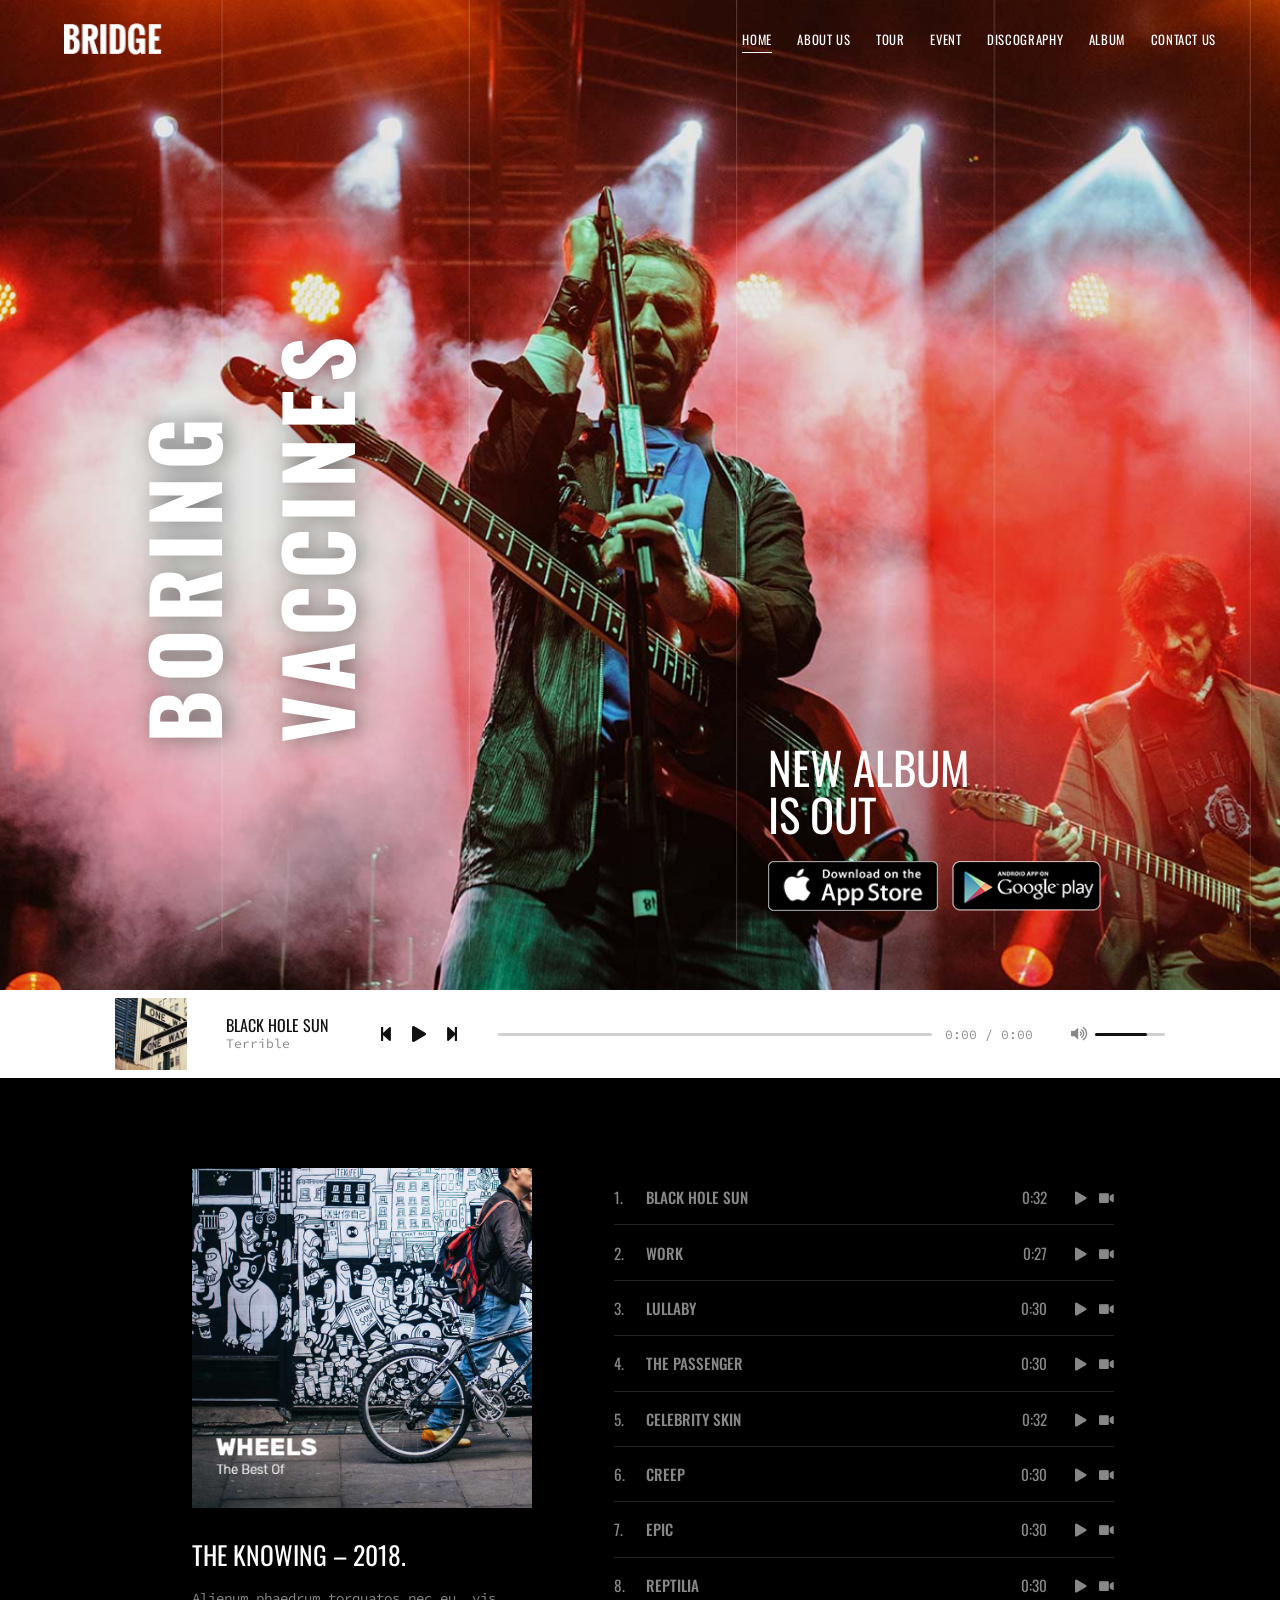
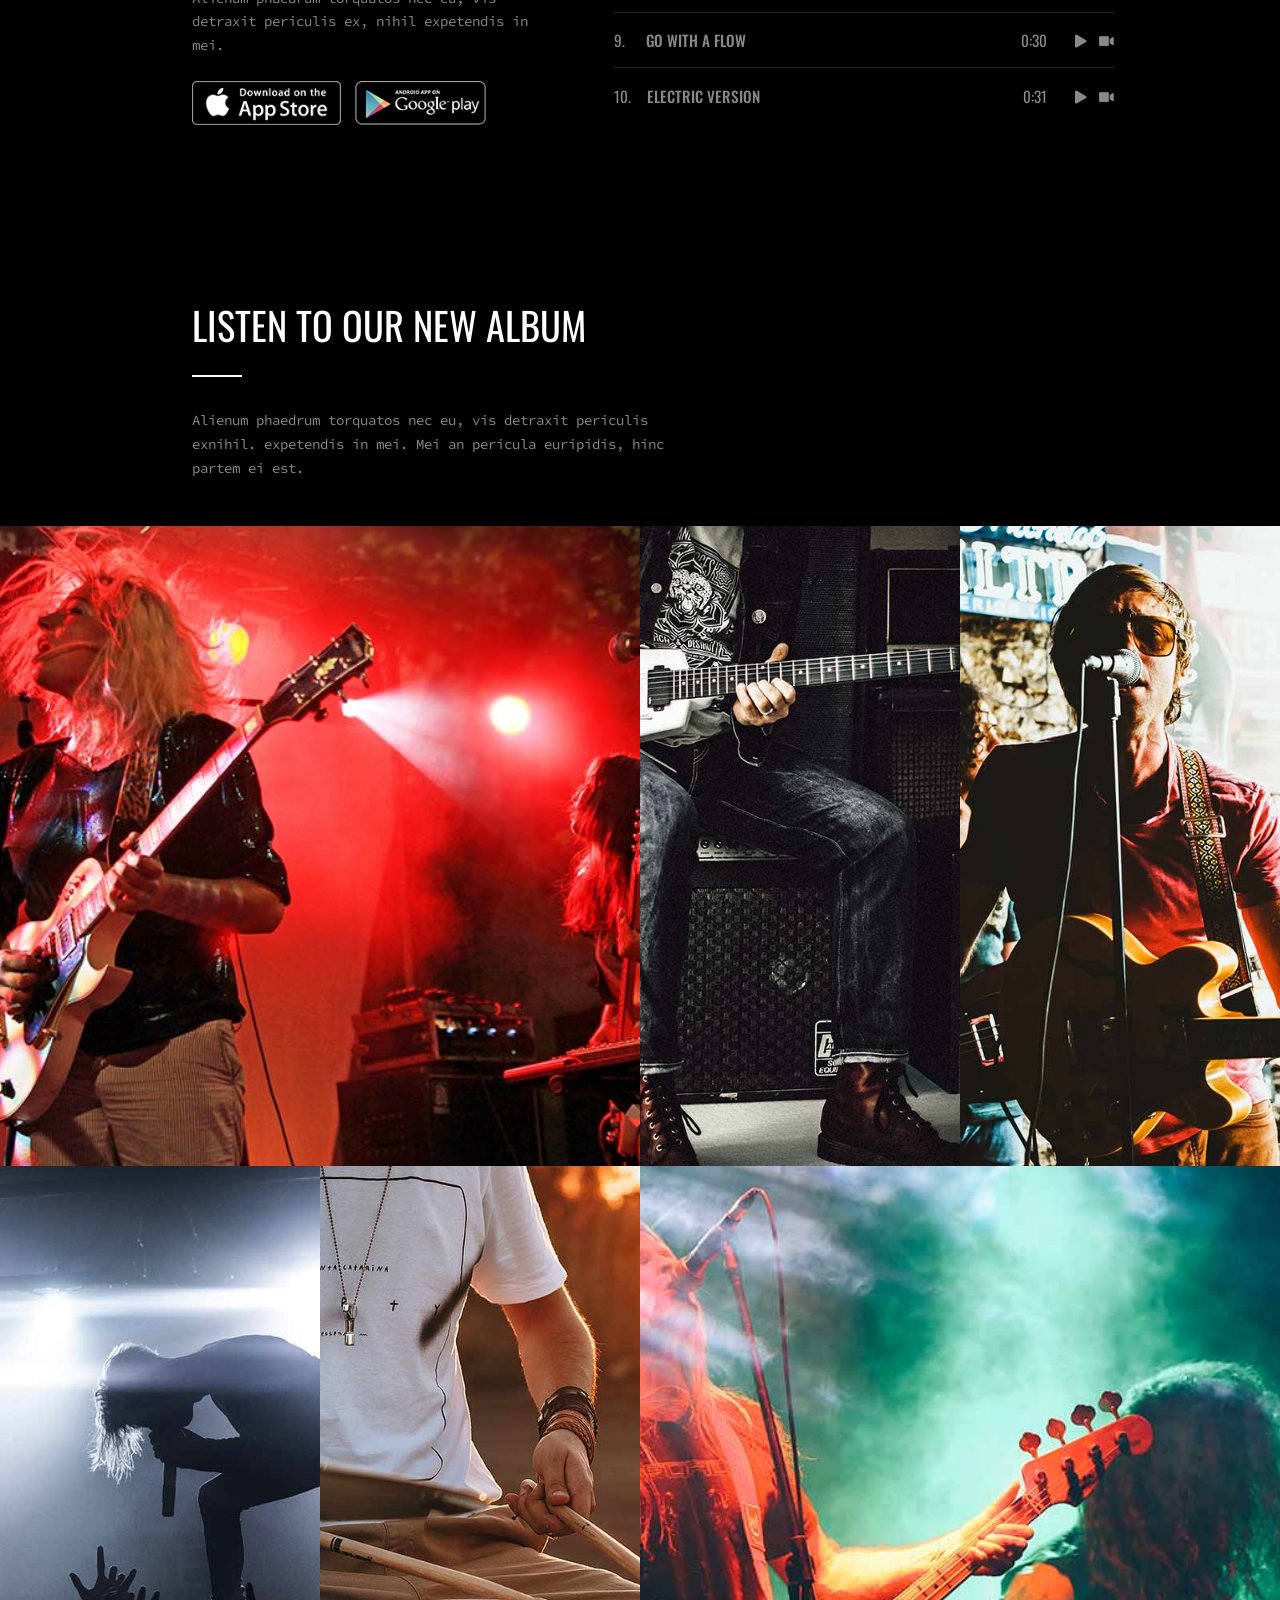
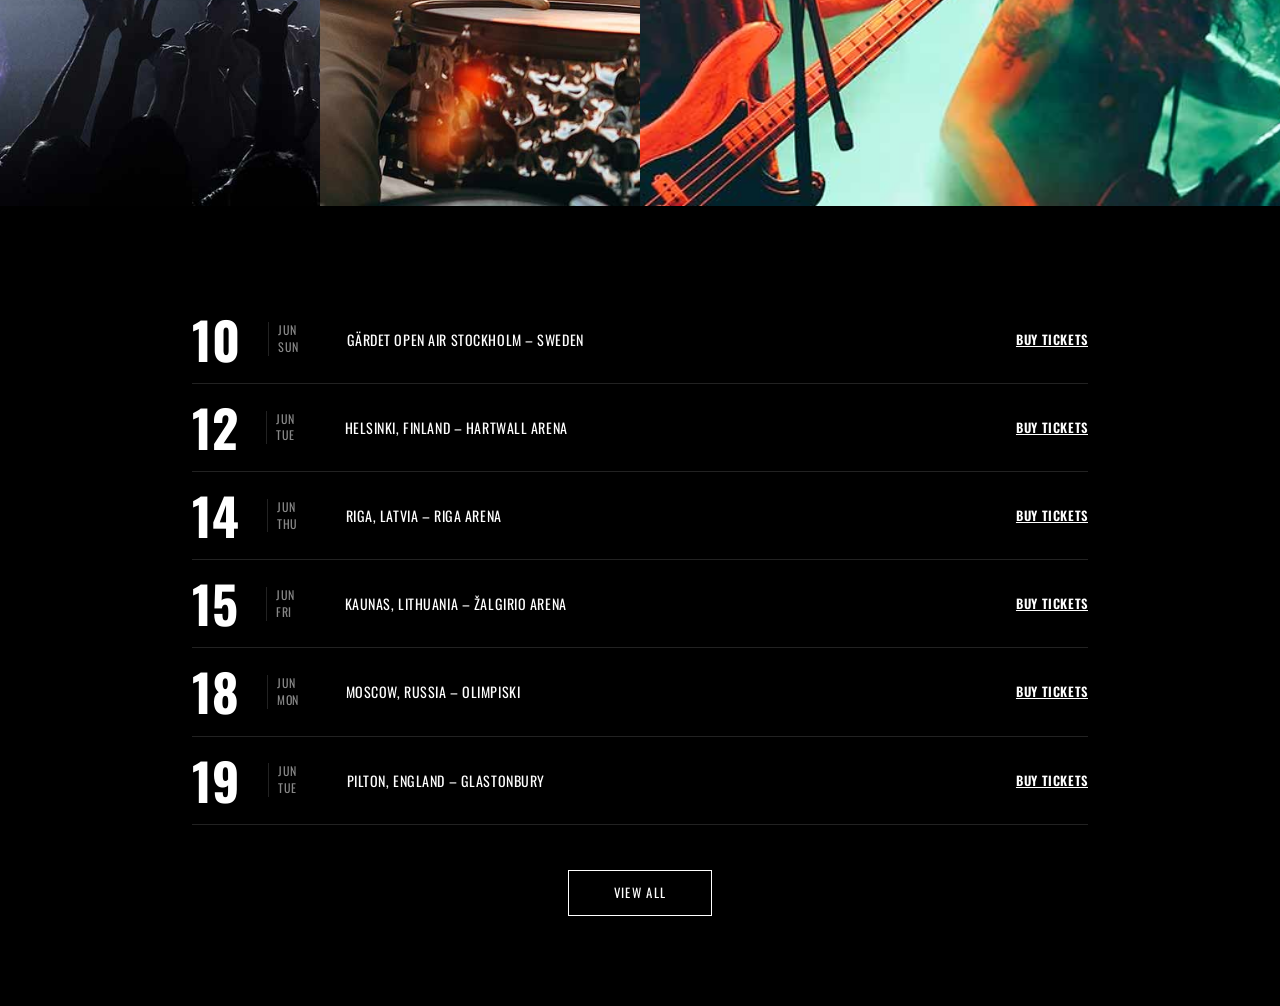
==== index.html @ 487b97c1 "De a poco" ====
<!doctype html>
<html lang="en">
  <head>
    <meta charset="UTF-8" />
    <meta name="viewport" content="width=device-width, initial-scale=1.0" />
    <title>Boring Vaccines | Home</title>

    <link rel="preconnect" href="https://fonts.googleapis.com" />
    <link rel="preconnect" href="https://fonts.gstatic.com" crossorigin />
    <link
      href="https://fonts.googleapis.com/css2?family=Oswald:wght@200;300;400;500;600;700&family=Source+Code+Pro:wght@400;500&family=Open+Sans:wght@400;600;700&display=swap"
      rel="stylesheet"
    />

    <link
      href="https://cdnjs.cloudflare.com/ajax/libs/font-awesome/5.15.3/css/all.min.css"
      rel="stylesheet"
    />

    <link rel="stylesheet" href="assets/css/style.css" />
  </head>
  <body>

   <header>
    <div class="logo">
        <a href="index.html">
            <img src="assets/images/logo-1.png" alt="Boring Vaccines">
        </a>
    </div>
    <nav>
        <ul>
            <li><a href="index.html" class="active">Home</a></li>
            <li><a href="paginas/about_us.html">About Us</a></li>
            <li><a href="paginas/tour.html">Tour</a></li>
            <li><a href="paginas/event.html">Event</a></li>
            <li><a href="paginas/discography.html">Discography</a></li>
            <li><a href="paginas/album.html">Album</a></li>
            <li><a href="paginas/contact.html">Contact Us</a></li>
        </ul>
    </nav>
</header>

<section class="hero">
    <div class="hero-band-name">BORING VACCINES</div>
    <div class="hero-cta">
        <h2>New Album<br>Is Out</h2>
        <div class="store-btns">
            <a href="https://apps.apple.com/us/charts/iphone" target="_blank">
                <img src="assets/images/slider-img-2.png" alt="App Store">
            </a>
            <a href="https://play.google.com/store" target="_blank">
                <img src="assets/images/slider-img-3.png" alt="Google Play">
            </a>
        </div>
    </div>
</section>

<section class="player-bar" id="player-bar"></section>

<section class="album-section">
    <div class="album-izquierda">
        <img class="album-portada" src="assets/images/home2.jpg" alt="The Knowing">
        <h2>The Knowing – 2018.</h2>
        <p>Alienum phaedrum torquatos nec eu, vis detraxit periculis ex, nihil expetendis in mei.</p>
        <div class="album-botones">
            <a href="#" target="_blank">
                <img src="assets/images/slider-img-2.png" alt="App Store">
            </a>
            <a href="#" target="_blank">
                <img src="assets/images/slider-img-3.png" alt="Google Play">
            </a>
        </div>
    </div>
    <div class="lista-canciones" id="lista-canciones"></div>
</section>

<!-- MODAL VIDEO -->
<div class="modal-video" id="modal-video">
    <button id="modal-cerrar">✕</button>
    <iframe id="video-frame" src="" allowfullscreen></iframe>
</div>

<section class="galeria-seccion">
    <div class="galeria-encabezado">
        <h2>Listen To Our New Album</h2>
        <p>Alienum phaedrum torquatos nec eu, vis detraxit periculis exnihil. expetendis in mei. Mei an pericula euripidis, hinc partem ei est.</p>
    </div>
    <div class="galeria-grilla" id="galeria-grilla"></div>
</section>

<div class="lightbox" id="lightbox">
    <button id="lightbox-cerrar">✕</button>
    <img id="lightbox-foto" src="" alt="">
    <div class="lightbox-controles">
        <button id="lightbox-anterior">&#8592;</button>
        <span id="lightbox-contador">1 / 6</span>
        <button id="lightbox-siguiente">&#8594;</button>
    </div>
</div>

   <section class="fechas-seccion">
    <ul id="lista-fechas"></ul>
    <div class="fechas-boton-wrap">
        <button class="boton-borde" id="boton-ver-todas">View All</button>
    </div>
</section>

    <!-- BLOG -->

    <!-- VIDEO -->

    <!-- DISCOGRAPHY -->

    <!-- FOOTER -->

    <script src="assets/js/script.js"></script>
  </body>
</html>
---- assets/css/style.css ----
/* ============================================================
   RESET BASE
============================================================ */
*,
*::before,
*::after {
  box-sizing: border-box;
  margin: 0;
  padding: 0;
}
html {
  scroll-behavior: smooth;
}

body {
  font-family: "Open Sans", sans-serif;
  background: #000;
  color: #fff;
  overflow-x: hidden;
}

img {
  max-width: 100%;
  height: auto;
  display: block;
}
a {
  text-decoration: none;
  color: inherit;
}
ul,
ol {
  list-style: none;
}
button {
  cursor: pointer;
  font: inherit;
  background: none;
  border: none;
  color: inherit;
}
/* ============================================================
   VARIABLES
============================================================ */
:root {
  --black: #000;
  --white: #fff;
  --gray: #888;
  --gray-light: #bbb;
  --gray-border: #222;
  --font-heading: "Oswald", sans-serif;
  --font-mono: "Source Code Pro", monospace;
}
/* ============================================================
   HEADER
============================================================ */
header {
  position: absolute;
  top: 0;
  left: 0;
  width: 100%;
  z-index: 100;
  padding: 2.5vh 5vw;
  display: flex;
  justify-content: space-between;
  align-items: center;
}

.logo img {
  height: 32px;
  width: auto;
}

nav ul {
  display: flex;
  gap: 2vw;
}

nav a {
  font-family: var(--font-heading);
  font-size: 0.8rem;
  font-weight: 400;
  color: var(--white);
  text-transform: uppercase;
  letter-spacing: 0.05em;
  padding-bottom: 3px;
  border-bottom: 1px solid transparent;
  transition: border-color 0.3s;
}

nav a:hover,
nav a.active {
  border-bottom-color: var(--white);
}
/* ============================================================
   HERO
============================================================ */
.hero {
  position: relative;
  min-height: 110vh;
  background: url("../images/background-1.png") center/cover no-repeat;
  display: flex;
  align-items: flex-end;
}

.hero-band-name {
  position: absolute;
  left: 9%;
  top: 50%;
  transform: translateY(-50%) rotate(180deg);
  writing-mode: vertical-rl;
  font-family: var(--font-heading);
  font-size: clamp(3rem, 7vw, 7rem);
  font-weight: 700;
  color: var(--white);
  letter-spacing: 0.08em;
  text-shadow: 0 4px 24px rgba(0, 0, 0, 0.5);
}

.hero-cta {
  position: absolute;
  right: 14%;
  bottom: 8%;
  max-width: 480px;
}

.hero-cta h2 {
  font-family: var(--font-heading);
  font-size: clamp(2rem, 3.5vw, 3.5rem);
  font-weight: 400;
  text-transform: uppercase;
  line-height: 1.05;
  margin-bottom: 2.5vh;
}

.store-btns {
  display: flex;
  gap: 14px;
  flex-wrap: wrap;
}
.store-btns img {
  height: 50px;
  width: auto;
  transition: opacity 0.3s;
}
.store-btns img:hover {
  opacity: 0.7;
}
/* ============================================================
   PLAYER BAR
============================================================ */
.player-bar {
  background: var(--white);
  display: flex;
  align-items: center;
  padding: 0 9vw;
  height: 88px;
  position: relative;
  z-index: 10;
  gap: 1vw;
}

.player-cover {
  width: 72px;
  height: 72px;
  object-fit: cover;
  flex-shrink: 0;
}

.player-info {
  padding: 0 2vw;
  min-width: 140px;
}

.player-title {
  font-family: var(--font-heading);
  font-size: 1rem;
  color: #111;
  text-transform: uppercase;
  font-weight: 400;
  line-height: 1.2;
}

.player-artist {
  font-family: var(--font-mono);
  font-size: 0.82rem;
  color: var(--gray);
}

.player-controls {
  display: flex;
  align-items: center;
  gap: 1.5vw;
  margin-left: 1vw;
}

.player-controls button {
  color: #111;
  font-size: 1rem;
  transition: opacity 0.3s;
}

.player-controls button:hover {
  opacity: 0.45;
}

.player-progress {
  flex: 1;
  margin: 0 2vw;
  display: flex;
  align-items: center;
  gap: 1vw;
}

.progress-track {
  flex: 1;
  height: 3px;
  background: #d0d0d0;
  cursor: pointer;
  border-radius: 2px;
  position: relative;
}

.progress-fill {
  height: 100%;
  width: 0%;
  background: #111;
  border-radius: 2px;
  transition: width 0.1s linear;
}

.player-time {
  font-family: var(--font-mono);
  font-size: 0.82rem;
  color: var(--gray);
  white-space: nowrap;
}

.player-volume {
  display: flex;
  align-items: center;
  gap: 0.6vw;
}

.player-volume i {
  color: var(--gray);
  font-size: 0.9rem;
}

.vol-track {
  width: 70px;
  height: 3px;
  background: #d0d0d0;
  border-radius: 2px;
}

.vol-fill {
  width: 75%;
  height: 100%;
  background: #111;
  border-radius: 2px;
}
/* ============================================================
   ALBUM SECTION
============================================================ */
.album-section {
  display: flex;
  background: url("../images/h1-img-8.jpg") center/cover no-repeat;
  min-height: 80vh;
  padding: 10vh 0;
  position: relative;
}

.album-section::before {
  content: "";
  position: absolute;
  inset: 0;
  background: rgba(0, 0, 0, 0.55);
}

.album-izquierda {
  position: relative;
  z-index: 1;
  margin-left: 15vw;
  width: 28vw;
  flex-shrink: 0;
}

.album-portada {
  width: 100%;
  max-width: 340px;
}

.album-izquierda h2 {
  font-family: var(--font-heading);
  font-size: clamp(1.4rem, 2vw, 2rem);
  font-weight: 400;
  text-transform: uppercase;
  color: var(--white);
  margin: 3vh 0 1.5vh;
}

.album-izquierda p {
  font-family: var(--font-mono);
  font-size: 0.88rem;
  color: var(--gray);
  line-height: 1.7;
  margin-bottom: 2.5vh;
}

.album-botones {
  display: flex;
  gap: 14px;
}

.album-botones img {
  height: 44px;
  width: auto;
  transition: opacity 0.3s;
}

.album-botones img:hover {
  opacity: 0.7;
}

/* Lista de canciones */
.lista-canciones {
  position: relative;
  z-index: 1;
  flex: 1;
  margin: 0 13vw 0 5vw;
  align-self: center;
}

.cancion {
  display: flex;
  align-items: center;
  border-bottom: 1px solid var(--gray-border);
  padding: 1.8vh 0;
  font-family: var(--font-heading);
  text-transform: uppercase;
  color: var(--gray);
  font-size: 0.95rem;
  gap: 1.2vw;
  transition: color 0.3s;
}

.cancion:last-child {
  border-bottom: none;
}
.cancion:hover {
  color: var(--white);
}

.cancion-numero {
  min-width: 2ch;
}
.cancion-titulo {
  flex: 1;
  font-weight: 500;
}
.cancion-duracion {
  margin-right: 1vw;
}

.cancion-botones {
  display: flex;
  gap: 1vw;
}

.cancion-botones button {
  color: var(--gray);
  font-size: 0.82rem;
  transition: color 0.3s;
}

.cancion-botones button:hover {
  color: var(--white);
}
/* ============================================================
   MODAL VIDEO
============================================================ */
.modal-video {
  display: none;
  position: fixed;
  inset: 0;
  background: rgba(0, 0, 0, 0.88);
  z-index: 1000;
  align-items: center;
  justify-content: center;
}

.modal-video.activo {
  display: flex;
}

.modal-video iframe {
  width: 62vw;
  height: 35vw;
  border: none;
}

#modal-cerrar {
  position: absolute;
  top: 3vh;
  right: 2vw;
  color: var(--white);
  font-size: 1.8rem;
  cursor: pointer;
  background: none;
  border: none;
  transition: opacity 0.3s;
}

#modal-cerrar:hover {
  opacity: 0.6;
}
/* ============================================================
   GALERIA
============================================================ */
.galeria-seccion {
    background: var(--black);
    width: 100%;
    overflow: hidden;
}

.galeria-encabezado {
    padding: 9vh 15vw 0;
}

.galeria-encabezado h2 {
    font-family: var(--font-heading);
    font-size: clamp(2rem, 3vw, 3rem);
    font-weight: 400;
    text-transform: uppercase;
    color: var(--white);
    position: relative;
    margin-bottom: 1.5vh;
}

.galeria-encabezado h2::after {
    content: '';
    display: block;
    width: 50px;
    height: 2px;
    background: var(--white);
    margin-top: 2.5vh;
}

.galeria-encabezado p {
    font-family: var(--font-mono);
    font-size: 0.88rem;
    color: var(--gray);
    line-height: 1.7;
    max-width: 55%;
    margin-top: 3.5vh;
    margin-bottom: 5vh;
}

/* ─── GRILLA MÓVIL (Por defecto) ─────────────────────── */
.galeria-grilla {
    display: flex;
    flex-wrap: wrap;
    width: 100%;
}

.galeria-grilla img {
    width: 100%; /* En móviles van al 100% para que no se vean diminutas */
    aspect-ratio: 1/1;
    object-fit: cover;
    cursor: pointer;
    transition: opacity 0.3s ease;
    display: block;
}

.galeria-grilla img:hover { 
    opacity: 0.7; 
}

@media (min-width: 768px) {
    /* Fila 1: grande - chica - chica */
    .galeria-grilla img:nth-child(1) { width: 50%; }
    .galeria-grilla img:nth-child(2) { width: 25%; }
    .galeria-grilla img:nth-child(3) { width: 25%; }

    /* Fila 2: chica - chica - grande */
    .galeria-grilla img:nth-child(4) { width: 25%; }
    .galeria-grilla img:nth-child(5) { width: 25%; }
    .galeria-grilla img:nth-child(6) { width: 50%; }
}

/* ============================================================
   LIGHTBOX
============================================================ */
.lightbox {
    display: none;
    position: fixed;
    inset: 0;
    background: rgba(0,0,0,0.95);
    z-index: 1000;
    flex-direction: column;
    align-items: center;
    justify-content: center;
}

.lightbox.activo { 
    display: flex; 
}

.lightbox img {
    max-width: 85vw;
    max-height: 75vh;
    object-fit: contain;
}

#lightbox-cerrar {
    position: absolute;
    top: 4vh;
    right: 4vw;
    color: var(--white);
    font-size: 2rem;
    background: none;
    border: none;
    cursor: pointer;
    transition: transform 0.2s, opacity 0.3s;
}

#lightbox-cerrar:hover { 
    opacity: 0.6; 
    transform: scale(1.1);
}

.lightbox-controles {
    display: flex;
    align-items: center;
    gap: 2vw;
    margin-top: 3vh;
}

.lightbox-controles button {
    color: var(--white);
    font-size: 1.2rem;
    width: 44px;
    height: 44px;
    border: 2px solid var(--white);
    border-radius: 50%;
    background: none;
    cursor: pointer;
    display: flex;
    align-items: center;
    justify-content: center;
    transition: background 0.3s, transform 0.2s;
}

.lightbox-controles button:hover { 
    background: rgba(255,255,255,0.2); 
    transform: scale(1.05);
}

#lightbox-contador {
    font-family: var(--font-mono);
    font-size: 0.9rem;
    color: var(--gray-light);
    letter-spacing: 1px;
}

/* ============================================================
   TOUR DATES
============================================================ */
.fechas-seccion {
    padding: 10vh 15vw;
    background: var(--black);
}

.fecha-item {
    display: flex;
    align-items: center;
    border-bottom: 1px solid var(--gray-border);
    padding: 2vh 0;
    gap: 1vw;
    flex-wrap: wrap;
}

.fecha-numero {
    font-family: var(--font-heading);
    font-size: clamp(2.5rem, 4vw, 3.8rem);
    font-weight: 700;
    color: var(--white);
    line-height: 1;
    margin-right: 0.3em;
}

.fecha-mes {
    font-family: var(--font-heading);
    font-size: 0.75rem;
    color: var(--gray);
    text-transform: uppercase;
    line-height: 1.4;
    letter-spacing: 0.08em;
    border-left: 1px solid var(--gray-border);
    padding-left: 0.7em;
    min-width: 40px;
}

.fecha-lugar {
    flex: 1;
    font-family: var(--font-heading);
    font-size: 0.88rem;
    font-weight: 400;
    color: var(--white);
    text-transform: uppercase;
    letter-spacing: 0.04em;
    padding-left: 2vw;
}

.fecha-lugar a {
    color: var(--white);
    transition: opacity 0.3s;
}

.fecha-lugar a:hover { opacity: 0.6; }

.fecha-tickets {
    font-family: var(--font-heading);
    font-size: 0.8rem;
    font-weight: 600;
    color: var(--white);
    text-transform: uppercase;
    text-decoration: underline;
    letter-spacing: 0.05em;
    transition: opacity 0.3s;
    margin-left: auto;
    background: none;
    border: none;
    cursor: pointer;
}

.fecha-tickets:hover { opacity: 0.6; }

.fechas-boton-wrap {
    text-align: center;
    margin-top: 5vh;
}

.boton-borde {
    display: inline-block;
    font-family: var(--font-heading);
    font-size: 0.8rem;
    font-weight: 400;
    text-transform: uppercase;
    letter-spacing: 0.1em;
    color: var(--white);
    border: 1px solid var(--white);
    padding: 1.4vh 3.5vw;
    transition: background 0.3s, color 0.3s;
    background: transparent;
    cursor: pointer;
}

.boton-borde:hover { background: var(--white); color: var(--black); }
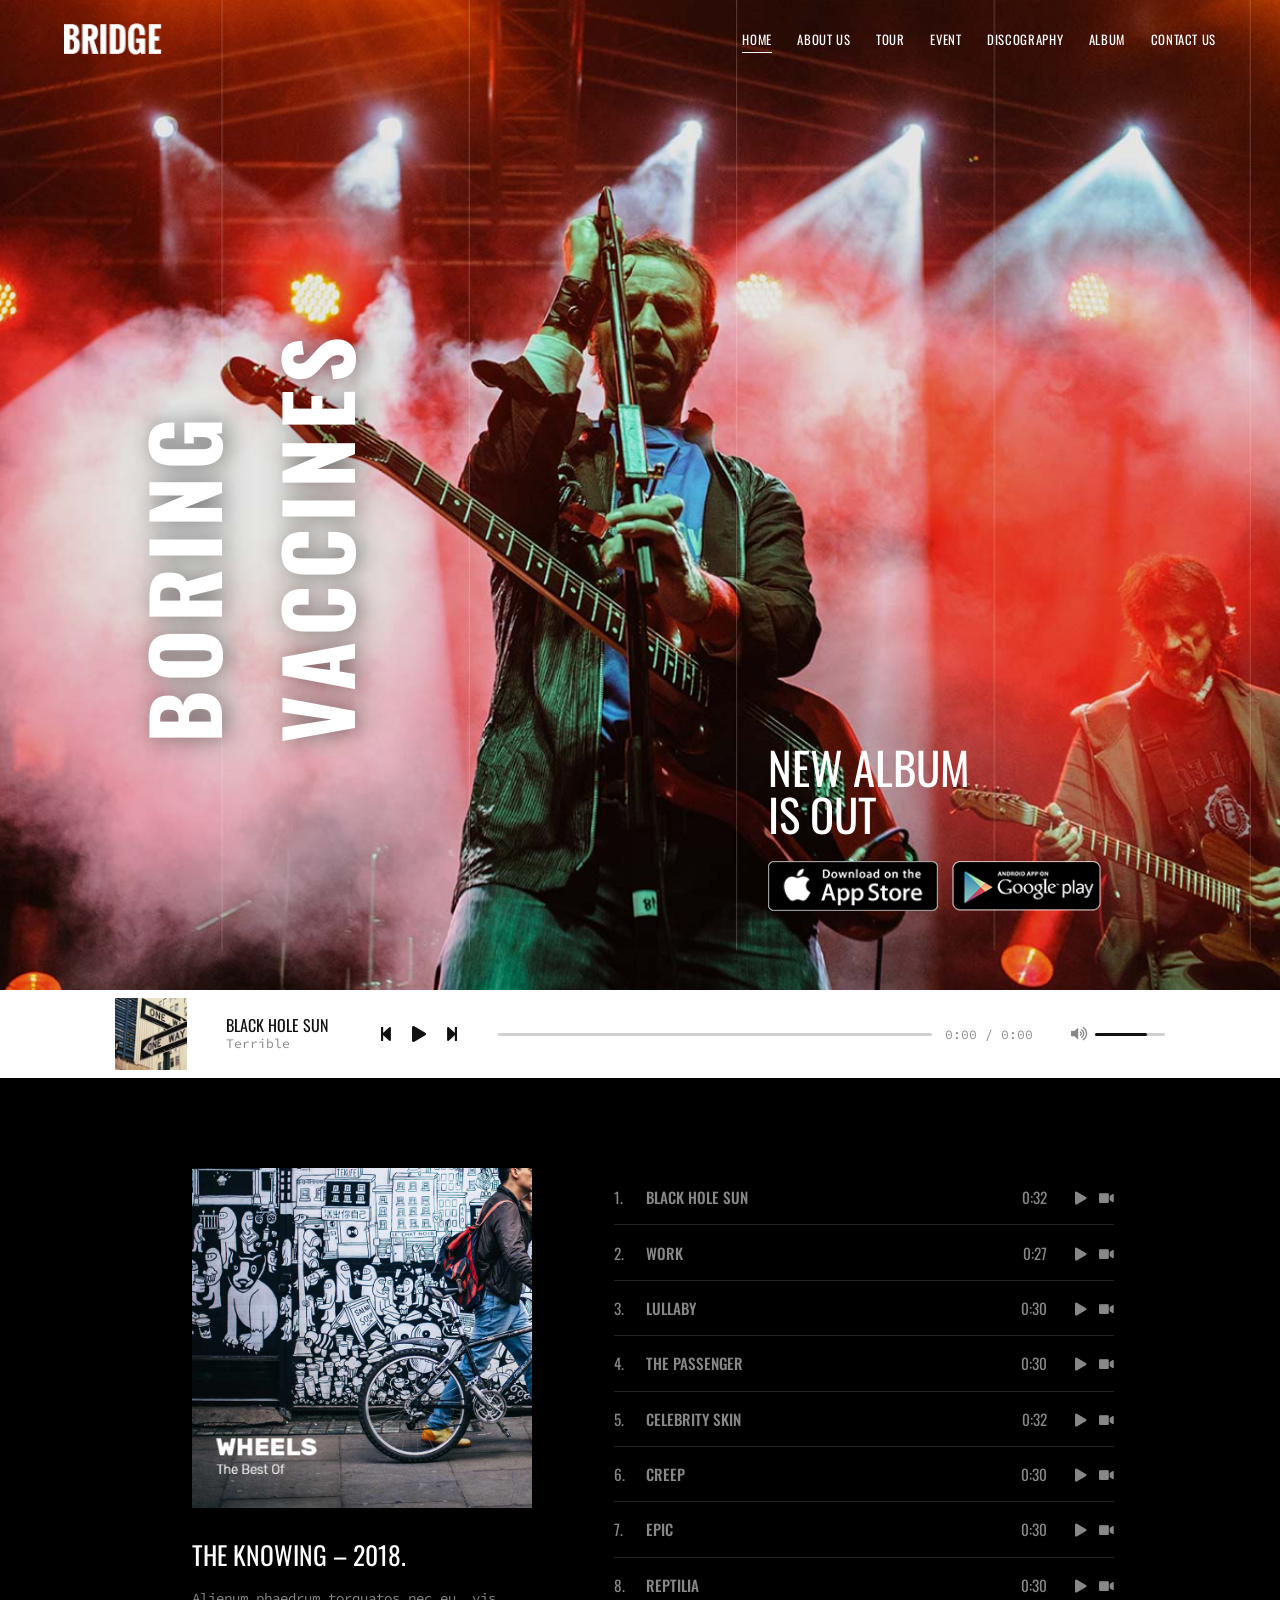
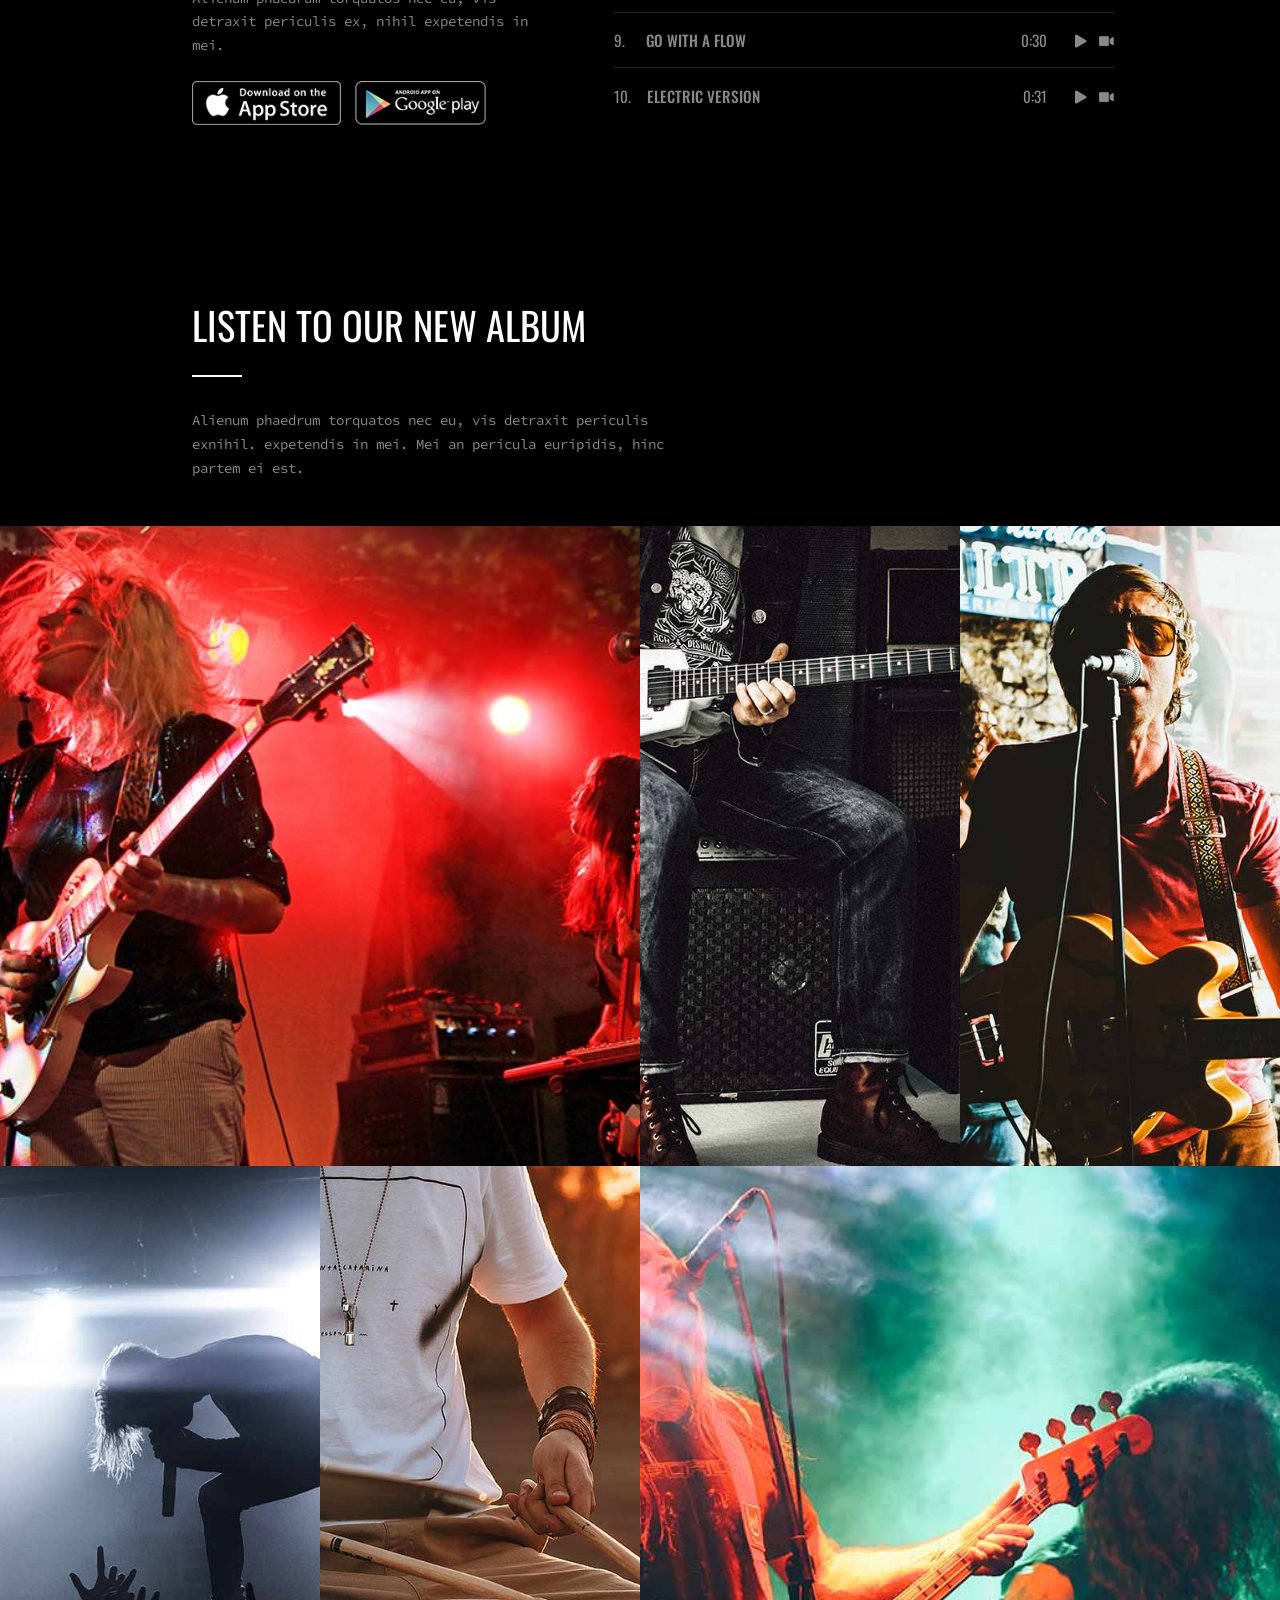
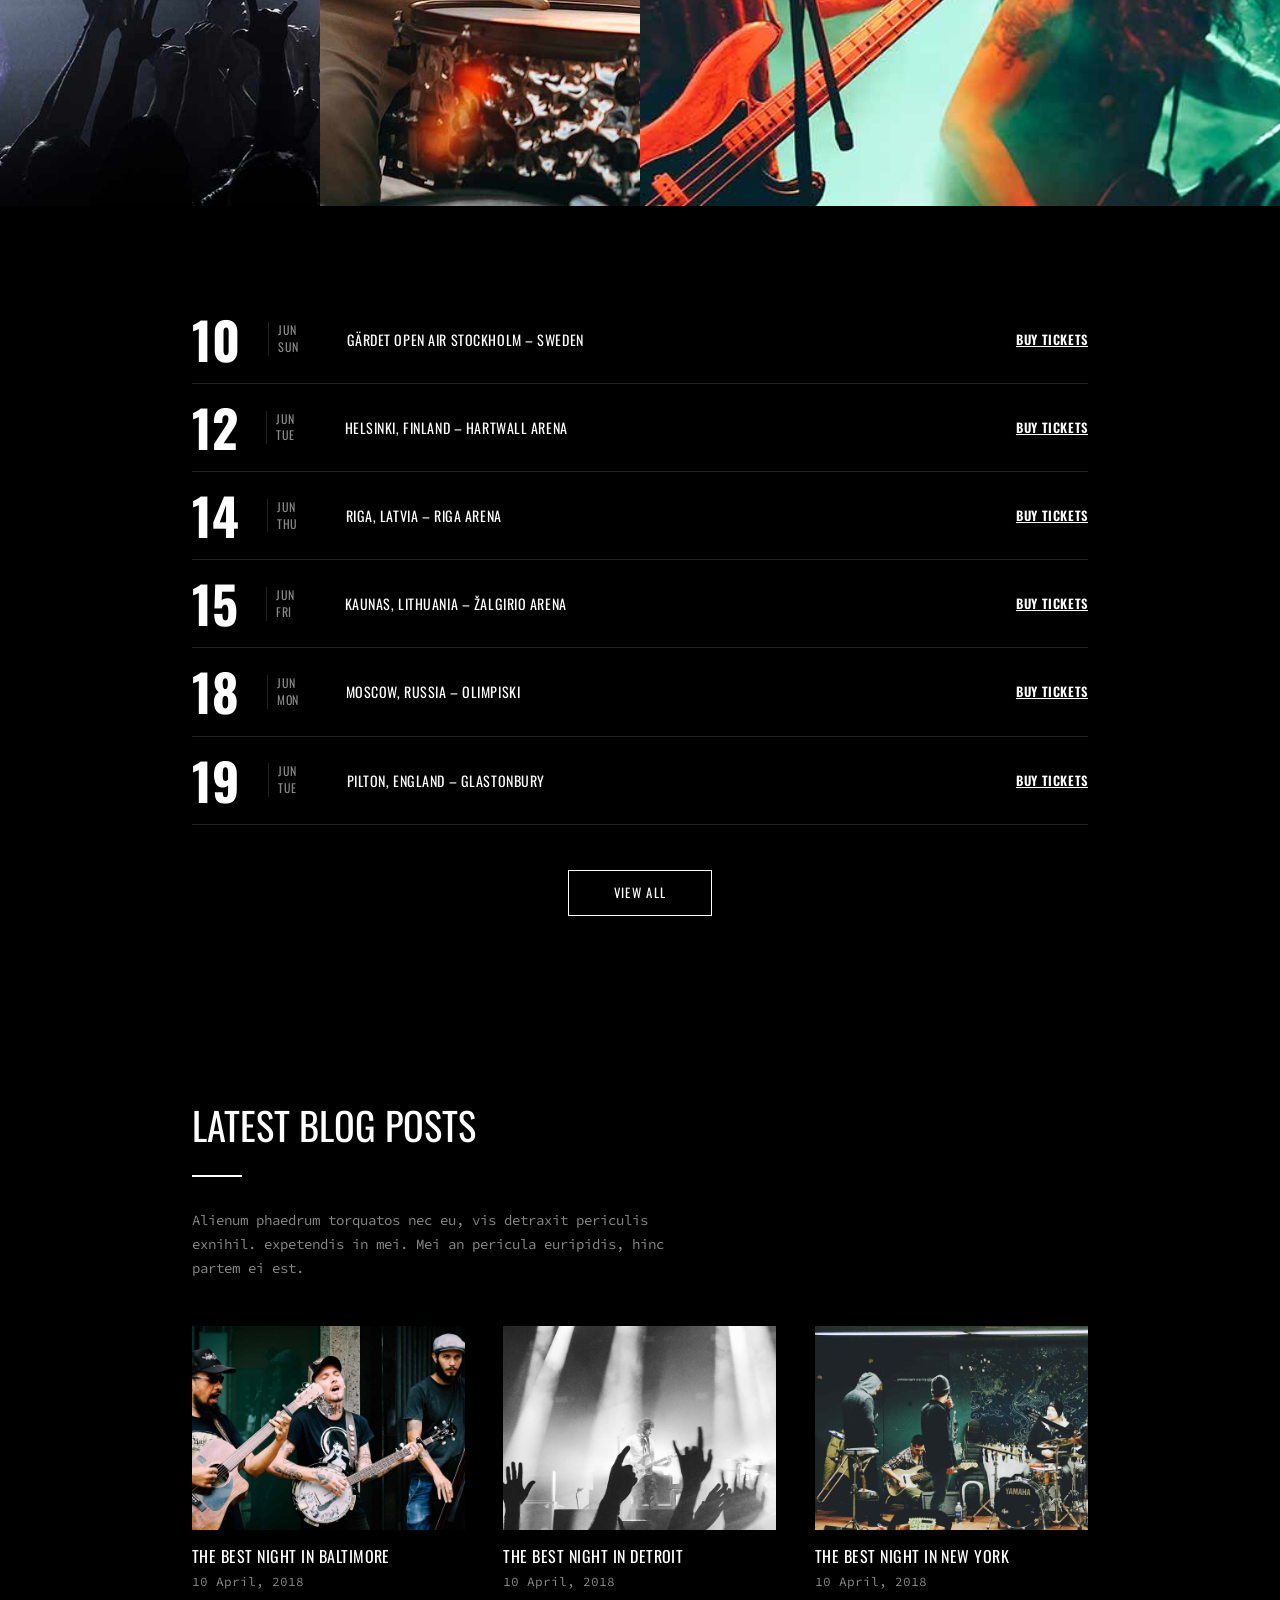
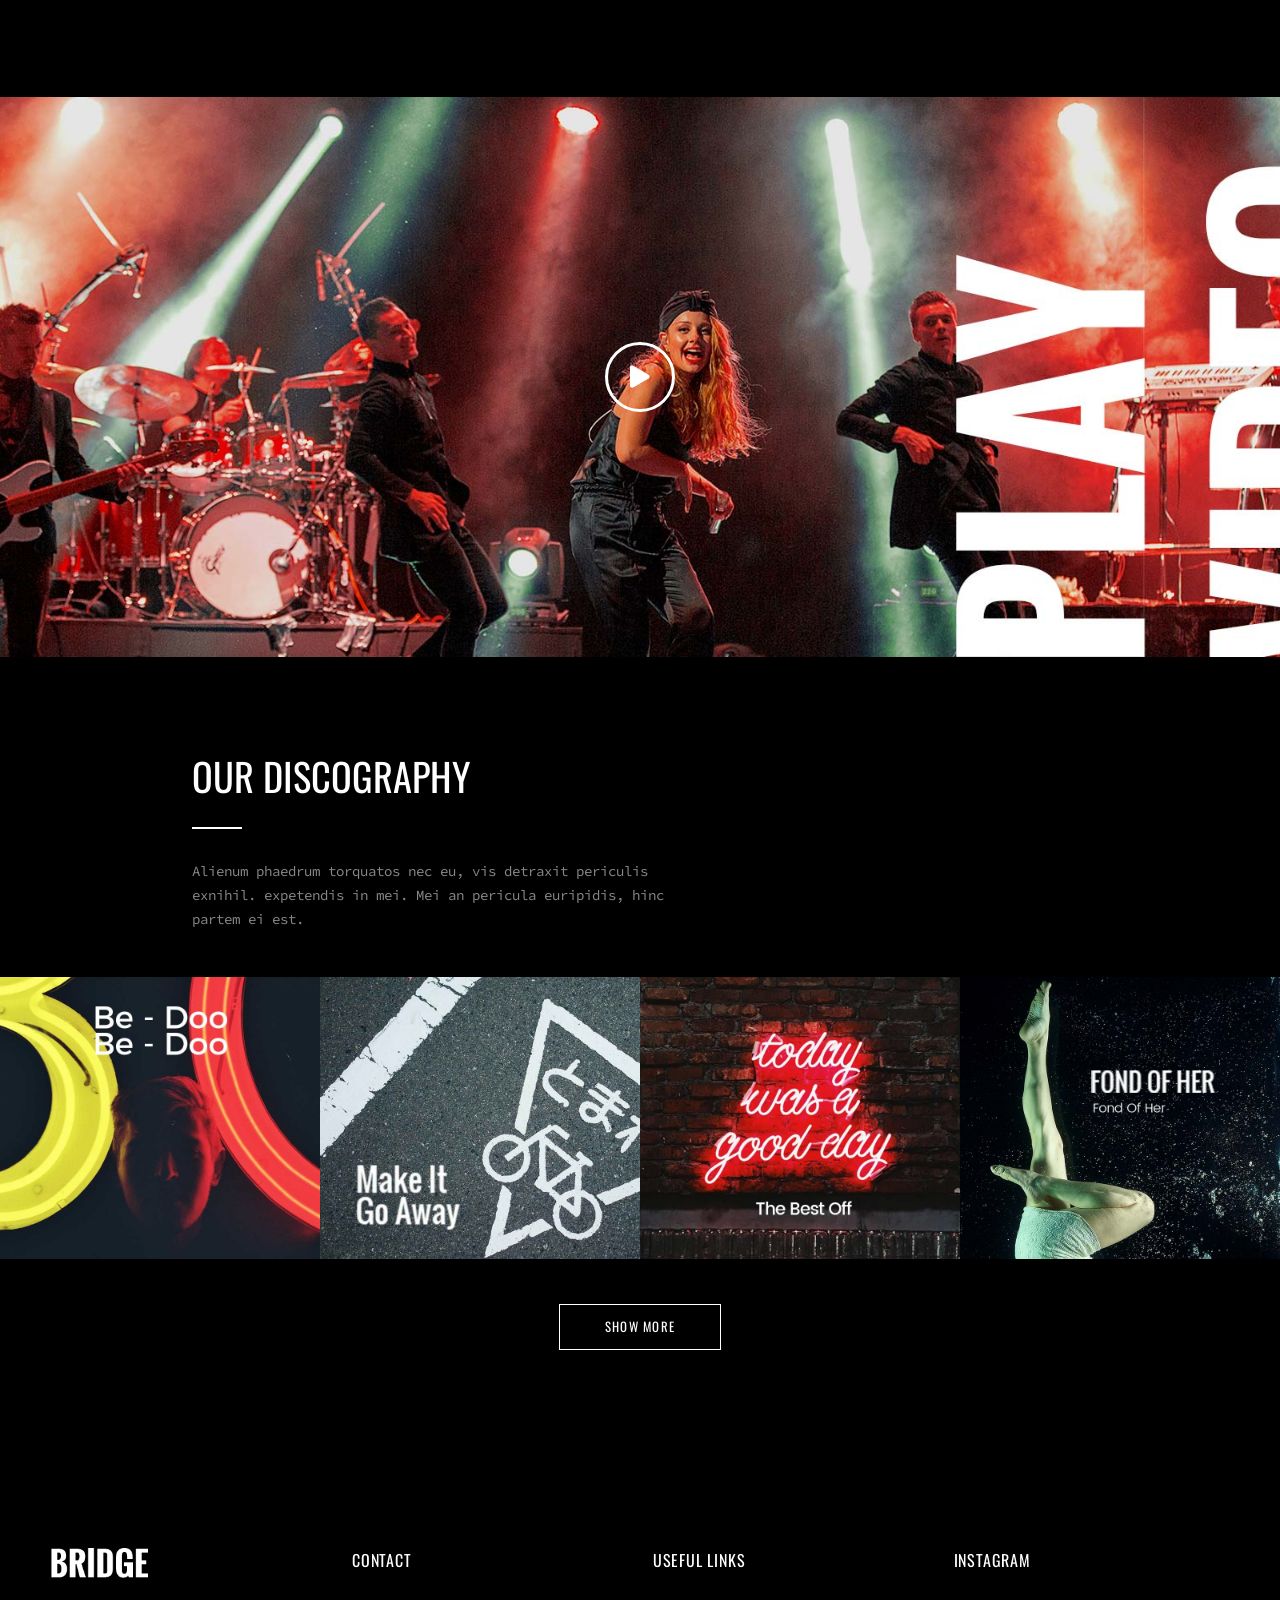
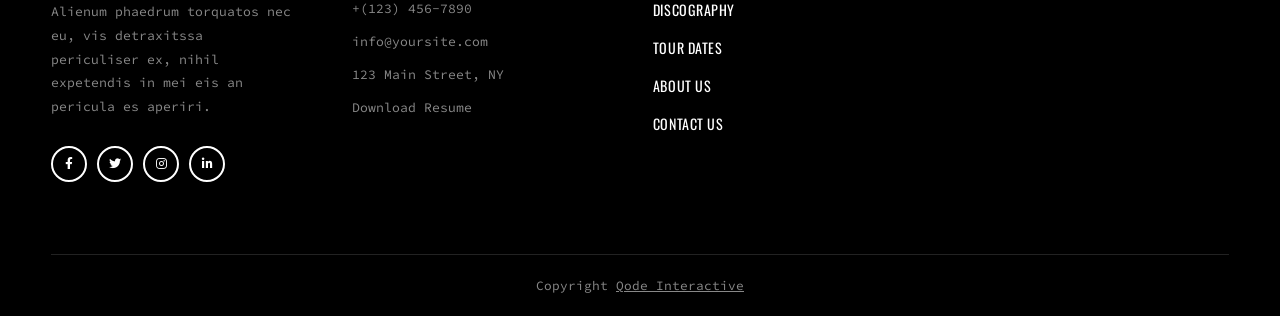
==== commit e02c4497: "Gaurdar esto" ====
--- a/index.html
+++ b/index.html
@@ -105,13 +105,85 @@
     </div>
 </section>
 
-    <!-- BLOG -->
+<section class="blog-seccion">
+    <div class="blog-encabezado">
+        <h2>Latest Blog Posts</h2>
+        <p>Alienum phaedrum torquatos nec eu, vis detraxit periculis exnihil. expetendis in mei. Mei an pericula euripidis, hinc partem ei est.</p>
+    </div>
+    <div class="blog-grilla" id="blog-grilla"></div>
+</section>
 
-    <!-- VIDEO -->
+<section class="video-seccion">
+    <img class="video-fondo" src="assets/images/h1-img-7.jpg" alt="Video">
+    <button class="video-boton-play" id="video-boton-play">
+        <i class="fas fa-play"></i>
+    </button>
+</section>
 
-    <!-- DISCOGRAPHY -->
+<!-- LIGHTBOX VIDEO -->
+<div class="video-lightbox" id="video-lightbox">
+    <button id="video-lightbox-cerrar">✕</button>
+    <video id="video-principal" controls src="assets/video/76765805.mp4"></video>
+</div>
+<section class="disco-seccion">
+    <div class="disco-encabezado">
+        <h2>Our Discography</h2>
+        <p>Alienum phaedrum torquatos nec eu, vis detraxit periculis exnihil. expetendis in mei. Mei an pericula euripidis, hinc partem ei est.</p>
+    </div>
+    <div class="disco-grilla" id="disco-grilla"></div>
+    <div class="disco-boton-wrap">
+        <button class="boton-borde" id="disco-boton-mas">Show More</button>
+    </div>
+</section>
 
-    <!-- FOOTER -->
+<footer>
+    <div class="footer-grilla">
+
+        <div class="footer-col">
+            <img class="footer-logo" src="assets/images/footer-logo.png" alt="Footer Logo">
+            <p class="footer-descripcion">Alienum phaedrum torquatos nec eu, vis detraxitssa periculiser ex, nihil expetendis in mei eis an pericula es aperiri.</p>
+            <div class="footer-redes">
+                <a href="https://www.facebook.com/" target="_blank" aria-label="Facebook"><i class="fab fa-facebook-f"></i></a>
+                <a href="https://x.com/" target="_blank" aria-label="Twitter"><i class="fab fa-twitter"></i></a>
+                <a href="https://www.instagram.com/" target="_blank" aria-label="Instagram"><i class="fab fa-instagram"></i></a>
+                <a href="https://www.linkedin.com/" target="_blank" aria-label="LinkedIn"><i class="fab fa-linkedin-in"></i></a>
+            </div>
+        </div>
+
+        <div class="footer-col">
+            <h3>Contact</h3>
+            <address>
+                <p>+(123) 456-7890</p>
+                <p>info@yoursite.com</p>
+                <p>123 Main Street, NY</p>
+                <p>Download Resume</p>
+            </address>
+        </div>
+
+        <div class="footer-col">
+            <h3>Useful Links</h3>
+            <ul class="footer-links">
+                <li><a href="paginas/discography.html">Discography</a></li>
+                <li><a href="paginas/tour.html">Tour Dates</a></li>
+                <li><a href="paginas/about_us.html">About Us</a></li>
+                <li><a href="paginas/contact.html">Contact Us</a></li>
+            </ul>
+        </div>
+
+        <div class="footer-col">
+            <h3>Instagram</h3>
+        </div>
+
+    </div>
+
+    <hr class="footer-linea">
+
+    <div class="footer-copyright">
+        <p>Copyright <a href="https://qodeinteractive.com/" target="_blank">Qode Interactive</a></p>
+    </div>
+</footer>
+
+<button class="scroll-top" id="scroll-top" aria-label="Scroll to top">↑</button>
 
     <script src="assets/js/script.js"></script>
   </body>
--- a/assets/css/style.css
+++ b/assets/css/style.css
@@ -657,4 +657,648 @@
     cursor: pointer;
 }
 
-.boton-borde:hover { background: var(--white); color: var(--black); }+.boton-borde:hover { background: var(--white); color: var(--black); }
+/* ============================================================
+   BLOG
+============================================================ */
+.blog-seccion {
+    padding: 10vh 15vw 12vh;
+    background: var(--black);
+}
+
+.blog-encabezado {
+    margin-bottom: 5vh;
+}
+
+.blog-encabezado h2 {
+    font-family: var(--font-heading);
+    font-size: clamp(2rem, 3vw, 3rem);
+    font-weight: 400;
+    text-transform: uppercase;
+    color: var(--white);
+    position: relative;
+    margin-bottom: 1.5vh;
+}
+
+.blog-encabezado h2::after {
+    content: '';
+    display: block;
+    width: 50px;
+    height: 2px;
+    background: var(--white);
+    margin-top: 2.5vh;
+}
+
+.blog-encabezado p {
+    font-family: var(--font-mono);
+    font-size: 0.88rem;
+    color: var(--gray);
+    line-height: 1.7;
+    max-width: 55%;
+    margin-top: 3.5vh;
+}
+
+.blog-grilla {
+    display: flex;
+    gap: 3vw;
+    flex-wrap: wrap;
+}
+
+.blog-post {
+    width: calc(33.33% - 2vw);
+    overflow: hidden;
+}
+
+.blog-post img {
+    width: 100%;
+    aspect-ratio: 4/3;
+    object-fit: cover;
+    display: block;
+    transition: transform 0.4s ease;
+}
+
+.blog-post:hover img { transform: scale(1.03); }
+
+.blog-post-titulo {
+    font-family: var(--font-heading);
+    font-size: 1rem;
+    font-weight: 400;
+    color: var(--white);
+    text-transform: uppercase;
+    margin-top: 1.5vh;
+    letter-spacing: 0.03em;
+}
+
+.blog-post-titulo a {
+    color: var(--white);
+    transition: opacity 0.3s;
+}
+
+.blog-post-titulo a:hover { opacity: 0.6; }
+
+.blog-post-fecha {
+    font-family: var(--font-mono);
+    font-size: 0.8rem;
+    color: var(--gray);
+    margin-top: 0.6vh;
+}
+/* ============================================================
+   VIDEO SECTION
+============================================================ */
+.video-seccion {
+    position: relative;
+    overflow: hidden;
+    cursor: pointer;
+}
+
+.video-fondo {
+    width: 100%;
+    aspect-ratio: 16/7;
+    object-fit: cover;
+    display: block;
+    transition: transform 0.5s ease;
+}
+
+.video-seccion:hover .video-fondo { transform: scale(1.02); }
+
+.video-boton-play {
+    position: absolute;
+    top: 50%;
+    left: 50%;
+    transform: translate(-50%, -50%);
+    width: 70px;
+    height: 70px;
+    border: 3px solid var(--white);
+    border-radius: 50%;
+    display: flex;
+    align-items: center;
+    justify-content: center;
+    font-size: 1.4rem;
+    color: var(--white);
+    background: transparent;
+    cursor: pointer;
+    transition: background 0.3s;
+}
+
+.video-seccion:hover .video-boton-play {
+    background: rgba(255,255,255,0.15);
+}
+
+/* ============================================================
+   VIDEO LIGHTBOX
+============================================================ */
+.video-lightbox {
+    display: none;
+    position: fixed;
+    inset: 0;
+    background: rgba(0,0,0,0.92);
+    z-index: 1000;
+    align-items: center;
+    justify-content: center;
+}
+
+.video-lightbox.activo { display: flex; }
+
+.video-lightbox video {
+    max-width: 80vw;
+    max-height: 80vh;
+}
+
+#video-lightbox-cerrar {
+    position: absolute;
+    top: 3vh;
+    right: 2vw;
+    color: var(--white);
+    font-size: 1.8rem;
+    background: none;
+    border: none;
+    cursor: pointer;
+    transition: opacity 0.3s;
+}
+
+#video-lightbox-cerrar:hover { opacity: 0.6; }
+
+/* ============================================================
+   DISCOGRAPHY
+============================================================ */
+.disco-seccion {
+    padding: 10vh 0 12vh 0;
+    background: var(--black);
+}
+
+.disco-encabezado {
+    padding: 0 15vw;
+    margin-bottom: 5vh;
+}
+
+.disco-encabezado h2 {
+    font-family: var(--font-heading);
+    font-size: clamp(2rem, 3vw, 3rem);
+    font-weight: 400;
+    text-transform: uppercase;
+    color: var(--white);
+    position: relative;
+    margin-bottom: 1.5vh;
+}
+
+.disco-encabezado h2::after {
+    content: '';
+    display: block;
+    width: 50px;
+    height: 2px;
+    background: var(--white);
+    margin-top: 2.5vh;
+}
+
+.disco-encabezado p {
+    font-family: var(--font-mono);
+    font-size: 0.88rem;
+    color: var(--gray);
+    line-height: 1.7;
+    max-width: 55%;
+    margin-top: 3.5vh;
+}
+
+.disco-grilla {
+    display: flex;
+    flex-wrap: wrap;
+    width: 100%;
+    gap: 0;
+    margin: 0;
+    padding: 0;
+}
+
+.disco-card {
+    width: 25%;
+    position: relative;
+    overflow: hidden;
+    margin: 0;
+    padding: 0;
+    line-height: 0;
+    height: 22vw;
+}
+
+.disco-card img {
+    width: 100%;
+    height: 100%;
+    object-fit: cover;
+    display: block;
+    transition: opacity 0.4s;
+    position: absolute;
+    top: 0;
+    left: 0;
+    margin: 0;
+    padding: 0;
+}
+.disco-card:hover img { opacity: 0.4; }
+
+.disco-overlay {
+    position: absolute;
+    left: 10%;
+    bottom: 8%;
+    opacity: 0;
+    transform: translateY(10px);
+    transition: opacity 0.35s, transform 0.35s;
+    pointer-events: none;
+}
+
+.disco-card:hover .disco-overlay {
+    opacity: 1;
+    transform: translateY(0);
+}
+
+.disco-overlay h3 {
+    font-family: var(--font-heading);
+    font-size: 1.4rem;
+    font-weight: 400;
+    text-transform: uppercase;
+    color: var(--white);
+    line-height: 1.1;
+    margin-bottom: 0.3em;
+}
+
+.disco-overlay p {
+    font-family: var(--font-mono);
+    font-size: 0.82rem;
+    color: var(--gray-light);
+}
+
+.disco-boton-wrap {
+    text-align: center;
+    margin-top: 5vh;
+}
+
+/* ============================================================
+   FOOTER
+============================================================ */
+footer {
+    padding: 10vh 4vw 0;
+    background: var(--black);
+}
+
+.footer-grilla {
+    display: flex;
+    gap: 2vw;
+    padding-bottom: 8vh;
+    flex-wrap: wrap;
+}
+
+.footer-col {
+    flex: 1;
+    min-width: 180px;
+}
+
+.footer-logo {
+    height: 30px;
+    width: auto;
+    margin-bottom: 2.5vh;
+}
+
+.footer-descripcion {
+    font-family: var(--font-mono);
+    font-size: 0.82rem;
+    color: var(--gray);
+    line-height: 1.8;
+    margin-bottom: 3vh;
+    max-width: 240px;
+}
+
+.footer-redes {
+    display: flex;
+    gap: 10px;
+}
+
+.footer-redes a {
+    width: 36px;
+    height: 36px;
+    border: 2px solid var(--white);
+    border-radius: 50%;
+    display: flex;
+    align-items: center;
+    justify-content: center;
+    font-size: 0.75rem;
+    color: var(--white);
+    transition: background 0.3s, color 0.3s;
+}
+
+.footer-redes a:hover {
+    background: var(--white);
+    color: var(--black);
+}
+
+.footer-col h3 {
+    font-family: var(--font-heading);
+    font-size: 1rem;
+    font-weight: 400;
+    text-transform: uppercase;
+    letter-spacing: 0.05em;
+    color: var(--white);
+    margin-bottom: 3vh;
+}
+
+.footer-col address {
+    font-style: normal;
+}
+
+.footer-col address p {
+    font-family: var(--font-mono);
+    font-size: 0.82rem;
+    color: var(--gray);
+    margin-bottom: 1.5vh;
+    line-height: 1.5;
+}
+
+.footer-links {
+    list-style: none;
+    padding: 0;
+}
+
+.footer-links li {
+    margin-bottom: 1.8vh;
+}
+
+.footer-links a {
+    font-family: var(--font-heading);
+    font-size: 0.88rem;
+    font-weight: 400;
+    text-transform: uppercase;
+    letter-spacing: 0.04em;
+    color: var(--white);
+    transition: opacity 0.3s;
+}
+
+.footer-links a:hover { opacity: 0.6; }
+
+.footer-linea {
+    border: none;
+    border-top: 1px solid var(--gray-border);
+    margin: 0;
+}
+
+.footer-copyright {
+    text-align: center;
+    padding: 2.5vh 0;
+    font-family: var(--font-mono);
+    font-size: 0.8rem;
+    color: var(--gray);
+}
+
+.footer-copyright a {
+    color: var(--gray);
+    text-decoration: underline;
+}
+
+/* ============================================================
+   SCROLL TO TOP
+============================================================ */
+.scroll-top {
+    position: fixed;
+    bottom: 2rem;
+    right: 2rem;
+    width: 44px;
+    height: 44px;
+    border: 2px solid var(--gray);
+    border-radius: 50%;
+    color: var(--gray);
+    display: flex;
+    align-items: center;
+    justify-content: center;
+    font-size: 1.1rem;
+    opacity: 0;
+    transition: opacity 0.4s, background 0.3s;
+    z-index: 500;
+    background: transparent;
+    cursor: pointer;
+}
+
+.scroll-top.visible { opacity: 1; }
+.scroll-top:hover { background: rgba(255,255,255,0.1); color: var(--white); }
+
+/* ============================================================
+   TOUR HERO
+============================================================ */
+.tour-hero {
+    position: relative;
+    height: 60vh;
+    background: url('../images/tour-title-area.png') center/cover no-repeat;
+    background-attachment: fixed;
+    display: flex;
+    align-items: center;
+    justify-content: center;
+}
+
+.tour-hero-overlay {
+    position: absolute;
+    inset: 0;
+    background: rgba(0,0,0,0.45);
+}
+
+.tour-hero-titulo {
+    position: relative;
+    z-index: 1;
+    font-family: var(--font-heading);
+    font-size: 2em;
+    font-weight: 400;
+    text-transform: uppercase;
+    color: var(--white);
+    text-align: center;
+}
+/* ============================================================
+   CONTACT HERO
+============================================================ */
+.contact-hero {
+    position: relative;
+    height: 60vh;
+    background: url('../images/contact-us-title.png') center/cover no-repeat;
+    background-attachment: fixed;
+    display: flex;
+    align-items: center;
+    justify-content: center;
+}
+
+.contact-hero-overlay {
+    position: absolute;
+    inset: 0;
+    background: rgba(0,0,0,0.45);
+}
+
+.contact-hero-titulo {
+    position: relative;
+    z-index: 1;
+    font-family: var(--font-heading);
+    font-size: clamp(2.5rem, 5vw, 4.5rem);
+    font-weight: 400;
+    text-transform: uppercase;
+    color: var(--white);
+    letter-spacing: 0.1em;
+    text-align: center;
+}
+
+/* ============================================================
+   SECCION 1 — 4 columnas
+============================================================ */
+.contact-info-seccion {
+    background: #000;
+    padding: 10vh 15vw;
+    border-bottom: 1px solid #1a1a1a;
+}
+
+.contact-info-grilla {
+    display: flex;
+    gap: 4vw;
+    flex-wrap: wrap;
+}
+
+.contact-info-col {
+    flex: 1;
+    min-width: 180px;
+}
+
+.contact-info-col h3 {
+    font-family: var(--font-heading);
+    font-size: 1.1rem;
+    font-weight: 400;
+    text-transform: uppercase;
+    color: var(--white);
+    letter-spacing: 0.08em;
+    margin-bottom: 2vh;
+}
+
+.contact-info-col p {
+    font-family: var(--font-mono);
+    font-size: 0.82rem;
+    color: var(--gray);
+    line-height: 1.8;
+}
+
+/* ============================================================
+   SECCION 2 — info + formulario
+============================================================ */
+.contact-form-seccion {
+    background: #0d0d0d;
+    padding: 10vh 15vw;
+    display: flex;
+    gap: 8vw;
+    align-items: flex-start;
+}
+
+.contact-form-izquierda {
+    flex: 1;
+}
+
+.contact-form-izquierda h2 {
+    font-family: var(--font-heading);
+    font-size: clamp(1.8rem, 2.5vw, 2.5rem);
+    font-weight: 400;
+    text-transform: uppercase;
+    color: var(--white);
+    margin-bottom: 2vh;
+    position: relative;
+}
+
+.contact-form-izquierda h2::after {
+    content: '';
+    display: block;
+    width: 50px;
+    height: 2px;
+    background: var(--white);
+    margin-top: 2vh;
+}
+
+.contact-form-izquierda > p {
+    font-family: var(--font-mono);
+    font-size: 0.88rem;
+    color: var(--gray);
+    line-height: 1.8;
+    margin-top: 3vh;
+    margin-bottom: 4vh;
+    max-width: 420px;
+}
+
+.contact-ciudades {
+    display: flex;
+    gap: 4vw;
+    flex-wrap: wrap;
+}
+
+.contact-ciudad h4 {
+    font-family: var(--font-heading);
+    font-size: 0.95rem;
+    font-weight: 400;
+    text-transform: uppercase;
+    color: var(--white);
+    letter-spacing: 0.08em;
+    margin-bottom: 1.5vh;
+}
+
+.contact-ciudad p {
+    font-family: var(--font-mono);
+    font-size: 0.8rem;
+    color: var(--gray);
+    line-height: 1.9;
+}
+
+/* ── Formulario ── */
+.contact-form-derecha {
+    flex: 1;
+    display: flex;
+    flex-direction: column;
+    gap: 1.5vh;
+}
+
+.contact-form-derecha input,
+.contact-form-derecha textarea {
+    width: 100%;
+    background: transparent;
+    border: 1px solid var(--white);
+    color: var(--white);
+    font-family: var(--font-mono);
+    font-size: 0.85rem;
+    padding: 1.2vh 1vw;
+    outline: none;
+    transition: border-color 0.3s;
+}
+
+.contact-form-derecha input::placeholder,
+.contact-form-derecha textarea::placeholder {
+    color: var(--gray);
+}
+
+.contact-form-derecha input:focus,
+.contact-form-derecha textarea:focus {
+    border-color: var(--gray-light);
+}
+
+.contact-form-derecha textarea {
+    min-height: 150px;
+    resize: none;
+}
+
+.contact-form-derecha button {
+    align-self: flex-start;
+    font-family: var(--font-heading);
+    font-size: 0.8rem;
+    font-weight: 400;
+    text-transform: uppercase;
+    letter-spacing: 0.1em;
+    color: var(--black);
+    background: var(--white);
+    border: 1px solid var(--white);
+    padding: 1.4vh 3vw;
+    cursor: pointer;
+    transition: background 0.3s, color 0.3s;
+}
+
+.contact-form-derecha button:hover {
+    background: transparent;
+    color: var(--white);
+}
+
+.contact-form-mensaje {
+    font-family: var(--font-mono);
+    font-size: 0.82rem;
+    padding: 0.8vh 0;
+}
+
+.mensaje-error { color: #e74c3c; }
+.mensaje-ok { color: #2ecc71; }
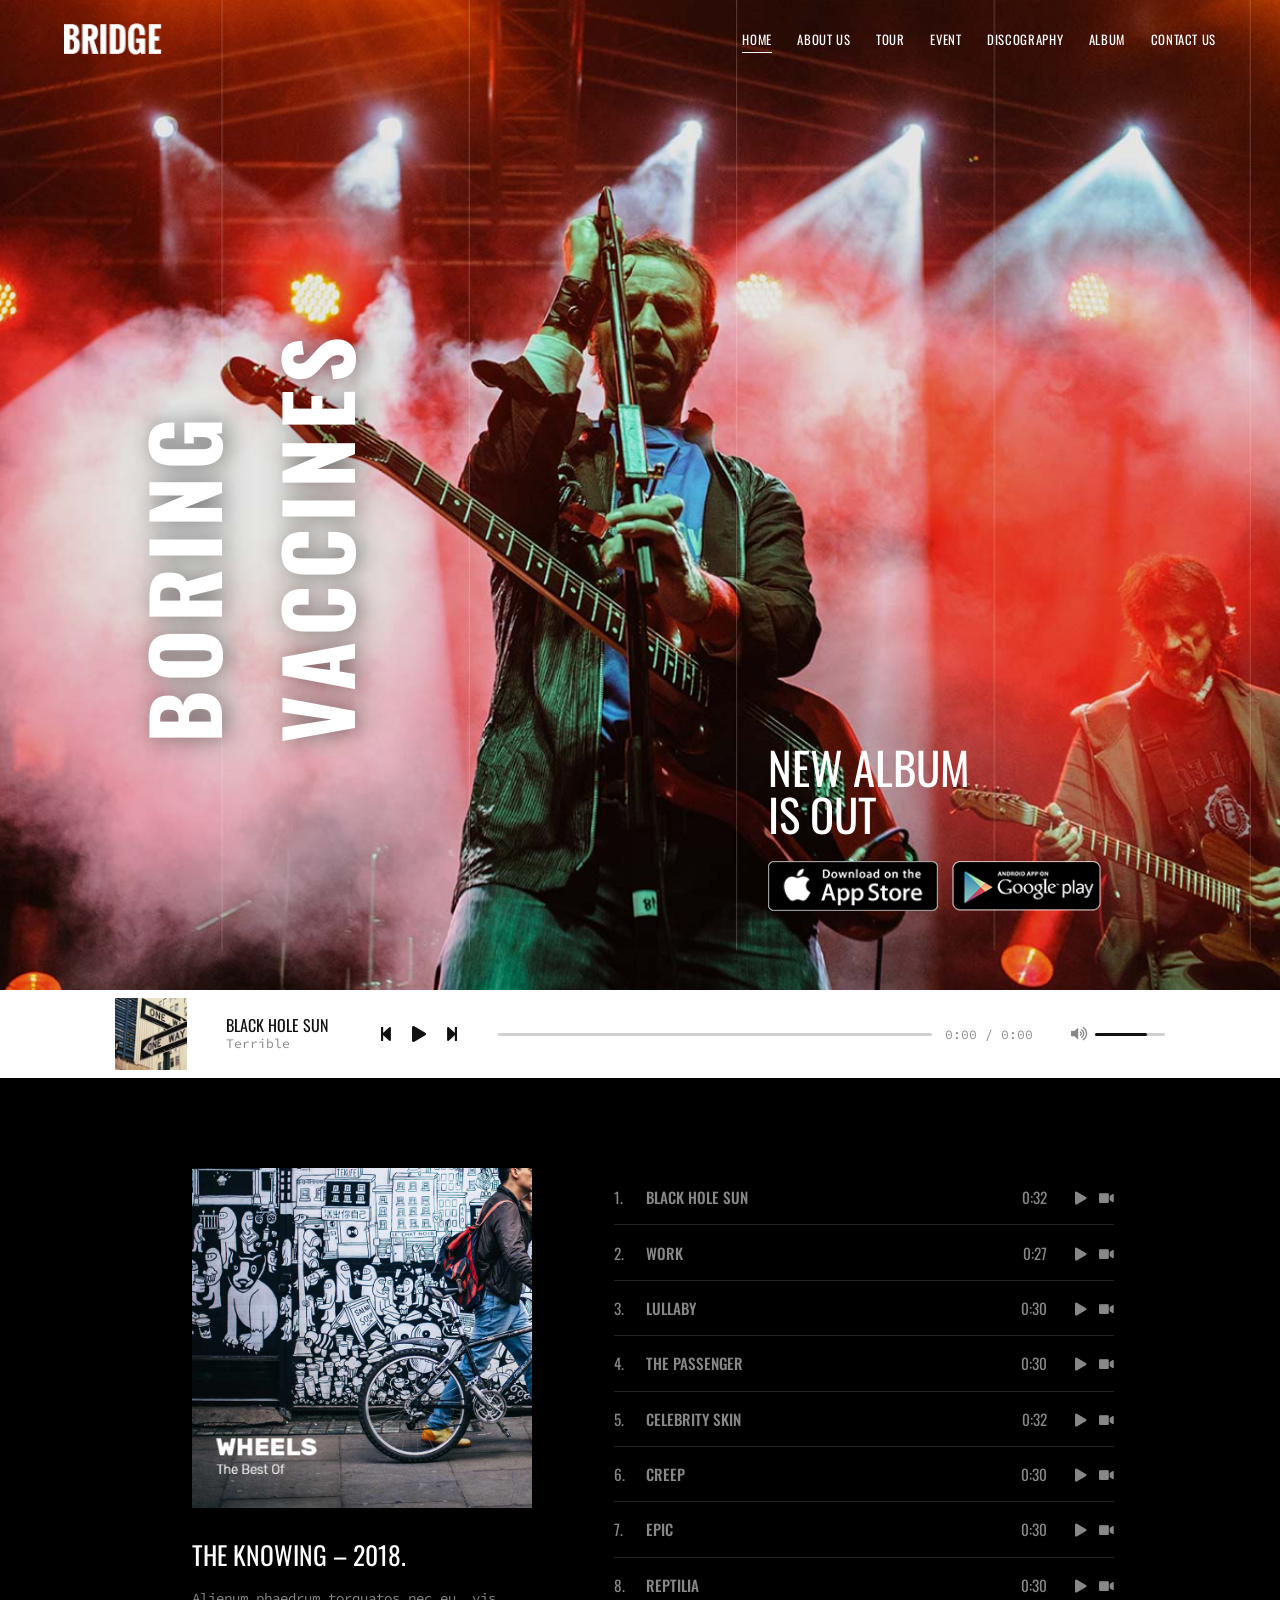
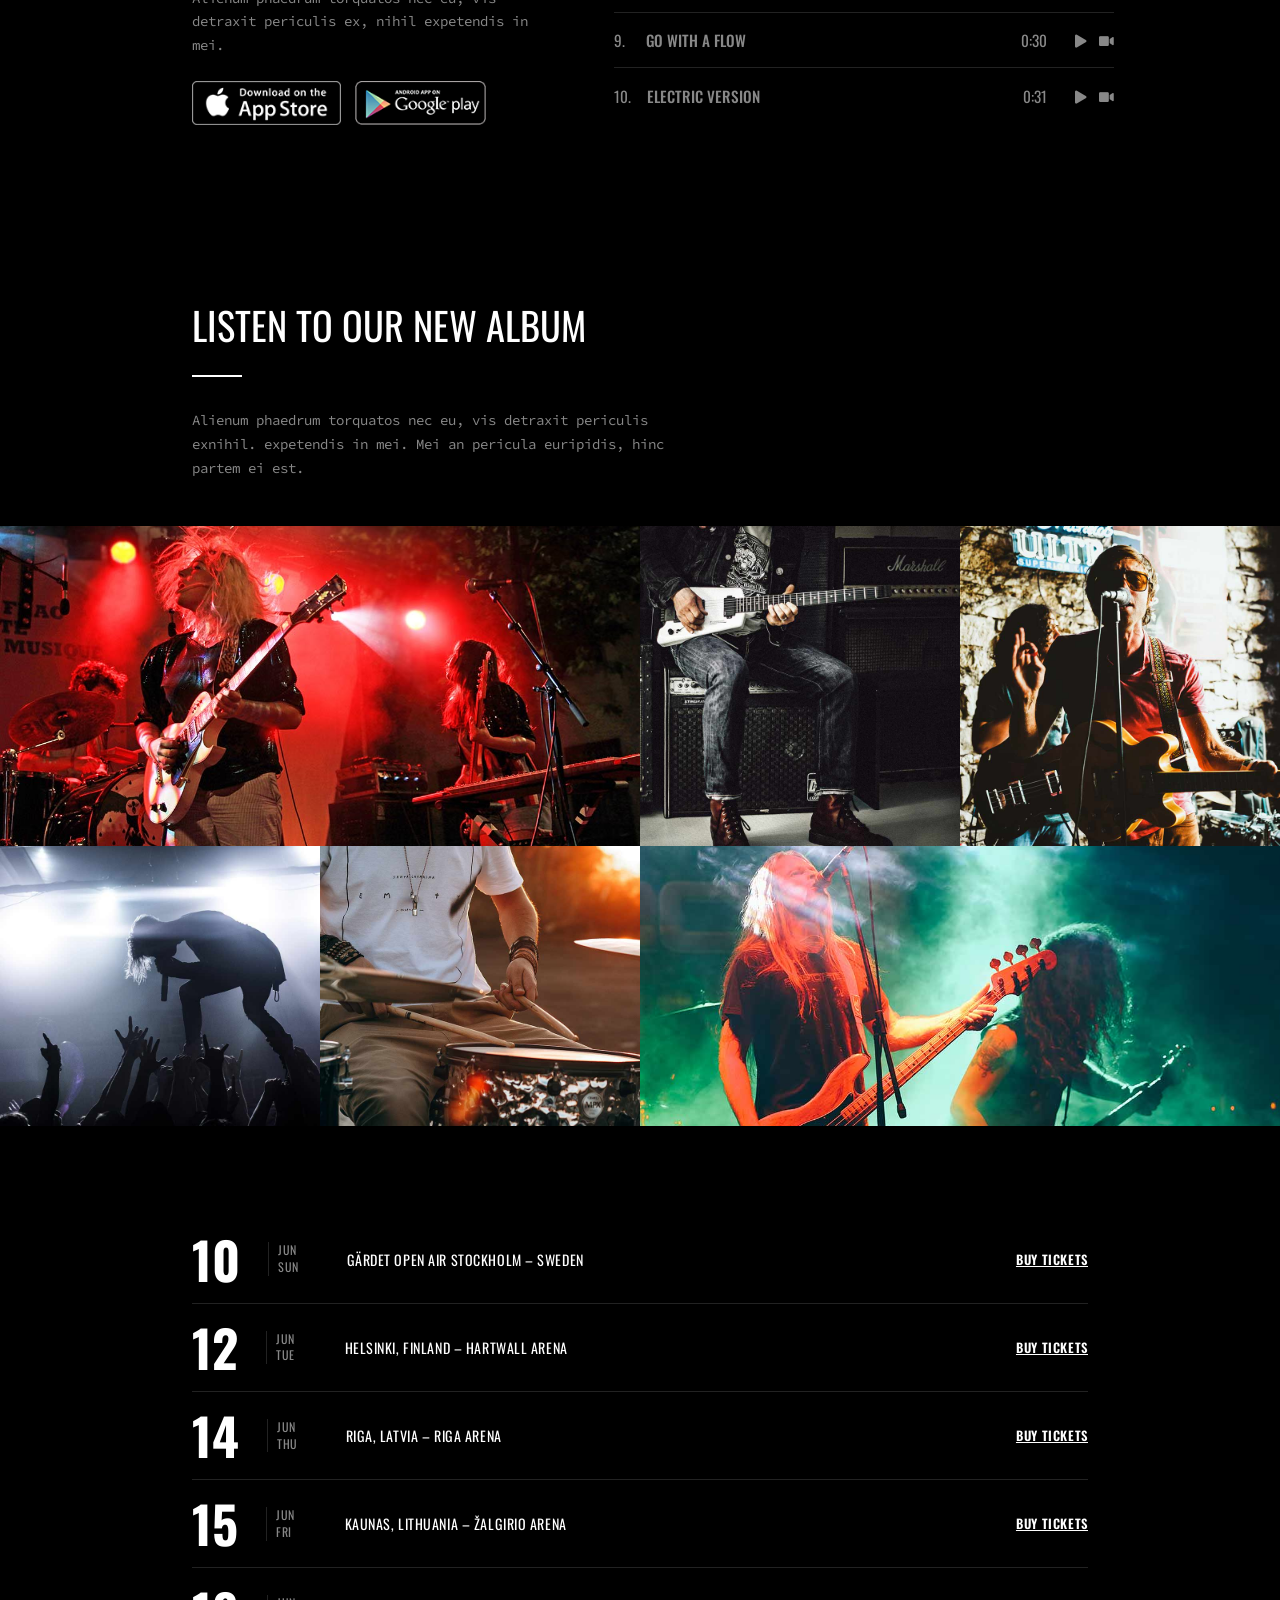
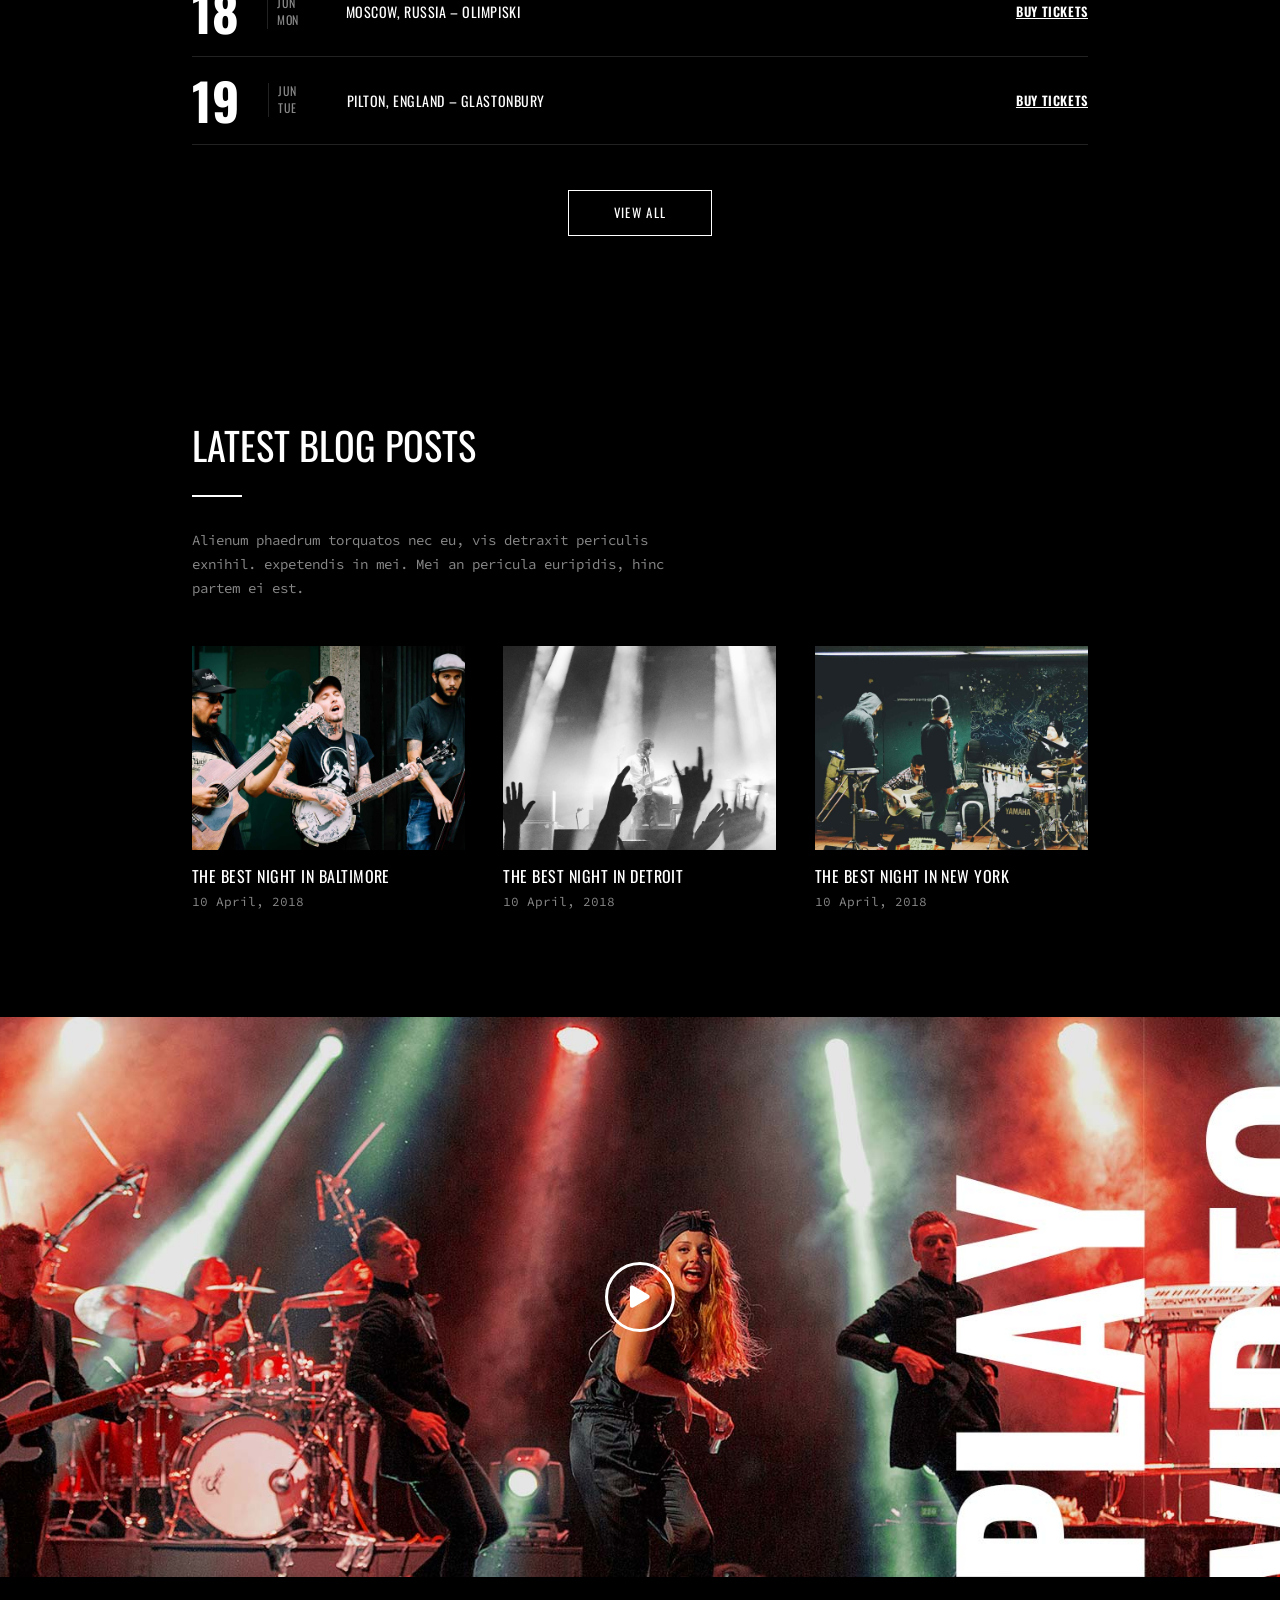
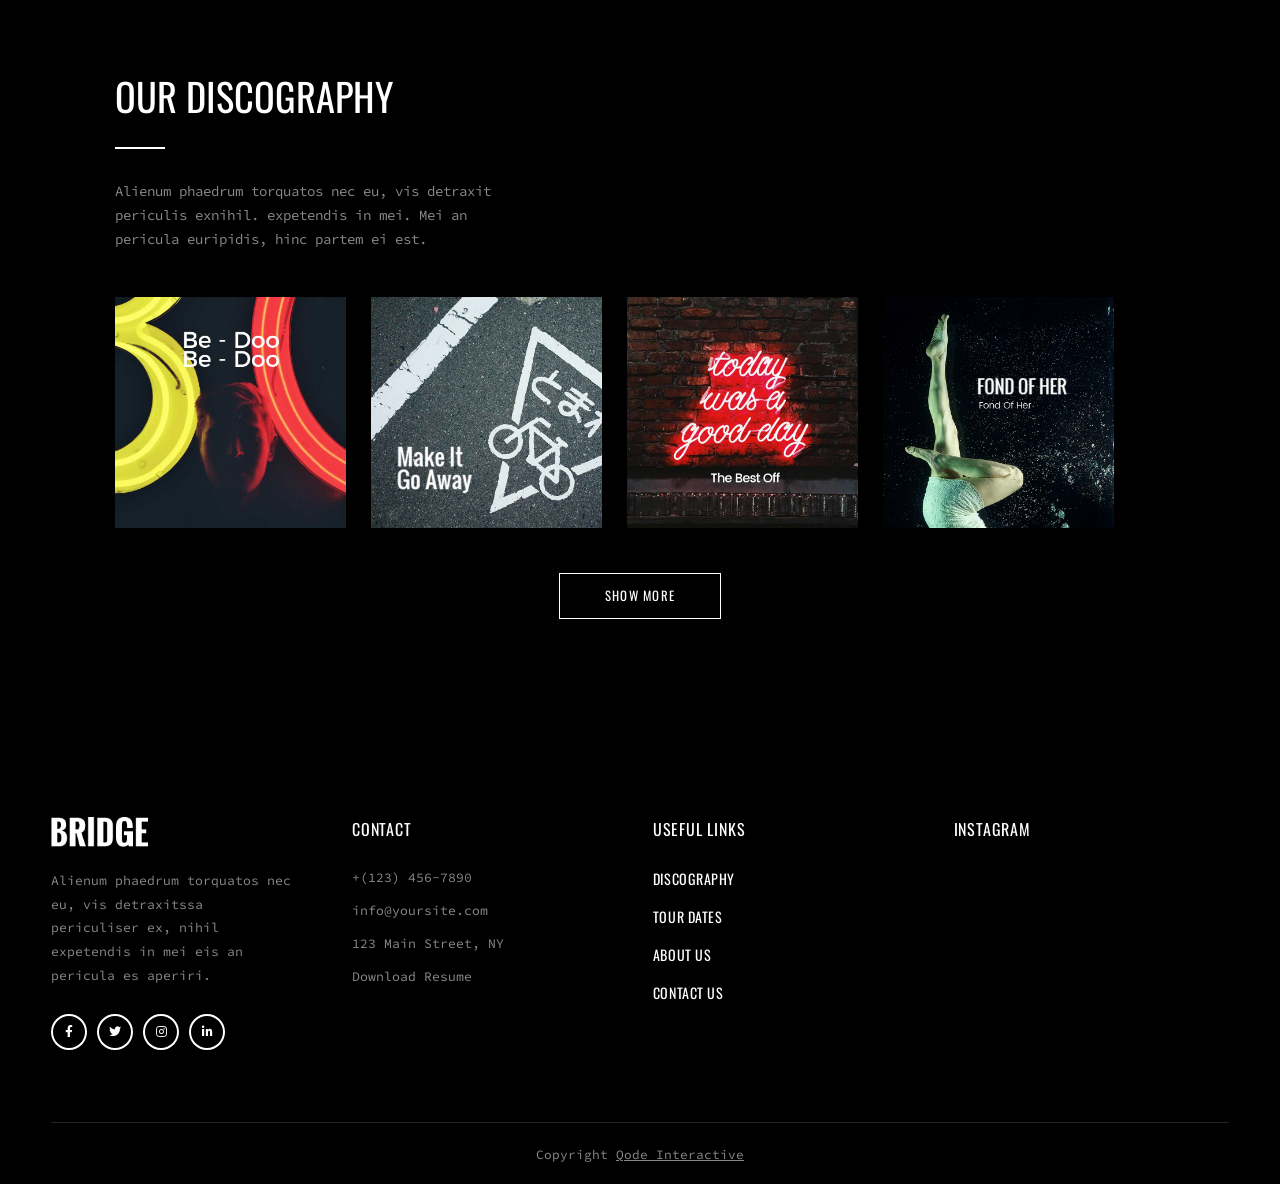
==== commit 414f3d6b: "Guardar" ====
--- a/index.html
+++ b/index.html
@@ -30,12 +30,12 @@
     <nav>
         <ul>
             <li><a href="index.html" class="active">Home</a></li>
-            <li><a href="paginas/about_us.html">About Us</a></li>
-            <li><a href="paginas/tour.html">Tour</a></li>
-            <li><a href="paginas/event.html">Event</a></li>
-            <li><a href="paginas/discography.html">Discography</a></li>
-            <li><a href="paginas/album.html">Album</a></li>
-            <li><a href="paginas/contact.html">Contact Us</a></li>
+            <li><a href="about.html">About Us</a></li>
+            <li><a href="tour.html">Tour</a></li>
+            <li><a href="event.html">Event</a></li>
+            <li><a href="discography.html">Discography</a></li>
+            <li><a href="album.html">Album</a></li>
+            <li><a href="contact.html">Contact Us</a></li>
         </ul>
     </nav>
 </header>
--- a/assets/css/style.css
+++ b/assets/css/style.css
@@ -457,7 +457,7 @@
     margin-bottom: 5vh;
 }
 
-/* ─── GRILLA MÓVIL (Por defecto) ─────────────────────── */
+/* ─── GRILLA ─────────────────────────────────────────── */
 .galeria-grilla {
     display: flex;
     flex-wrap: wrap;
@@ -465,28 +465,27 @@
 }
 
 .galeria-grilla img {
-    width: 100%; /* En móviles van al 100% para que no se vean diminutas */
-    aspect-ratio: 1/1;
+    width: 100%;
     object-fit: cover;
     cursor: pointer;
     transition: opacity 0.3s ease;
     display: block;
 }
 
-.galeria-grilla img:hover { 
-    opacity: 0.7; 
+.galeria-grilla img:hover {
+    opacity: 0.7;
 }
 
 @media (min-width: 768px) {
     /* Fila 1: grande - chica - chica */
-    .galeria-grilla img:nth-child(1) { width: 50%; }
-    .galeria-grilla img:nth-child(2) { width: 25%; }
-    .galeria-grilla img:nth-child(3) { width: 25%; }
+    .galeria-grilla img:nth-child(1) { width: 50%; height: 320px; }
+    .galeria-grilla img:nth-child(2) { width: 25%; height: 320px; }
+    .galeria-grilla img:nth-child(3) { width: 25%; height: 320px; }
 
     /* Fila 2: chica - chica - grande */
-    .galeria-grilla img:nth-child(4) { width: 25%; }
-    .galeria-grilla img:nth-child(5) { width: 25%; }
-    .galeria-grilla img:nth-child(6) { width: 50%; }
+    .galeria-grilla img:nth-child(4) { width: 25%; height: 280px; }
+    .galeria-grilla img:nth-child(5) { width: 25%; height: 280px; }
+    .galeria-grilla img:nth-child(6) { width: 50%; height: 280px; }
 }
 
 /* ============================================================
@@ -503,8 +502,8 @@
     justify-content: center;
 }
 
-.lightbox.activo { 
-    display: flex; 
+.lightbox.activo {
+    display: flex;
 }
 
 .lightbox img {
@@ -525,8 +524,8 @@
     transition: transform 0.2s, opacity 0.3s;
 }
 
-#lightbox-cerrar:hover { 
-    opacity: 0.6; 
+#lightbox-cerrar:hover {
+    opacity: 0.6;
     transform: scale(1.1);
 }
 
@@ -552,8 +551,8 @@
     transition: background 0.3s, transform 0.2s;
 }
 
-.lightbox-controles button:hover { 
-    background: rgba(255,255,255,0.2); 
+.lightbox-controles button:hover {
+    background: rgba(255,255,255,0.2);
     transform: scale(1.05);
 }
 
@@ -827,7 +826,7 @@
 }
 
 .disco-encabezado {
-    padding: 0 15vw;
+    padding: 0 9vw;
     margin-bottom: 5vh;
 }
 
@@ -837,8 +836,7 @@
     font-weight: 400;
     text-transform: uppercase;
     color: var(--white);
-    position: relative;
-    margin-bottom: 1.5vh;
+    margin-bottom: 0;
 }
 
 .disco-encabezado h2::after {
@@ -855,7 +853,7 @@
     font-size: 0.88rem;
     color: var(--gray);
     line-height: 1.7;
-    max-width: 55%;
+    max-width: 420px;
     margin-top: 3.5vh;
 }
 
@@ -863,19 +861,20 @@
     display: flex;
     flex-wrap: wrap;
     width: 100%;
-    gap: 0;
+    gap: 25px;
     margin: 0;
-    padding: 0;
+    padding: 0 9vw;
 }
 
 .disco-card {
-    width: 25%;
+    width: 22%;
     position: relative;
     overflow: hidden;
     margin: 0;
     padding: 0;
     line-height: 0;
-    height: 22vw;
+    height: 18vw;
+    flex-shrink: 0;
 }
 
 .disco-card img {
@@ -885,12 +884,12 @@
     display: block;
     transition: opacity 0.4s;
     position: absolute;
-    top: 0;
-    left: 0;
-    margin: 0;
-    padding: 0;
-}
-.disco-card:hover img { opacity: 0.4; }
+    inset: 0;
+}
+
+.disco-card:hover img {
+    opacity: 0.35;
+}
 
 .disco-overlay {
     position: absolute;
@@ -900,6 +899,7 @@
     transform: translateY(10px);
     transition: opacity 0.35s, transform 0.35s;
     pointer-events: none;
+    z-index: 1;
 }
 
 .disco-card:hover .disco-overlay {
@@ -909,7 +909,7 @@
 
 .disco-overlay h3 {
     font-family: var(--font-heading);
-    font-size: 1.4rem;
+    font-size: clamp(1rem, 1.5vw, 1.4rem);
     font-weight: 400;
     text-transform: uppercase;
     color: var(--white);
@@ -928,6 +928,35 @@
     margin-top: 5vh;
 }
 
+.disco-hero {
+    background: var(--black);
+    padding: 12vh 9vw 4vh;
+}
+
+.disco-hero h1 {
+    font-family: var(--font-heading);
+    font-size: clamp(2rem, 4vw, 3.5rem);
+    font-weight: 700;
+    text-transform: uppercase;
+    color: var(--white);
+    letter-spacing: 0.05em;
+    margin-bottom: 1.5vh;
+}
+
+.breadcrumb {
+    font-family: var(--font-mono);
+    font-size: 0.82rem;
+    color: var(--gray);
+}
+
+.breadcrumb a {
+    color: var(--gray);
+    transition: opacity 0.3s;
+}
+
+.breadcrumb a:hover {
+    opacity: 0.6;
+}
 /* ============================================================
    FOOTER
 ============================================================ */
@@ -1077,22 +1106,27 @@
 /* ============================================================
    TOUR HERO
 ============================================================ */
-.tour-hero {
+.tour-hero,.about-hero {
     position: relative;
     height: 60vh;
-    background: url('../images/tour-title-area.png') center/cover no-repeat;
-    background-attachment: fixed;
     display: flex;
     align-items: center;
     justify-content: center;
 }
-
+.tour-hero {
+background: url('../images/tour-title-area.png') center/cover no-repeat;
+background-attachment: fixed;
+
+}
+.about-hero {
+    background: url('../images/about-title-area.png') center/cover no-repeat;
+    background-attachment: fixed;
+}
 .tour-hero-overlay {
     position: absolute;
     inset: 0;
     background: rgba(0,0,0,0.45);
 }
-
 .tour-hero-titulo {
     position: relative;
     z-index: 1;
@@ -1102,6 +1136,577 @@
     text-transform: uppercase;
     color: var(--white);
     text-align: center;
+}
+
+/* Estilo para el contenedor que centra el contenido */
+.container {
+    max-width: 800px; 
+    margin: 0 auto;
+    padding: 0 20px;
+}
+
+.listen-albums {
+    background-color: #000;
+    padding: 100px 0;
+    text-align: left;       /* ← el original es LEFT, no centrado */
+    color: #fff;
+}
+
+.listen-albums .container {
+    max-width: 860px;
+    margin: 0 auto;
+    padding: 0 9vw;
+}
+
+.listen-albums h2 {
+    font-family: var(--font-heading);
+    font-size: clamp(2rem, 3vw, 3rem);
+    font-weight: 400;
+    text-transform: uppercase;
+    letter-spacing: 2px;
+    margin-bottom: 0;
+    position: relative;
+}
+
+.listen-albums h2::after {
+    content: '';
+    display: block;
+    width: 50px;
+    height: 2px;
+    background-color: #fff;
+    margin: 20px 0 0;       /* ← izquierda, NO centrado */
+}
+
+.before-the-albums {
+    font-family: var(--font-mono);
+    font-size: 0.88rem;
+    line-height: 1.8;
+    color: #888;
+    margin-top: 30px;
+    max-width: 860px;
+}
+.popUpMembers {
+    width: 100%;
+    height: 60vh;       
+    display: flex;
+    background: #000;
+    overflow: hidden;
+}
+
+.member {
+    position: relative;
+    flex: 1;
+    transition: flex 0.6s ease;
+    overflow: hidden;
+    cursor: pointer;
+}
+
+.member img {
+    width: 100%;
+    height: 100%;
+    object-fit: cover;
+    display: block;
+    transition: transform 0.6s ease;
+}
+.member::after {
+    content: "";
+    position: absolute;
+    inset: 0;
+    background: rgba(0, 0, 0, 0);          
+    transition: background 0.4s ease;
+    z-index: 1;
+}
+
+.member:hover::after {
+    background: rgba(0, 0, 0, 0.55);       
+}
+
+/* Info — invisible por defecto */
+.member-info {
+    position: absolute;
+    top: 50%;
+    left: 50%;
+    transform: translate(-50%, -50%);
+    z-index: 2;
+    text-align: center;
+    color: #fff;
+    opacity: 0;                            
+    white-space: nowrap;
+}
+
+.member:hover .member-info {
+    opacity: 1;                            
+}
+
+.member-info h3 {
+    font-family: var(--font-heading);
+    font-size: clamp(1.2rem, 2.5vw, 2.8rem);
+    font-weight: 400;
+    text-transform: uppercase;
+    margin: 0 0 8px;
+    letter-spacing: 0.05em;
+}
+
+.member-info span {
+    font-family: var(--font-mono);
+    font-size: 0.9rem;
+    color: #ccc;
+    display: block;
+    margin-bottom: 20px;
+}
+
+.socials {
+    display: flex;
+    justify-content: center;
+    gap: 14px;
+}
+
+.socials a {
+    color: #fff;
+    font-size: 0.85rem;
+    width: 30px;
+    height: 30px;
+    border: 1px solid rgba(255, 255, 255, 0.6);
+    border-radius: 50%;
+    display: flex;
+    align-items: center;
+    justify-content: center;
+    transition: background 0.3s, border-color 0.3s;
+}
+
+.socials a:hover {
+    background: rgba(255, 255, 255, 0.15);
+    border-color: #fff;
+}
+
+/* ============================================================
+   BREADCRUMB
+============================================================ */
+.album-breadcrumb {
+    background: var(--black);
+    padding: 12vh 15vw 2vh;
+    border-bottom: 1px solid var(--gray-border);
+}
+
+.album-breadcrumb p {
+    font-family: var(--font-mono);
+    font-size: 0.82rem;
+    color: var(--gray);
+}
+
+.album-breadcrumb a {
+    color: var(--gray);
+    transition: color 0.3s;
+}
+
+.album-breadcrumb a:hover { color: var(--white); }
+
+/* ============================================================
+   CONTENIDO PRINCIPAL — dos columnas
+============================================================ */
+.album-contenido {
+    display: flex;
+    gap: 6vw;
+    padding: 6vh 15vw 12vh;
+    background: var(--black);
+    align-items: flex-start;
+}
+
+/* ============================================================
+   COLUMNA IZQUIERDA
+============================================================ */
+.album-col-izquierda {
+    width: 35%;
+    flex-shrink: 0;
+}
+
+.album-img {
+    width: 100%;
+    display: block;
+    margin-bottom: 3vh;
+}
+
+/* Controles */
+/* Controles - reproductor con fondo gris, 3 columnas iguales */
+.album-controles {
+    display: grid;
+    grid-template-columns: 1fr 1fr 1fr;
+    background: #2a2a2a;
+    margin-bottom: 0;
+}
+
+.album-controles button {
+    color: var(--white);
+    font-size: 1rem;
+    background: none;
+    border: none;
+    border-right: 1px solid #3a3a3a;
+    cursor: pointer;
+    transition: opacity 0.3s;
+    padding: 2vh 0;
+    text-align: center;
+}
+
+.album-controles button:last-child {
+    border-right: none;
+}
+
+.album-controles button:hover { opacity: 0.5; }
+
+/* Barra de progreso */
+.album-progreso-wrap {
+    background: #1c1c1c;
+    padding: 0 1.2vw 1.5vh;
+    margin-bottom: 0;
+}
+
+.album-progreso-track {
+    width: 100%;
+    height: 3px;
+    background: var(--gray-border);
+    cursor: pointer;
+    border-radius: 2px;
+}
+
+.album-progreso-fill {
+    height: 100%;
+    width: 0%;
+    background: var(--white);
+    border-radius: 2px;
+    transition: width 0.1s linear;
+}
+
+
+/* Info cancion*/
+.album-cancion-info {
+    background: #1c1c1c;
+    font-family: var(--font-heading);
+    padding: 2vh 1.2vw;
+    margin-bottom: 4vh;
+}
+
+.album-cancion-info .info-titulo {
+    font-size: 0.95rem;
+    text-transform: uppercase;
+    color: var(--white);
+    letter-spacing: 0.05em;
+    margin-bottom: 0.5vh;
+}
+
+.album-cancion-info .info-artista {
+    font-family: var(--font-mono);
+    font-size: 0.78rem;
+    color: var(--gray);
+    text-transform: none;
+}
+
+/* Tracklist */
+.album-tracklist {
+    margin-bottom: 4vh;
+}
+
+.album-tracklist h3 {
+    font-family: var(--font-heading);
+    font-size: 1rem;
+    font-weight: 400;
+    text-transform: uppercase;
+    color: var(--white);
+    letter-spacing: 0.05em;
+    margin-bottom: 2vh;
+    padding-bottom: 1vh;
+    border-bottom: 1px solid var(--gray-border);
+}
+
+.track-fila {
+    display: flex;
+    align-items: center;
+    justify-content: space-between;
+    padding: 1.2vh 0;
+    border-bottom: 1px solid var(--gray-border);
+    transition: background 0.3s;
+}
+
+.track-fila:hover { background: rgba(255,255,255,0.03); }
+
+.track-fila-titulo {
+    font-family: var(--font-heading);
+    font-size: 0.88rem;
+    font-weight: 400;
+    text-transform: uppercase;
+    color: var(--white);
+    letter-spacing: 0.03em;
+    flex: 1;
+}
+
+.track-fila-comprar {
+    font-family: var(--font-mono);
+    font-size: 0.75rem;
+    color: var(--gray);
+    text-decoration: underline;
+    transition: color 0.3s;
+    background: none;
+    border: none;
+    cursor: pointer;
+}
+
+.track-fila-comprar:hover { color: var(--white); }
+
+/* Available On */
+.album-disponible h2 {
+    font-family: var(--font-heading);
+    font-size: 1.2rem;
+    font-weight: 400;
+    text-transform: uppercase;
+    color: var(--white);
+    letter-spacing: 0.05em;
+    margin-bottom: 2vh;
+    position: relative;
+}
+
+.album-disponible h2::after {
+    content: '';
+    display: block;
+    width: 40px;
+    height: 2px;
+    background: var(--white);
+    margin-top: 1.5vh;
+}
+
+.album-disponible-btns {
+    display: flex;
+    gap: 14px;
+    flex-wrap: wrap;
+}
+
+.album-disponible-btns img {
+    height: 40px;
+    width: auto;
+    transition: opacity 0.3s;
+}
+
+.album-disponible-btns img:hover { opacity: 0.7; }
+
+/* ============================================================
+   COLUMNA DERECHA
+============================================================ */
+.album-col-derecha {
+    flex: 1;
+    display: flex;
+    flex-direction: column;
+    gap: 6vh;
+}
+
+/* Títulos de sección derecha */
+.album-about h2,
+.album-lyrics h2,
+.album-reviews h2,
+.album-video h2 {
+    font-family: var(--font-heading);
+    font-size: clamp(1.5rem, 2vw, 2rem);
+    font-weight: 400;
+    text-transform: uppercase;
+    color: var(--white);
+    margin-bottom: 1.5vh;
+    position: relative;
+}
+
+.album-about h2::after,
+.album-lyrics h2::after,
+.album-reviews h2::after,
+.album-video h2::after {
+    content: '';
+    display: block;
+    width: 40px;
+    height: 2px;
+    background: var(--white);
+    margin-top: 1.5vh;
+}
+/* Album Reviews — caja con fondo gris */
+.album-reviews {
+    background: #1c1c1c;
+    padding: 4vh 4vw;
+}
+
+.album-reviews h2 {
+    margin-bottom: 2vh;
+}
+
+/* About Album */
+.album-about p {
+    font-family: var(--font-mono);
+    font-size: 0.85rem;
+    color: var(--gray);
+    line-height: 1.8;
+    margin-top: 2vh;
+    margin-bottom: 2.5vh;
+}
+
+.album-meta {
+    list-style: none;
+    padding: 0;
+}
+
+.album-meta li {
+    font-family: var(--font-mono);
+    font-size: 0.82rem;
+    color: var(--gray);
+    margin-bottom: 1vh;
+    line-height: 1.5;
+}
+
+.album-meta li span {
+    color: var(--white);
+    font-weight: 600;
+    margin-right: 0.5em;
+}
+
+/* Available Lyrics — acordeon */
+.lyric-item {
+    border-bottom: 1px solid var(--gray-border);
+}
+
+.lyric-titulo {
+    display: flex;
+    justify-content: space-between;
+    align-items: center;
+    padding: 1.5vh 0;
+    cursor: pointer;
+    font-family: var(--font-heading);
+    font-size: 0.95rem;
+    font-weight: 400;
+    text-transform: uppercase;
+    color: var(--white);
+    letter-spacing: 0.04em;
+    transition: opacity 0.3s;
+}
+
+.lyric-titulo:hover { opacity: 0.7; }
+
+.lyric-titulo i {
+    font-size: 0.8rem;
+    transition: transform 0.3s;
+    color: var(--gray);
+}
+
+.lyric-titulo.abierto i { transform: rotate(180deg); }
+
+.lyric-cuerpo {
+    display: none;
+    padding: 1vh 0 2vh;
+    font-family: var(--font-mono);
+    font-size: 0.82rem;
+    color: var(--gray);
+    line-height: 2;
+}
+
+.lyric-cuerpo.abierto { display: block; }
+
+/* Album Reviews */
+.review-contenido {
+    margin: 2vh 0 0;
+}
+
+.review-texto {
+    font-family: var(--font-mono);
+    font-size: 0.88rem;
+    color: var(--gray-light);
+    line-height: 1.9;
+    font-style: italic;
+    margin-bottom: 3vh;
+}
+
+.review-pie {
+    display: flex;
+    justify-content: space-between;
+    align-items: center;
+}
+
+.review-autor {
+    font-family: var(--font-heading);
+    font-size: 0.85rem;
+    color: var(--white);
+    text-transform: uppercase;
+    letter-spacing: 0.08em;
+}
+
+.review-nav {
+    display: flex;
+    gap: 1vw;
+}
+
+.review-nav button {
+    font-family: var(--font-heading);
+    font-size: 1.4rem;
+    color: var(--white);
+    background: none;
+    border: none;
+    cursor: pointer;
+    transition: opacity 0.3s;
+    line-height: 1;
+}
+
+.review-nav button:hover { opacity: 0.5; }
+
+/* Latest Video — sección ancho completo, debajo de las columnas */
+.album-video-seccion {
+    background: var(--black);
+    padding: 4vh 15vw 12vh;
+}
+
+.album-video-seccion h2 {
+    font-family: var(--font-heading);
+    font-size: clamp(1.5rem, 2vw, 2rem);
+    font-weight: 400;
+    text-transform: uppercase;
+    color: var(--white);
+    margin-bottom: 2.5vh;
+    position: relative;
+}
+
+.album-video-seccion h2::after {
+    content: '';
+    display: block;
+    width: 40px;
+    height: 2px;
+    background: var(--white);
+    margin-top: 1.5vh;
+}
+
+.album-video-seccion iframe {
+    width: 100%;
+    aspect-ratio: 16/9;
+    height: auto;
+    max-height: none;
+    border: none;
+    display: block;
+}
+.video-nav {
+    display: flex;
+    justify-content: center;
+    align-items: center;
+    gap: 4vw;
+    padding-top: 3vh;
+}
+
+.video-nav button,
+.video-nav a {
+    color: var(--white);
+    background: none;
+    border: none;
+    cursor: pointer;
+    transition: opacity 0.3s;
+}
+
+.video-nav button:hover { opacity: 0.5; }
+
+#video-anterior,
+#video-siguiente {
+    font-size: 1.6rem;
+    line-height: 1;
+}
+
+#video-grilla {
+    font-size: 1.1rem;
 }
 /* ============================================================
    CONTACT HERO
@@ -1301,4 +1906,239 @@
 }
 
 .mensaje-error { color: #e74c3c; }
-.mensaje-ok { color: #2ecc71; }+.mensaje-ok { color: #2ecc71; }
+
+/* ============================================================
+   BREADCRUMB
+============================================================ */
+.event-breadcrumb {
+    background: var(--black);
+    padding: 12vh 15vw 4vh;
+}
+
+.event-breadcrumb h1 {
+    font-family: var(--font-heading);
+    font-size: clamp(1.8rem, 3vw, 2.8rem);
+    font-weight: 400;
+    text-transform: uppercase;
+    color: var(--white);
+    margin-bottom: 1.5vh;
+    letter-spacing: 0.03em;
+}
+
+.event-breadcrumb p {
+    font-family: var(--font-mono);
+    font-size: 0.82rem;
+    color: var(--gray);
+}
+
+.event-breadcrumb a {
+    color: var(--gray);
+    transition: color 0.3s;
+}
+
+.event-breadcrumb a:hover { color: var(--white); }
+
+/* ============================================================
+   CONTENIDO PRINCIPAL
+============================================================ */
+.event-contenido {
+    padding: 4vh 15vw 12vh;
+    background: var(--black);
+    display: flex;
+    flex-direction: column;
+    gap: 5vh;
+}
+
+/* ============================================================
+   FILA 1 — imagen chica + mapa grande
+============================================================ */
+.event-fila-top {
+    display: flex;
+    align-items: stretch;
+    height: 480px;
+    width: 100%;
+}
+
+.event-imagen {
+    width: 32%;
+    flex-shrink: 0;
+    margin: 0;
+    padding: 0;
+    line-height: 0;
+    font-size: 0;
+}
+
+.event-imagen img {
+    width: 100%;
+    height: 100%;
+    object-fit: cover;
+    object-position: center top;
+    display: block;
+    margin: 0;
+    padding: 0;
+}
+
+.event-mapa {
+    flex: 1;
+    margin: 0;
+    padding: 0;
+    margin-left: 6vw;
+    line-height: 0;
+    font-size: 0;
+}
+
+.event-mapa iframe {
+    width: 100%;
+    height: 100%;
+    border: none;
+    display: block;
+    filter: grayscale(1);
+    margin: 0;
+    padding: 0;
+}
+
+/* ============================================================
+   FILA 2 — details + about tour y follow
+============================================================ */
+.event-fila-medio {
+    display: flex;
+    gap: 6vw;
+    align-items: flex-start;
+}
+
+.event-detalles {
+    width: 22%;
+    flex-shrink: 0;
+}
+
+.event-derecha {
+    flex: 1;
+    display: flex;
+    flex-direction: column;
+    gap: 4vh;
+}
+
+/* Títulos */
+.event-detalles h2,
+.event-about h2,
+.event-redes h2 {
+    font-family: var(--font-heading);
+    font-size: clamp(1.2rem, 1.8vw, 1.8rem);
+    font-weight: 400;
+    text-transform: uppercase;
+    color: var(--white);
+    margin-bottom: 2vh;
+    position: relative;
+}
+
+.event-detalles h2::after,
+.event-about h2::after,
+.event-redes h2::after {
+    content: '';
+    display: block;
+    width: 40px;
+    height: 2px;
+    background: var(--white);
+    margin-top: 1.5vh;
+}
+
+/* Info lista */
+.event-info {
+    list-style: none;
+    padding: 0;
+    margin: 3vh 0;
+}
+
+.event-info li {
+    font-family: var(--font-mono);
+    font-size: 0.82rem;
+    color: var(--gray);
+    margin-bottom: 1.2vh;
+    line-height: 1.6;
+}
+
+.event-info li span {
+    color: var(--white);
+    font-weight: 600;
+    margin-right: 0.3em;
+}
+
+.event-info li a {
+    color: var(--gray);
+    transition: color 0.3s;
+}
+
+.event-info li a:hover { color: var(--white); }
+
+/* Botón */
+.event-tickets-btn {
+    font-family: var(--font-heading);
+    font-size: 0.8rem;
+    font-weight: 400;
+    text-transform: uppercase;
+    letter-spacing: 0.1em;
+    color: var(--white);
+    border: 1px solid var(--white);
+    padding: 1.4vh 3vw;
+    background: transparent;
+    cursor: pointer;
+    transition: background 0.3s, color 0.3s;
+    margin-top: 1vh;
+    display: block;
+    width: 100%;
+    text-align: center;
+}
+
+.event-tickets-btn:hover {
+    background: var(--white);
+    color: var(--black);
+}
+
+/* About Tour */
+.event-about p {
+    font-family: var(--font-mono);
+    font-size: 0.85rem;
+    color: var(--gray);
+    line-height: 1.9;
+    margin-top: 2vh;
+}
+
+/* Follow And Share */
+.event-redes-iconos {
+    display: flex;
+    gap: 14px;
+    margin-top: 2vh;
+    flex-wrap: wrap;
+}
+
+.event-redes-iconos a {
+    width: 34px;
+    height: 34px;
+    border: 1.5px solid var(--white);
+    border-radius: 50%;
+    display: flex;
+    align-items: center;
+    justify-content: center;
+    color: var(--white);
+    font-size: 0.75rem;
+    transition: background 0.3s, color 0.3s;
+}
+
+.event-redes-iconos a:hover {
+    background: var(--white);
+    color: var(--black);
+}
+
+/* ============================================================
+   RESPONSIVE
+============================================================ */
+@media (max-width: 900px) {
+    .event-contenido { padding: 4vh 8vw 10vh; }
+    .event-breadcrumb { padding: 12vh 8vw 4vh; }
+    .event-fila-top { flex-direction: column; height: auto; }
+    .event-imagen { width: 100%; height: 250px; }
+    .event-mapa iframe { min-height: 250px; }
+    .event-fila-medio { flex-direction: column; }
+    .event-detalles { width: 100%; }
+}
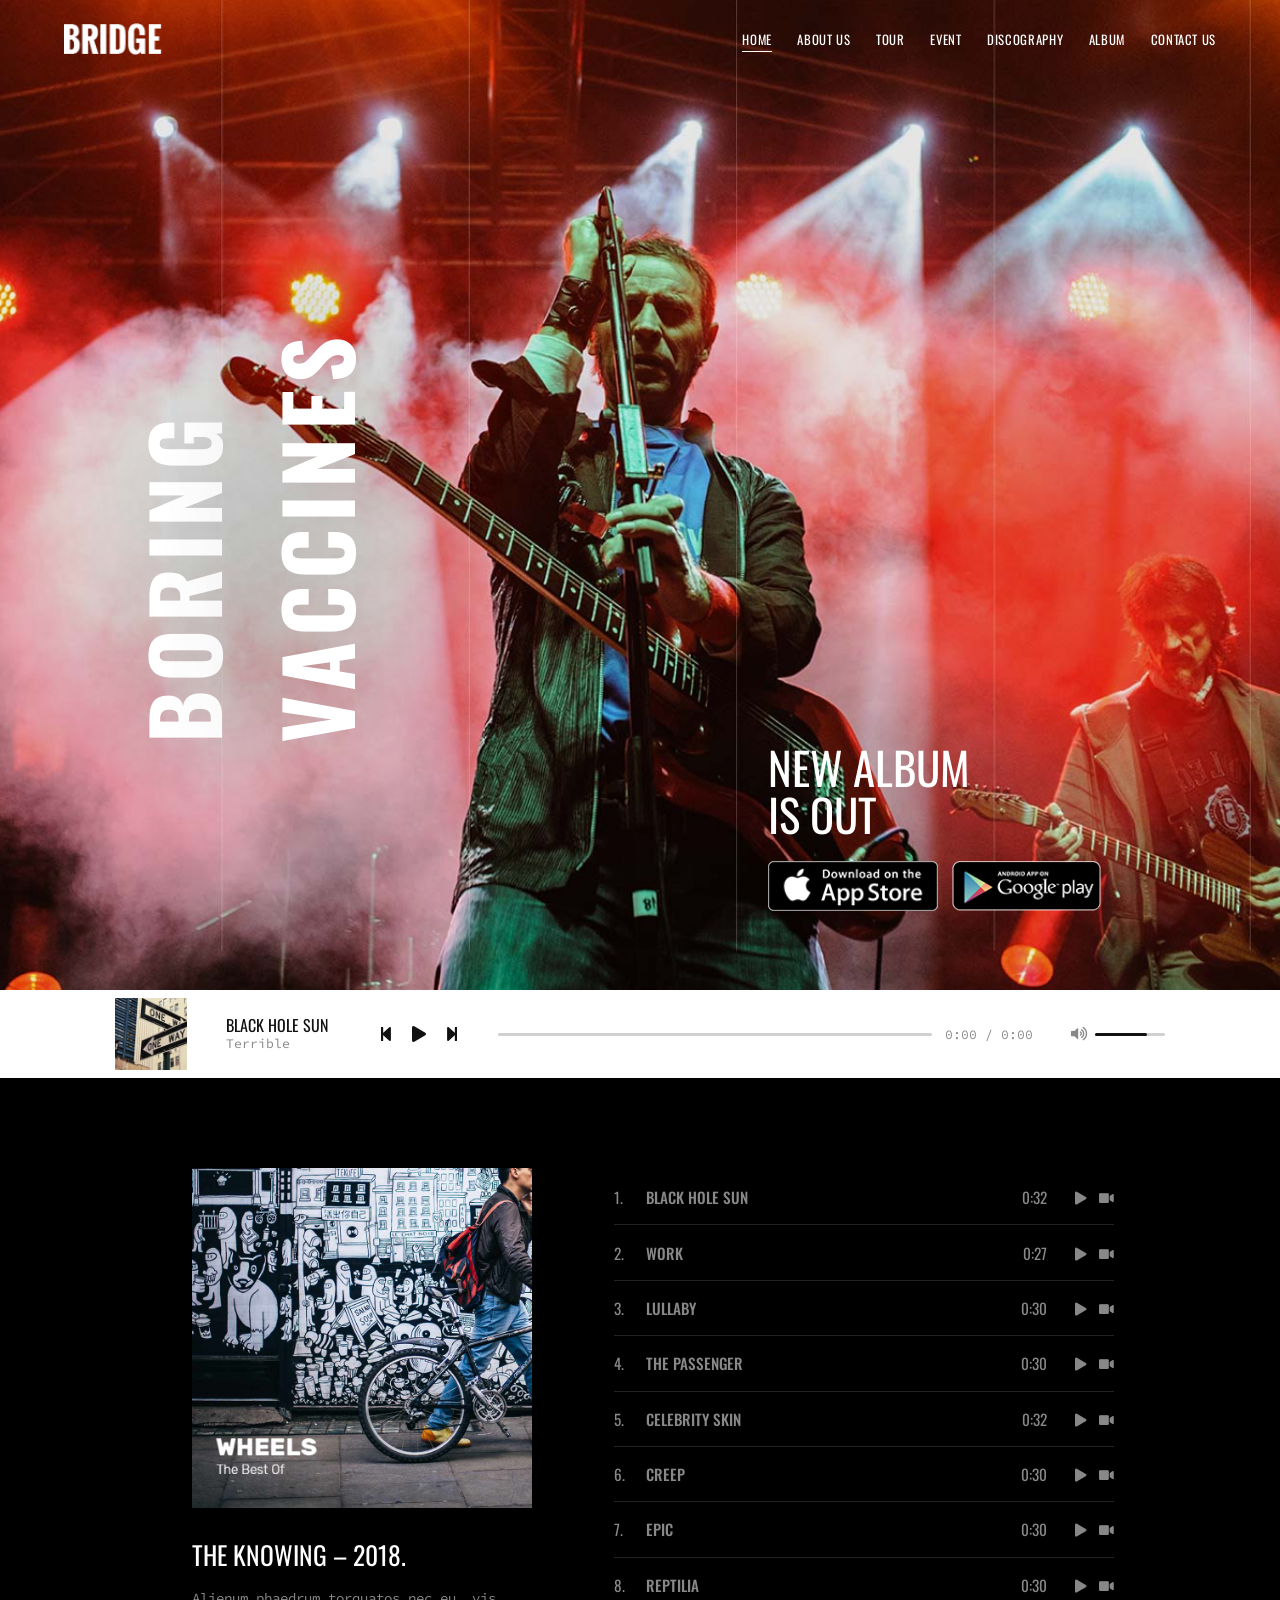
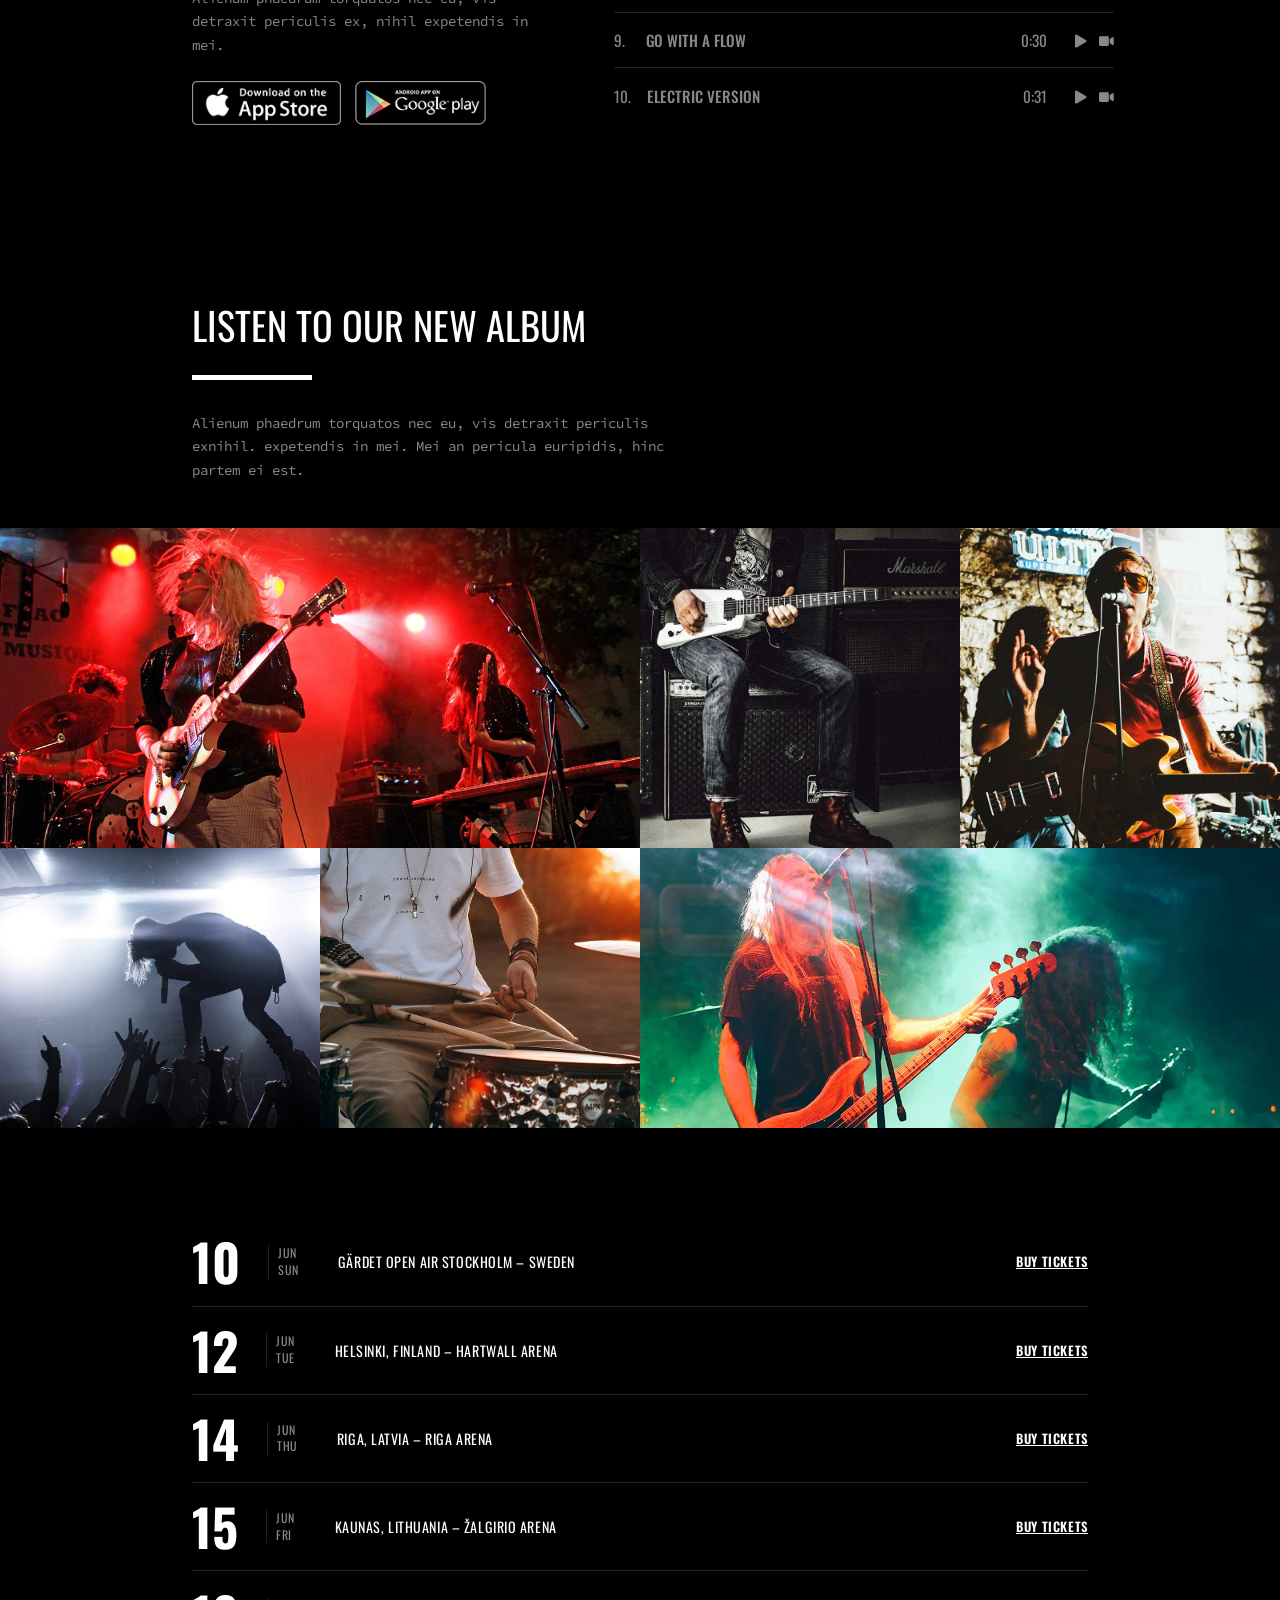
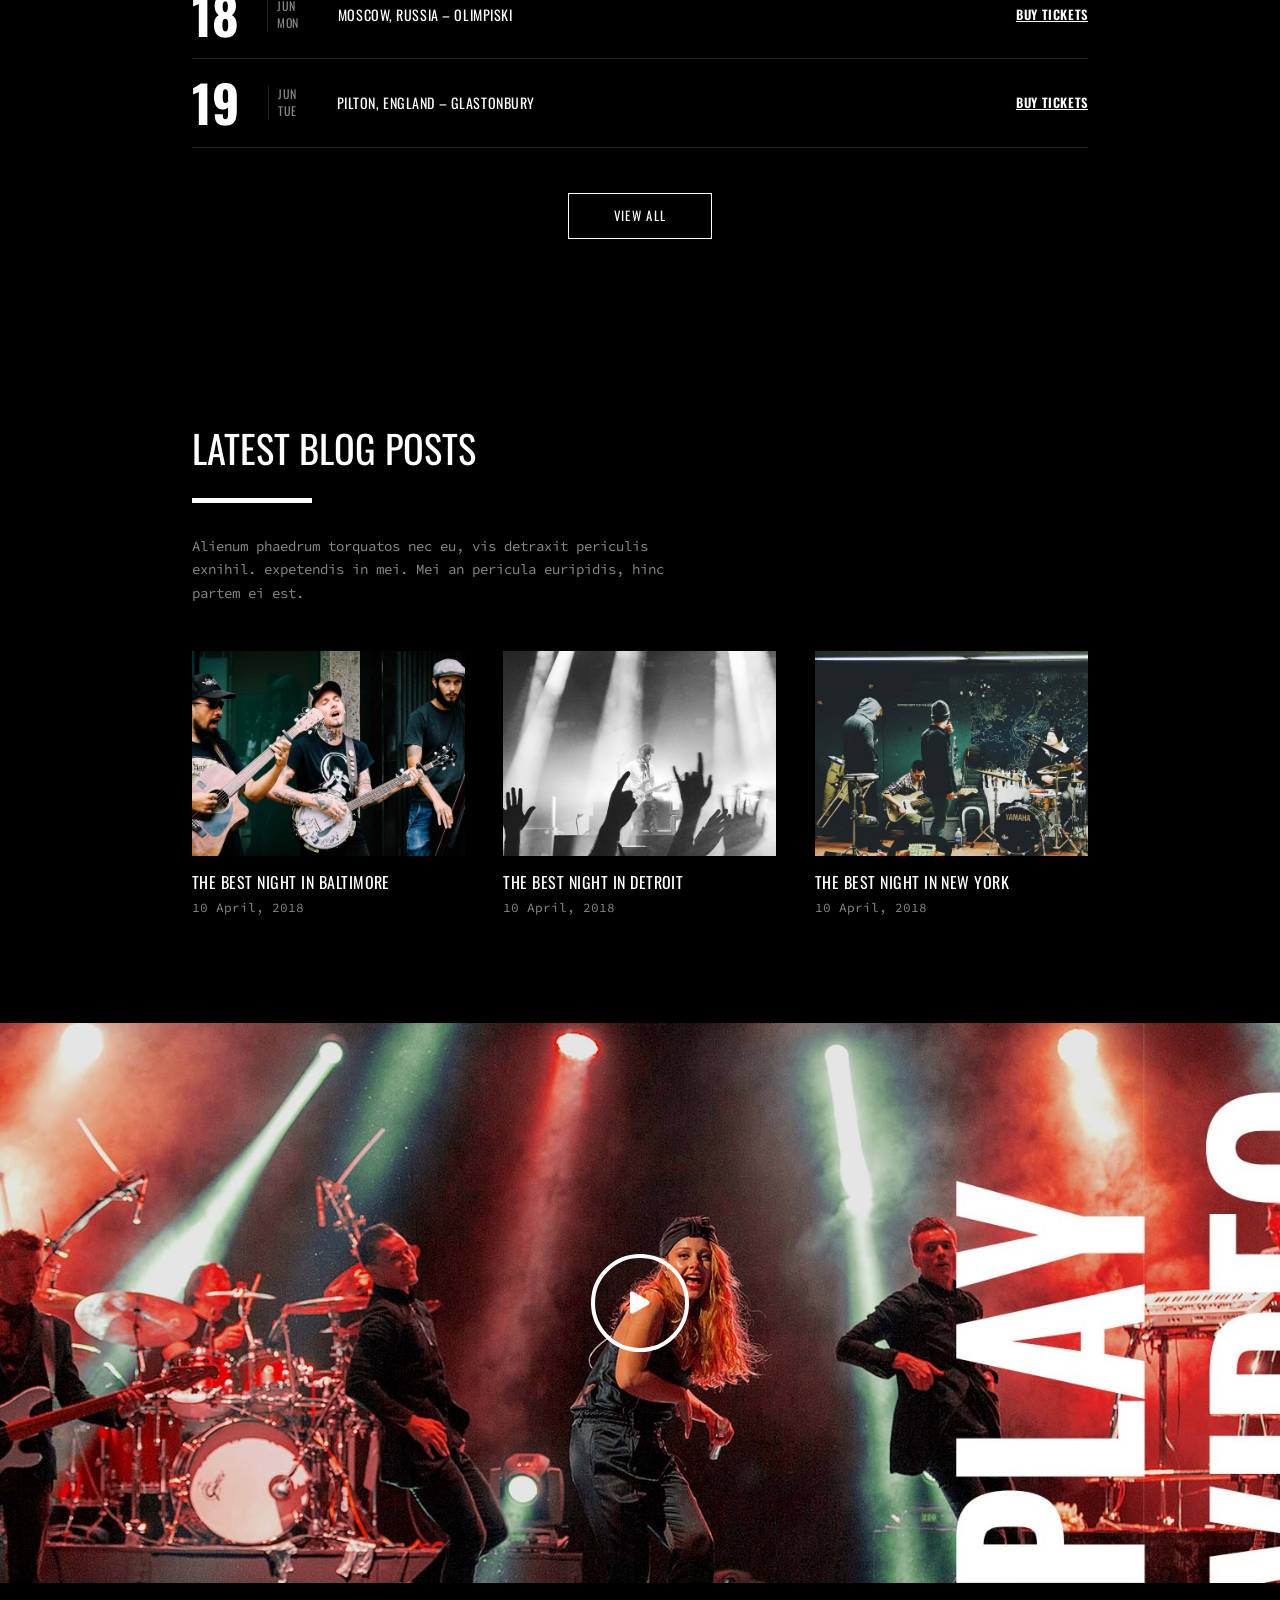
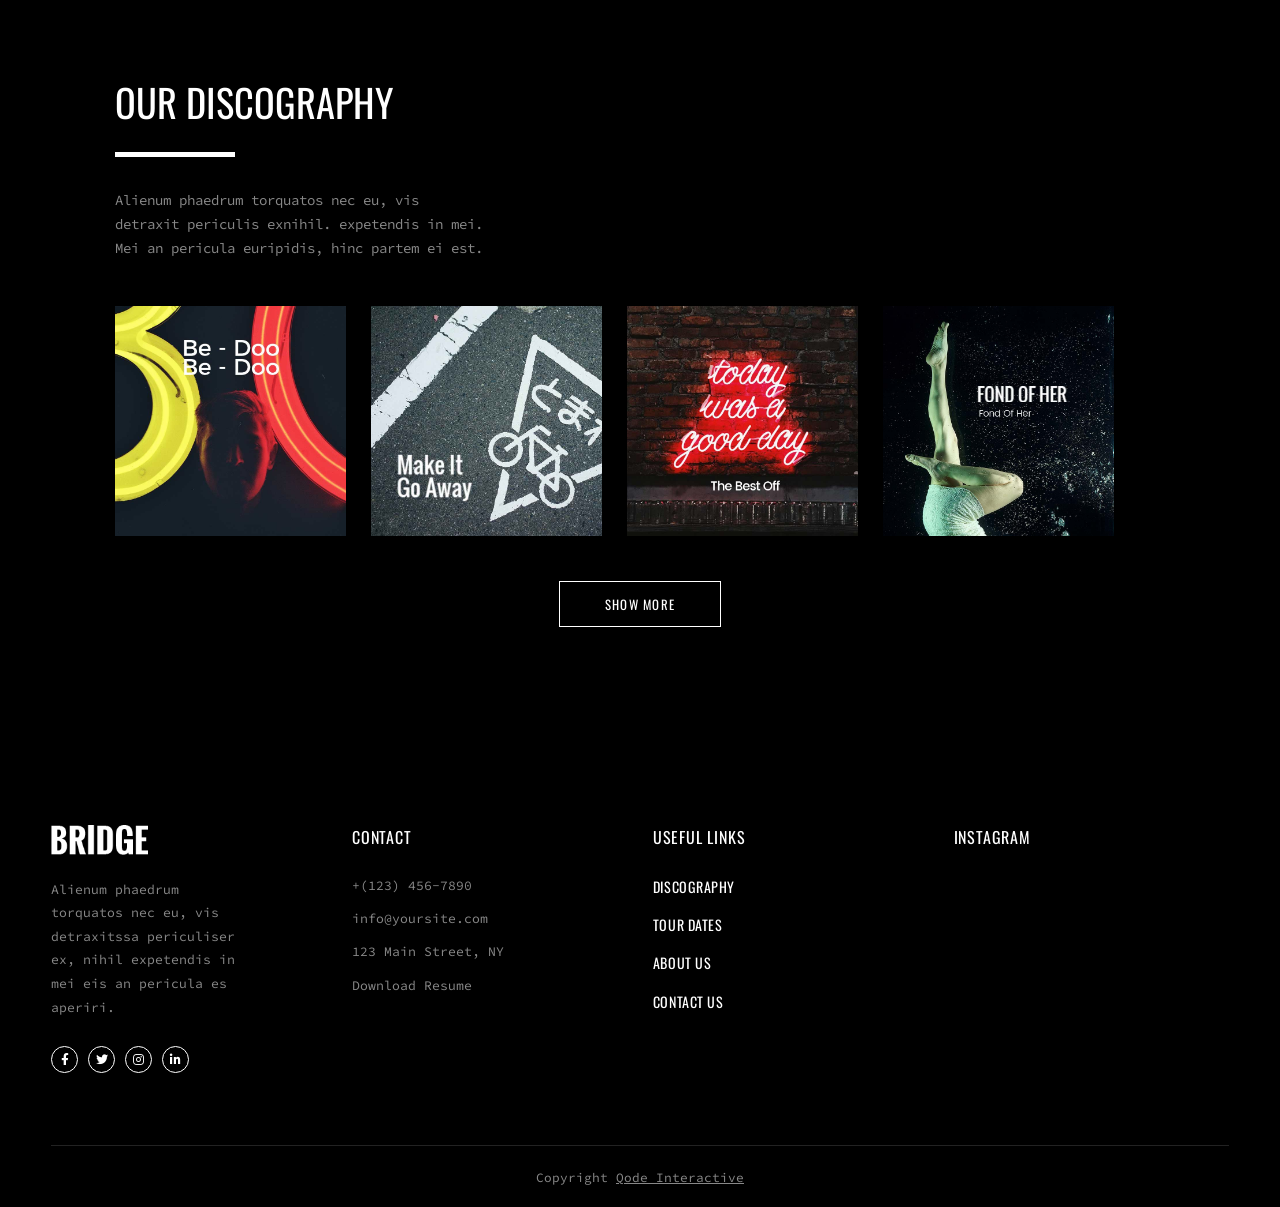
==== commit 1ad013ee: "de a poco" ====
--- a/index.html
+++ b/index.html
@@ -163,10 +163,10 @@
         <div class="footer-col">
             <h3>Useful Links</h3>
             <ul class="footer-links">
-                <li><a href="paginas/discography.html">Discography</a></li>
-                <li><a href="paginas/tour.html">Tour Dates</a></li>
-                <li><a href="paginas/about_us.html">About Us</a></li>
-                <li><a href="paginas/contact.html">Contact Us</a></li>
+                <li><a href="discography.html">Discography</a></li>
+                <li><a href="tour.html">Tour Dates</a></li>
+                <li><a href="about.html">About Us</a></li>
+                <li><a href="contact.html">Contact Us</a></li>
             </ul>
         </div>
 
--- a/assets/css/style.css
+++ b/assets/css/style.css
@@ -65,9 +65,8 @@
   justify-content: space-between;
   align-items: center;
 }
-
 .logo img {
-  height: 32px;
+  height: 2em;
   width: auto;
 }
 
@@ -83,11 +82,10 @@
   color: var(--white);
   text-transform: uppercase;
   letter-spacing: 0.05em;
-  padding-bottom: 3px;
-  border-bottom: 1px solid transparent;
+  padding-bottom: 0.1875em;
+  border-bottom: 0.0625em solid transparent;
   transition: border-color 0.3s;
 }
-
 nav a:hover,
 nav a.active {
   border-bottom-color: var(--white);
@@ -102,7 +100,6 @@
   display: flex;
   align-items: flex-end;
 }
-
 .hero-band-name {
   position: absolute;
   left: 9%;
@@ -114,14 +111,14 @@
   font-weight: 700;
   color: var(--white);
   letter-spacing: 0.08em;
-  text-shadow: 0 4px 24px rgba(0, 0, 0, 0.5);
+  text-shadow: 0 0.25em 1.5em rgba(0, 0, 0, 0.5);
 }
 
 .hero-cta {
   position: absolute;
   right: 14%;
   bottom: 8%;
-  max-width: 480px;
+  max-width: 30em;
 }
 
 .hero-cta h2 {
@@ -135,11 +132,11 @@
 
 .store-btns {
   display: flex;
-  gap: 14px;
+  gap: 0.875em;
   flex-wrap: wrap;
 }
 .store-btns img {
-  height: 50px;
+  height: 3.125em;
   width: auto;
   transition: opacity 0.3s;
 }
@@ -154,22 +151,22 @@
   display: flex;
   align-items: center;
   padding: 0 9vw;
-  height: 88px;
+  height: 5.5em;
   position: relative;
   z-index: 10;
   gap: 1vw;
 }
 
 .player-cover {
-  width: 72px;
-  height: 72px;
+  width: 4.5em;
+  height: 4.5em;
   object-fit: cover;
   flex-shrink: 0;
 }
 
 .player-info {
   padding: 0 2vw;
-  min-width: 140px;
+  min-width: 8.75em;
 }
 
 .player-title {
@@ -214,10 +211,10 @@
 
 .progress-track {
   flex: 1;
-  height: 3px;
+  height: 0.1875em;
   background: #d0d0d0;
   cursor: pointer;
-  border-radius: 2px;
+  border-radius: 0.125em;
   position: relative;
 }
 
@@ -225,7 +222,7 @@
   height: 100%;
   width: 0%;
   background: #111;
-  border-radius: 2px;
+  border-radius: 0.125em;
   transition: width 0.1s linear;
 }
 
@@ -248,17 +245,17 @@
 }
 
 .vol-track {
-  width: 70px;
-  height: 3px;
+  width: 4.375em;
+  height: 0.1875em;
   background: #d0d0d0;
-  border-radius: 2px;
+  border-radius: 0.125em;
 }
 
 .vol-fill {
   width: 75%;
   height: 100%;
   background: #111;
-  border-radius: 2px;
+  border-radius: 0.125em;
 }
 /* ============================================================
    ALBUM SECTION
@@ -288,7 +285,7 @@
 
 .album-portada {
   width: 100%;
-  max-width: 340px;
+  max-width: 21.25em;
 }
 
 .album-izquierda h2 {
@@ -310,11 +307,11 @@
 
 .album-botones {
   display: flex;
-  gap: 14px;
+  gap: 0.875em;
 }
 
 .album-botones img {
-  height: 44px;
+  height: 2.75em;
   width: auto;
   transition: opacity 0.3s;
 }
@@ -335,7 +332,7 @@
 .cancion {
   display: flex;
   align-items: center;
-  border-bottom: 1px solid var(--gray-border);
+  border-bottom: 0.0625em solid var(--gray-border);
   padding: 1.8vh 0;
   font-family: var(--font-heading);
   text-transform: uppercase;
@@ -441,8 +438,8 @@
 .galeria-encabezado h2::after {
     content: '';
     display: block;
-    width: 50px;
-    height: 2px;
+    width: 3.125em;
+    height: 0.125em;
     background: var(--white);
     margin-top: 2.5vh;
 }
@@ -476,16 +473,16 @@
     opacity: 0.7;
 }
 
-@media (min-width: 768px) {
+@media (min-width: 48em) {
     /* Fila 1: grande - chica - chica */
-    .galeria-grilla img:nth-child(1) { width: 50%; height: 320px; }
-    .galeria-grilla img:nth-child(2) { width: 25%; height: 320px; }
-    .galeria-grilla img:nth-child(3) { width: 25%; height: 320px; }
+    .galeria-grilla img:nth-child(1) { width: 50%; height: 20em; }
+    .galeria-grilla img:nth-child(2) { width: 25%; height: 20em; }
+    .galeria-grilla img:nth-child(3) { width: 25%; height: 20em; }
 
     /* Fila 2: chica - chica - grande */
-    .galeria-grilla img:nth-child(4) { width: 25%; height: 280px; }
-    .galeria-grilla img:nth-child(5) { width: 25%; height: 280px; }
-    .galeria-grilla img:nth-child(6) { width: 50%; height: 280px; }
+    .galeria-grilla img:nth-child(4) { width: 25%; height: 17.5em; }
+    .galeria-grilla img:nth-child(5) { width: 25%; height: 17.5em; }
+    .galeria-grilla img:nth-child(6) { width: 50%; height: 17.5em; }
 }
 
 /* ============================================================
@@ -539,9 +536,9 @@
 .lightbox-controles button {
     color: var(--white);
     font-size: 1.2rem;
-    width: 44px;
-    height: 44px;
-    border: 2px solid var(--white);
+    width: 2.75em;
+    height: 2.75em;
+    border: 0.125em solid var(--white);
     border-radius: 50%;
     background: none;
     cursor: pointer;
@@ -560,7 +557,7 @@
     font-family: var(--font-mono);
     font-size: 0.9rem;
     color: var(--gray-light);
-    letter-spacing: 1px;
+    letter-spacing: 0.0625em;
 }
 
 /* ============================================================
@@ -574,7 +571,7 @@
 .fecha-item {
     display: flex;
     align-items: center;
-    border-bottom: 1px solid var(--gray-border);
+    border-bottom: 0.0625em solid var(--gray-border);
     padding: 2vh 0;
     gap: 1vw;
     flex-wrap: wrap;
@@ -596,9 +593,9 @@
     text-transform: uppercase;
     line-height: 1.4;
     letter-spacing: 0.08em;
-    border-left: 1px solid var(--gray-border);
+    border-left: 0.0625em solid var(--gray-border);
     padding-left: 0.7em;
-    min-width: 40px;
+    min-width: 2.5em;
 }
 
 .fecha-lugar {
@@ -649,7 +646,7 @@
     text-transform: uppercase;
     letter-spacing: 0.1em;
     color: var(--white);
-    border: 1px solid var(--white);
+    border: 0.0625em solid var(--white);
     padding: 1.4vh 3.5vw;
     transition: background 0.3s, color 0.3s;
     background: transparent;
@@ -682,8 +679,8 @@
 .blog-encabezado h2::after {
     content: '';
     display: block;
-    width: 50px;
-    height: 2px;
+    width: 3.125em;
+    height: 0.125em;
     background: var(--white);
     margin-top: 2.5vh;
 }
@@ -765,9 +762,9 @@
     top: 50%;
     left: 50%;
     transform: translate(-50%, -50%);
-    width: 70px;
-    height: 70px;
-    border: 3px solid var(--white);
+    width: 4.375em;
+    height: 4.375em;
+    border: 0.1875em solid var(--white);
     border-radius: 50%;
     display: flex;
     align-items: center;
@@ -842,8 +839,8 @@
 .disco-encabezado h2::after {
     content: '';
     display: block;
-    width: 50px;
-    height: 2px;
+    width: 3.125em;
+    height: 0.125em;
     background: var(--white);
     margin-top: 2.5vh;
 }
@@ -853,7 +850,7 @@
     font-size: 0.88rem;
     color: var(--gray);
     line-height: 1.7;
-    max-width: 420px;
+    max-width: 26.25em;
     margin-top: 3.5vh;
 }
 
@@ -861,7 +858,7 @@
     display: flex;
     flex-wrap: wrap;
     width: 100%;
-    gap: 25px;
+    gap: 1.5625em;
     margin: 0;
     padding: 0 9vw;
 }
@@ -896,7 +893,7 @@
     left: 10%;
     bottom: 8%;
     opacity: 0;
-    transform: translateY(10px);
+    transform: translateY(0.625em);
     transition: opacity 0.35s, transform 0.35s;
     pointer-events: none;
     z-index: 1;
@@ -974,11 +971,11 @@
 
 .footer-col {
     flex: 1;
-    min-width: 180px;
+    min-width: 11.25em;
 }
 
 .footer-logo {
-    height: 30px;
+    height: 1.875em;
     width: auto;
     margin-bottom: 2.5vh;
 }
@@ -989,18 +986,18 @@
     color: var(--gray);
     line-height: 1.8;
     margin-bottom: 3vh;
-    max-width: 240px;
+    max-width: 15em;
 }
 
 .footer-redes {
     display: flex;
-    gap: 10px;
+    gap: 0.625em;
 }
 
 .footer-redes a {
-    width: 36px;
-    height: 36px;
-    border: 2px solid var(--white);
+    width: 2.25em;
+    height: 2.25em;
+    border: 0.125em solid var(--white);
     border-radius: 50%;
     display: flex;
     align-items: center;
@@ -1060,7 +1057,7 @@
 
 .footer-linea {
     border: none;
-    border-top: 1px solid var(--gray-border);
+    border-top: 0.0625em solid var(--gray-border);
     margin: 0;
 }
 
@@ -1084,9 +1081,9 @@
     position: fixed;
     bottom: 2rem;
     right: 2rem;
-    width: 44px;
-    height: 44px;
-    border: 2px solid var(--gray);
+    width: 2.75em;
+    height: 2.75em;
+    border: 0.125em solid var(--gray);
     border-radius: 50%;
     color: var(--gray);
     display: flex;
@@ -1140,20 +1137,20 @@
 
 /* Estilo para el contenedor que centra el contenido */
 .container {
-    max-width: 800px; 
+    max-width: 50em; 
     margin: 0 auto;
-    padding: 0 20px;
+    padding: 0 1.25em;
 }
 
 .listen-albums {
     background-color: #000;
-    padding: 100px 0;
+    padding: 6.25em 0;
     text-align: left;       /* ← el original es LEFT, no centrado */
     color: #fff;
 }
 
 .listen-albums .container {
-    max-width: 860px;
+    max-width: 53.75em;
     margin: 0 auto;
     padding: 0 9vw;
 }
@@ -1163,7 +1160,7 @@
     font-size: clamp(2rem, 3vw, 3rem);
     font-weight: 400;
     text-transform: uppercase;
-    letter-spacing: 2px;
+    letter-spacing: 0.125em;
     margin-bottom: 0;
     position: relative;
 }
@@ -1171,10 +1168,10 @@
 .listen-albums h2::after {
     content: '';
     display: block;
-    width: 50px;
-    height: 2px;
+    width: 3.125em;
+    height: 0.125em;
     background-color: #fff;
-    margin: 20px 0 0;       /* ← izquierda, NO centrado */
+    margin: 1.25em 0 0;       /* ← izquierda, NO centrado */
 }
 
 .before-the-albums {
@@ -1182,8 +1179,8 @@
     font-size: 0.88rem;
     line-height: 1.8;
     color: #888;
-    margin-top: 30px;
-    max-width: 860px;
+    margin-top: 1.875em;
+    max-width: 53.75em;
 }
 .popUpMembers {
     width: 100%;
@@ -1243,7 +1240,7 @@
     font-size: clamp(1.2rem, 2.5vw, 2.8rem);
     font-weight: 400;
     text-transform: uppercase;
-    margin: 0 0 8px;
+    margin: 0 0 0.5em;
     letter-spacing: 0.05em;
 }
 
@@ -1252,21 +1249,21 @@
     font-size: 0.9rem;
     color: #ccc;
     display: block;
-    margin-bottom: 20px;
+    margin-bottom: 1.25em;
 }
 
 .socials {
     display: flex;
     justify-content: center;
-    gap: 14px;
+    gap: 0.875em;
 }
 
 .socials a {
     color: #fff;
     font-size: 0.85rem;
-    width: 30px;
-    height: 30px;
-    border: 1px solid rgba(255, 255, 255, 0.6);
+    width: 1.875em;
+    height: 1.875em;
+    border: 0.0625em solid rgba(255, 255, 255, 0.6);
     border-radius: 50%;
     display: flex;
     align-items: center;
@@ -1285,7 +1282,7 @@
 .album-breadcrumb {
     background: var(--black);
     padding: 12vh 15vw 2vh;
-    border-bottom: 1px solid var(--gray-border);
+    border-bottom: 0.0625em solid var(--gray-border);
 }
 
 .album-breadcrumb p {
@@ -1340,7 +1337,7 @@
     font-size: 1rem;
     background: none;
     border: none;
-    border-right: 1px solid #3a3a3a;
+    border-right: 0.0625em solid #3a3a3a;
     cursor: pointer;
     transition: opacity 0.3s;
     padding: 2vh 0;
@@ -1362,17 +1359,17 @@
 
 .album-progreso-track {
     width: 100%;
-    height: 3px;
+    height: 0.1875em;
     background: var(--gray-border);
     cursor: pointer;
-    border-radius: 2px;
+    border-radius: 0.125em;
 }
 
 .album-progreso-fill {
     height: 100%;
     width: 0%;
     background: var(--white);
-    border-radius: 2px;
+    border-radius: 0.125em;
     transition: width 0.1s linear;
 }
 
@@ -1414,7 +1411,7 @@
     letter-spacing: 0.05em;
     margin-bottom: 2vh;
     padding-bottom: 1vh;
-    border-bottom: 1px solid var(--gray-border);
+    border-bottom: 0.0625em solid var(--gray-border);
 }
 
 .track-fila {
@@ -1422,7 +1419,7 @@
     align-items: center;
     justify-content: space-between;
     padding: 1.2vh 0;
-    border-bottom: 1px solid var(--gray-border);
+    border-bottom: 0.0625em solid var(--gray-border);
     transition: background 0.3s;
 }
 
@@ -1466,20 +1463,20 @@
 .album-disponible h2::after {
     content: '';
     display: block;
-    width: 40px;
-    height: 2px;
+    width: 2.5em;
+    height: 0.125em;
     background: var(--white);
     margin-top: 1.5vh;
 }
 
 .album-disponible-btns {
     display: flex;
-    gap: 14px;
+    gap: 0.875em;
     flex-wrap: wrap;
 }
 
 .album-disponible-btns img {
-    height: 40px;
+    height: 2.5em;
     width: auto;
     transition: opacity 0.3s;
 }
@@ -1516,8 +1513,8 @@
 .album-video h2::after {
     content: '';
     display: block;
-    width: 40px;
-    height: 2px;
+    width: 2.5em;
+    height: 0.125em;
     background: var(--white);
     margin-top: 1.5vh;
 }
@@ -1562,7 +1559,7 @@
 
 /* Available Lyrics — acordeon */
 .lyric-item {
-    border-bottom: 1px solid var(--gray-border);
+    border-bottom: 0.0625em solid var(--gray-border);
 }
 
 .lyric-titulo {
@@ -1666,8 +1663,8 @@
 .album-video-seccion h2::after {
     content: '';
     display: block;
-    width: 40px;
-    height: 2px;
+    width: 2.5em;
+    height: 0.125em;
     background: var(--white);
     margin-top: 1.5vh;
 }
@@ -1745,7 +1742,7 @@
 .contact-info-seccion {
     background: #000;
     padding: 10vh 15vw;
-    border-bottom: 1px solid #1a1a1a;
+    border-bottom: 0.0625em solid #1a1a1a;
 }
 
 .contact-info-grilla {
@@ -1756,7 +1753,7 @@
 
 .contact-info-col {
     flex: 1;
-    min-width: 180px;
+    min-width: 11.25em;
 }
 
 .contact-info-col h3 {
@@ -1804,8 +1801,8 @@
 .contact-form-izquierda h2::after {
     content: '';
     display: block;
-    width: 50px;
-    height: 2px;
+    width: 3.125em;
+    height: 0.125em;
     background: var(--white);
     margin-top: 2vh;
 }
@@ -1817,7 +1814,7 @@
     line-height: 1.8;
     margin-top: 3vh;
     margin-bottom: 4vh;
-    max-width: 420px;
+    max-width: 26.25em;
 }
 
 .contact-ciudades {
@@ -1855,7 +1852,7 @@
 .contact-form-derecha textarea {
     width: 100%;
     background: transparent;
-    border: 1px solid var(--white);
+    border: 0.0625em solid var(--white);
     color: var(--white);
     font-family: var(--font-mono);
     font-size: 0.85rem;
@@ -1875,7 +1872,7 @@
 }
 
 .contact-form-derecha textarea {
-    min-height: 150px;
+    min-height: 9.375em;
     resize: none;
 }
 
@@ -1888,7 +1885,7 @@
     letter-spacing: 0.1em;
     color: var(--black);
     background: var(--white);
-    border: 1px solid var(--white);
+    border: 0.0625em solid var(--white);
     padding: 1.4vh 3vw;
     cursor: pointer;
     transition: background 0.3s, color 0.3s;
@@ -1949,17 +1946,15 @@
     flex-direction: column;
     gap: 5vh;
 }
-
 /* ============================================================
    FILA 1 — imagen chica + mapa grande
 ============================================================ */
 .event-fila-top {
     display: flex;
     align-items: stretch;
-    height: 480px;
+    height: 30em;
     width: 100%;
 }
-
 .event-imagen {
     width: 32%;
     flex-shrink: 0;
@@ -1968,7 +1963,6 @@
     line-height: 0;
     font-size: 0;
 }
-
 .event-imagen img {
     width: 100%;
     height: 100%;
@@ -1978,7 +1972,6 @@
     margin: 0;
     padding: 0;
 }
-
 .event-mapa {
     flex: 1;
     margin: 0;
@@ -1997,7 +1990,6 @@
     margin: 0;
     padding: 0;
 }
-
 /* ============================================================
    FILA 2 — details + about tour y follow
 ============================================================ */
@@ -2006,12 +1998,10 @@
     gap: 6vw;
     align-items: flex-start;
 }
-
 .event-detalles {
     width: 22%;
     flex-shrink: 0;
 }
-
 .event-derecha {
     flex: 1;
     display: flex;
@@ -2037,8 +2027,8 @@
 .event-redes h2::after {
     content: '';
     display: block;
-    width: 40px;
-    height: 2px;
+    width: 2.5em;
+    height: 0.125em;
     background: var(--white);
     margin-top: 1.5vh;
 }
@@ -2079,7 +2069,7 @@
     text-transform: uppercase;
     letter-spacing: 0.1em;
     color: var(--white);
-    border: 1px solid var(--white);
+    border: 0.0625em solid var(--white);
     padding: 1.4vh 3vw;
     background: transparent;
     cursor: pointer;
@@ -2107,15 +2097,15 @@
 /* Follow And Share */
 .event-redes-iconos {
     display: flex;
-    gap: 14px;
+    gap: 0.875em;
     margin-top: 2vh;
     flex-wrap: wrap;
 }
 
 .event-redes-iconos a {
-    width: 34px;
-    height: 34px;
-    border: 1.5px solid var(--white);
+    width: 2.125em;
+    height: 2.125em;
+    border: 0.09375em solid var(--white);
     border-radius: 50%;
     display: flex;
     align-items: center;
@@ -2133,12 +2123,12 @@
 /* ============================================================
    RESPONSIVE
 ============================================================ */
-@media (max-width: 900px) {
+@media (max-width: 56.25em) {
     .event-contenido { padding: 4vh 8vw 10vh; }
     .event-breadcrumb { padding: 12vh 8vw 4vh; }
     .event-fila-top { flex-direction: column; height: auto; }
-    .event-imagen { width: 100%; height: 250px; }
-    .event-mapa iframe { min-height: 250px; }
+    .event-imagen { width: 100%; height: 15.625em; }
+    .event-mapa iframe { min-height: 15.625em; }
     .event-fila-medio { flex-direction: column; }
     .event-detalles { width: 100%; }
 }
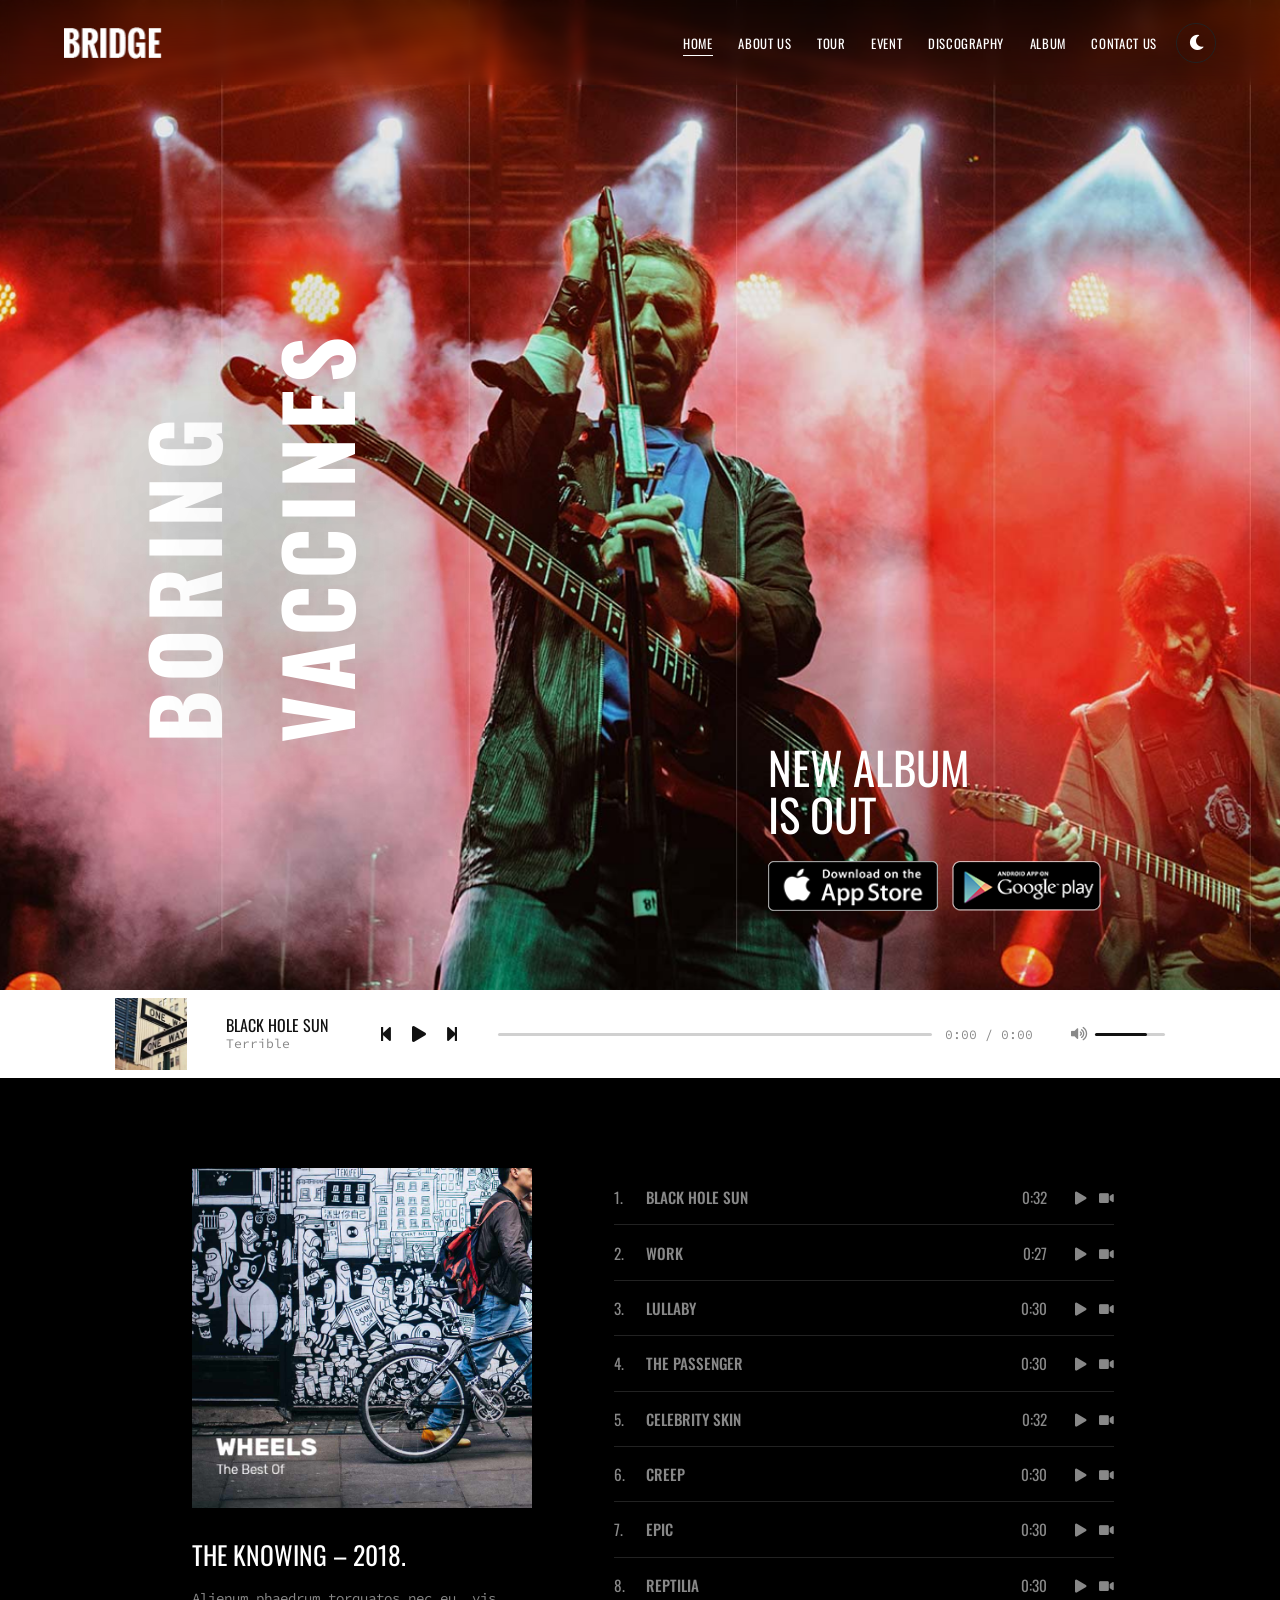
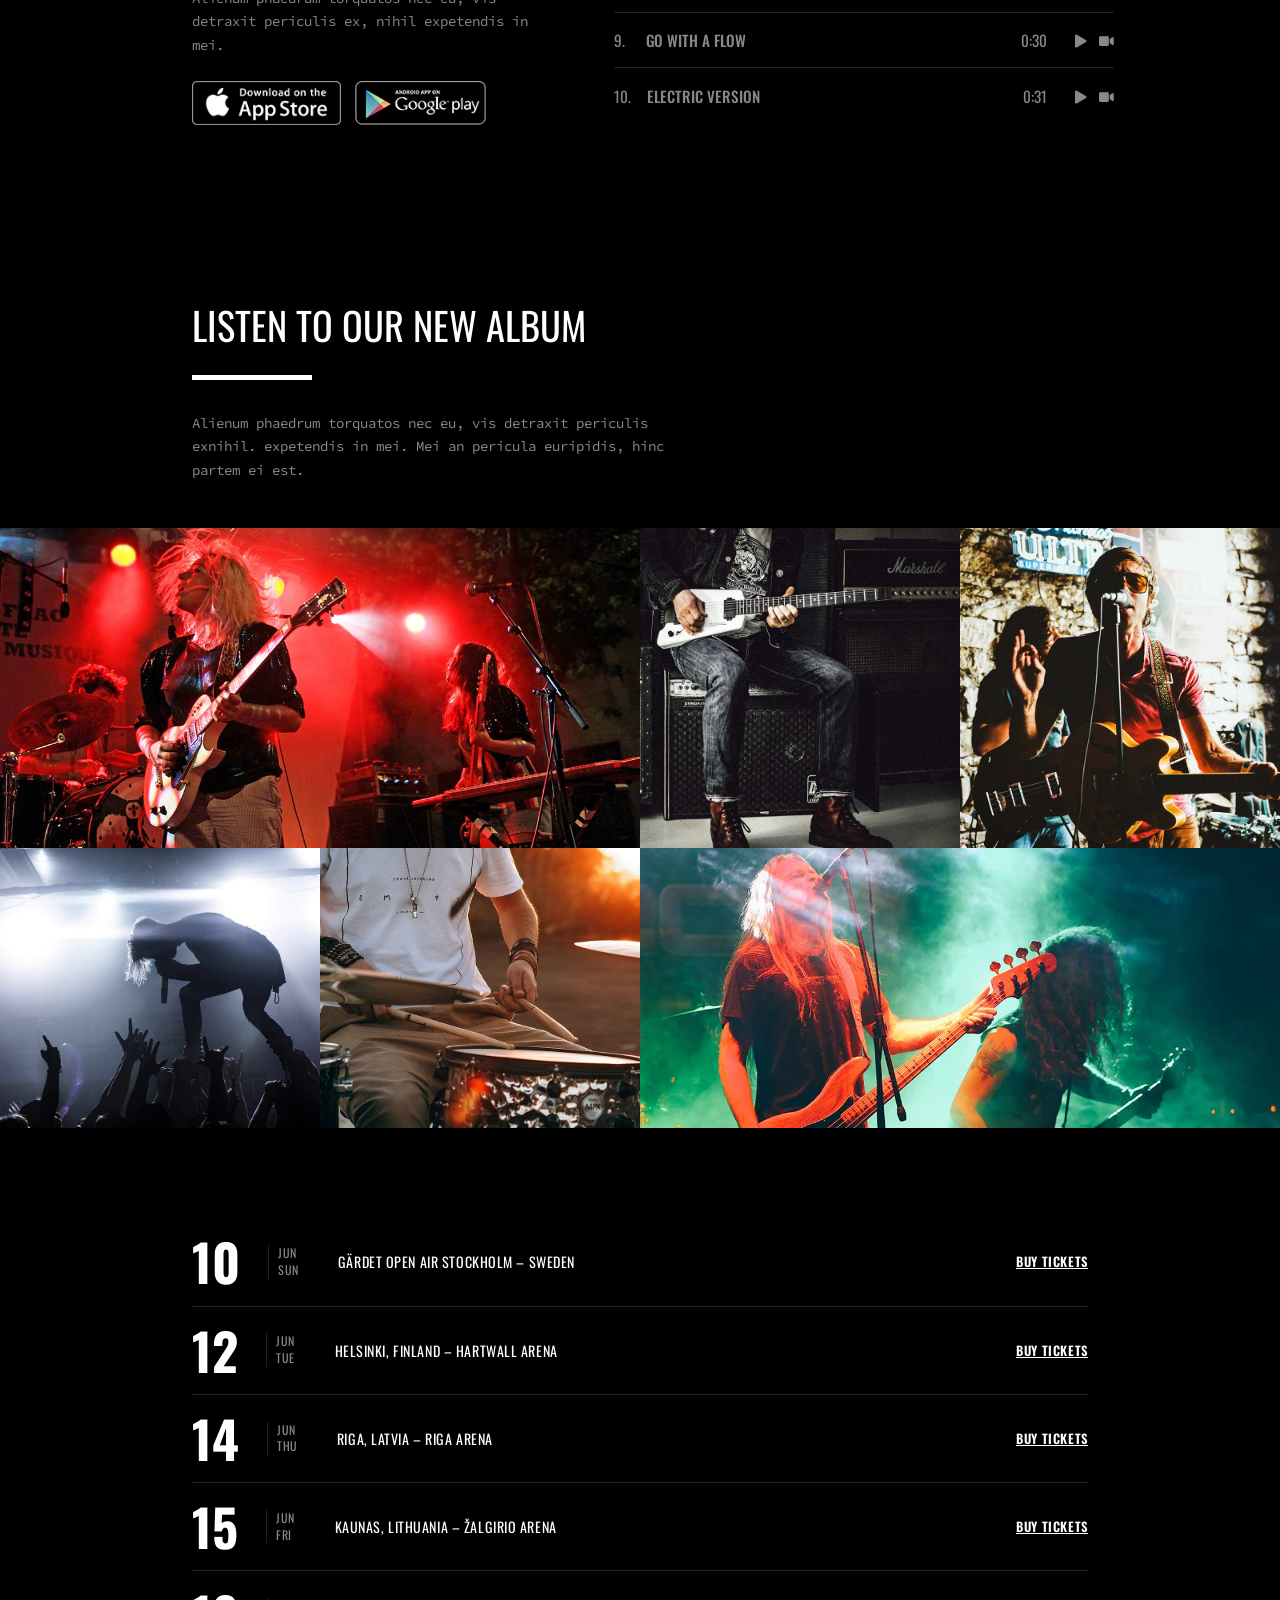
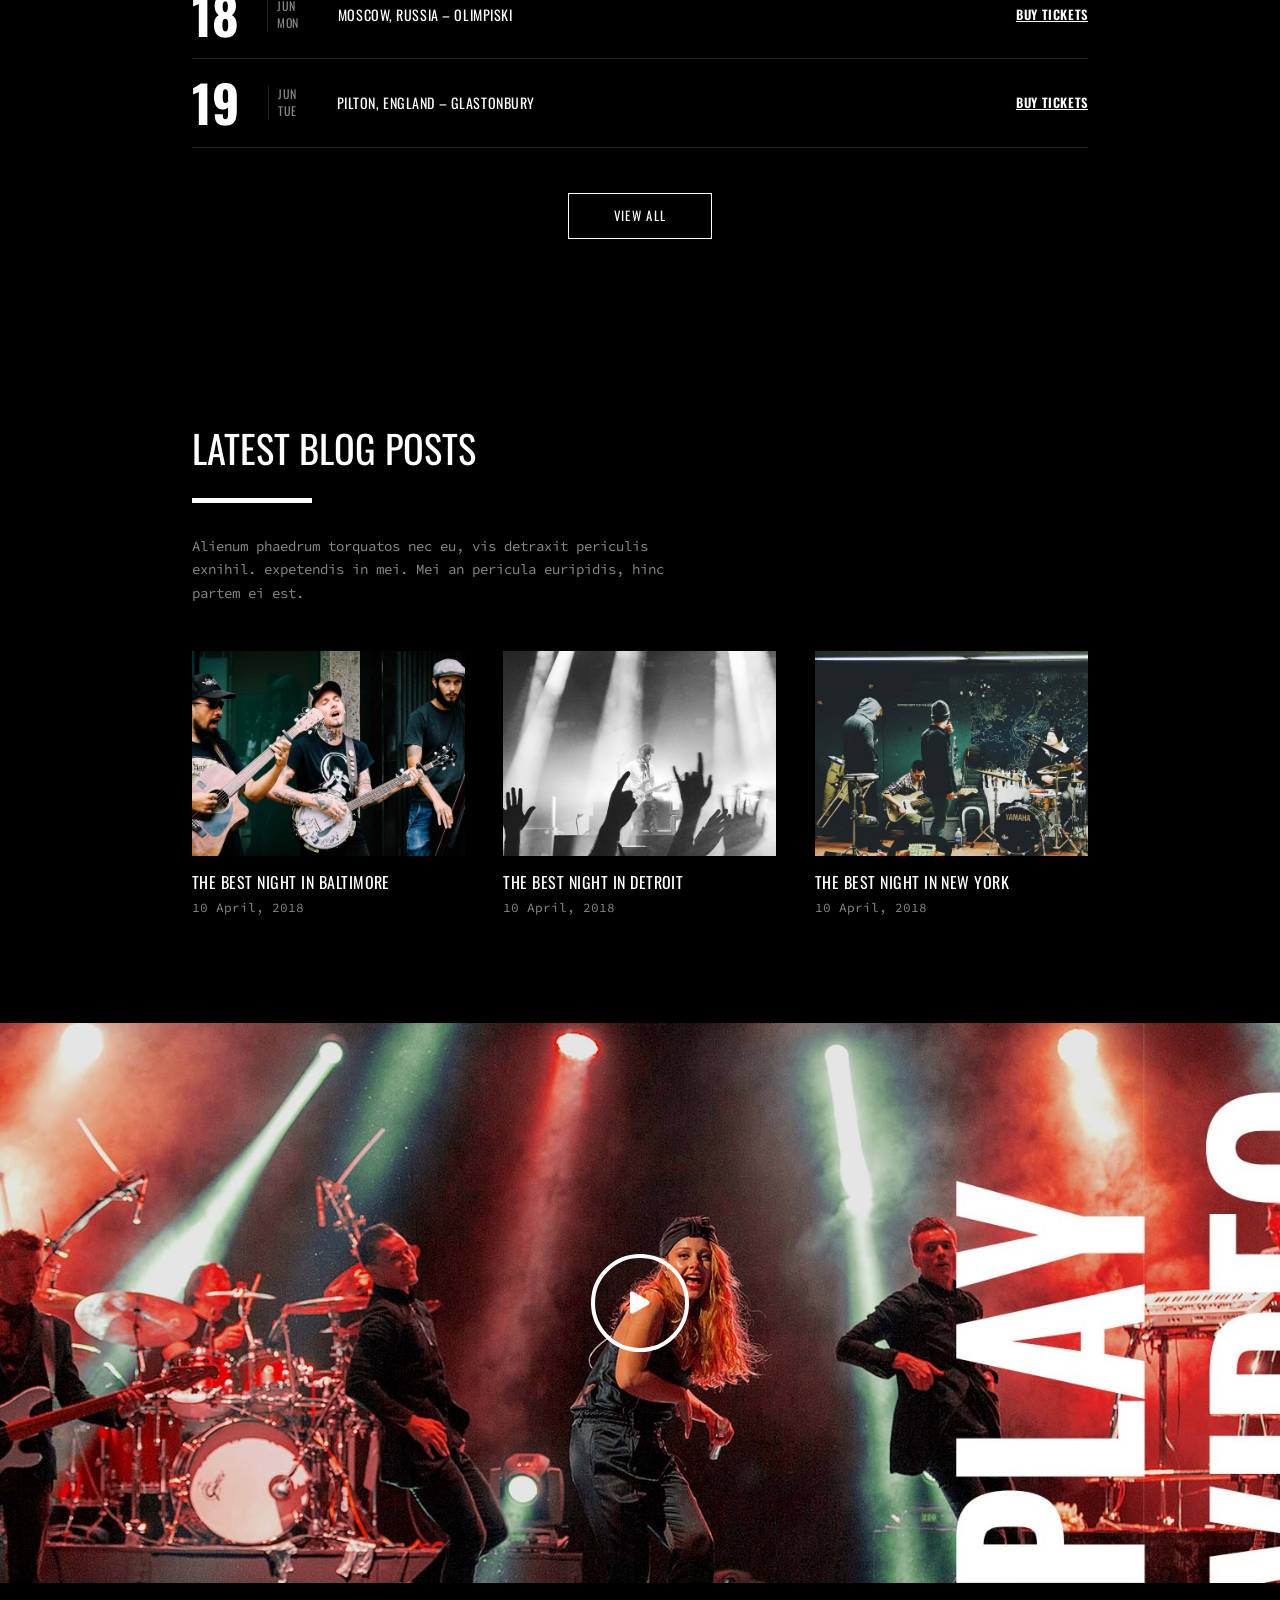
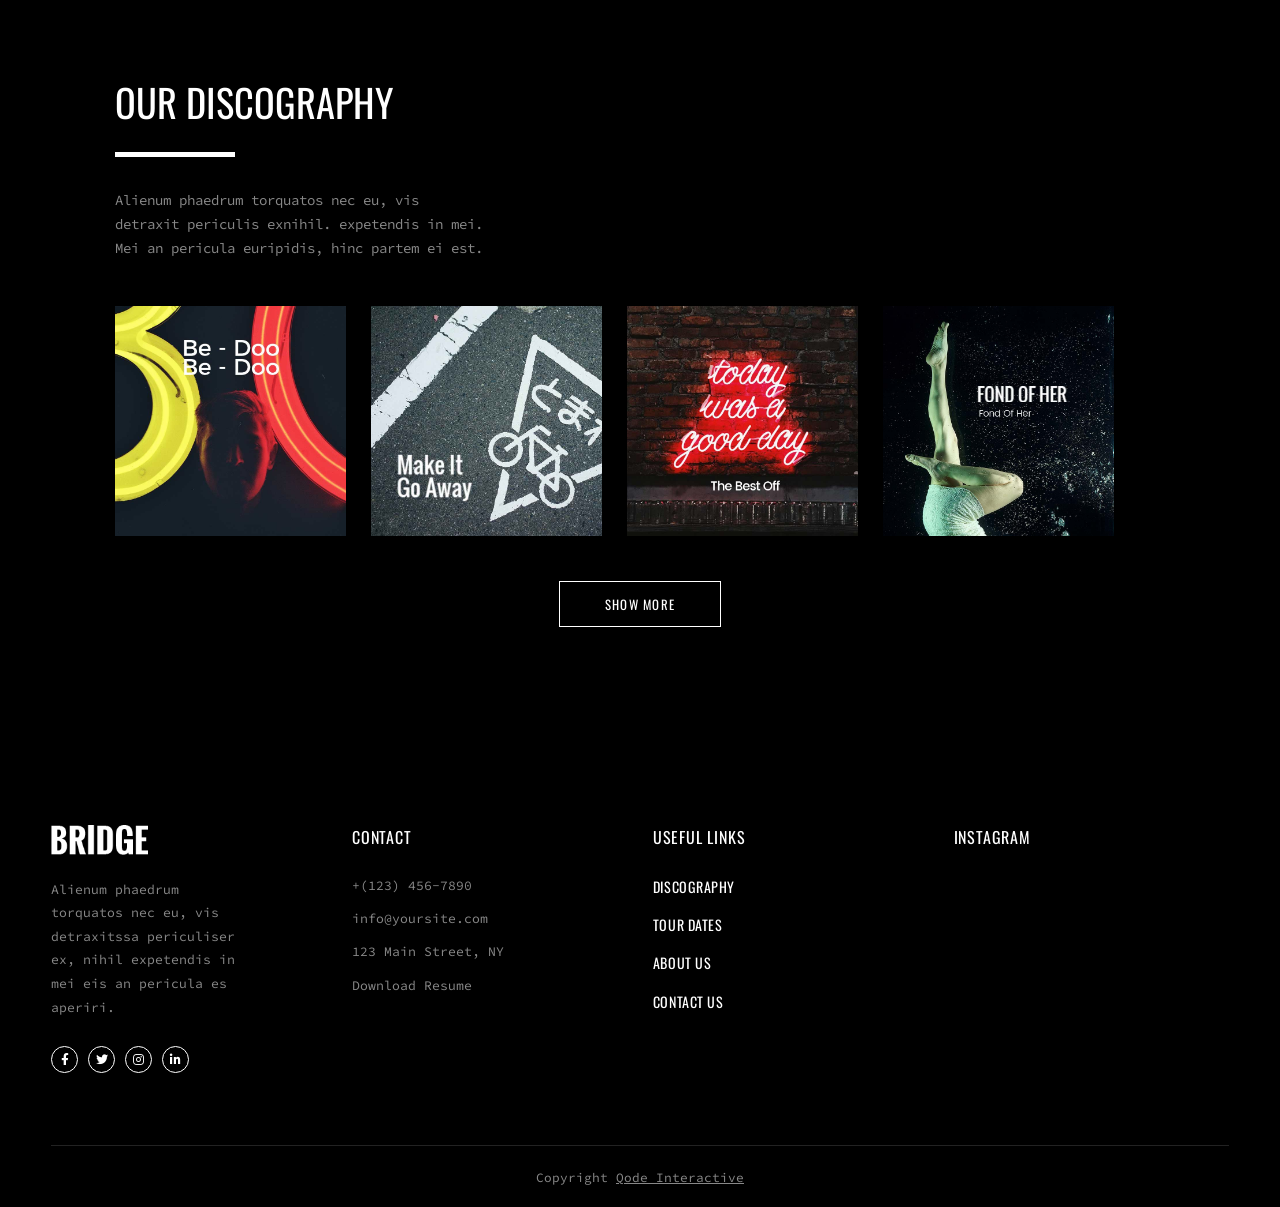
==== commit 3393fc37: "Responsive más prueba de toggle de modo claro y oscuro" ====
--- a/index.html
+++ b/index.html
@@ -21,13 +21,15 @@
   </head>
   <body>
 
-   <header>
+<header>
     <div class="logo">
         <a href="index.html">
             <img src="assets/images/logo-1.png" alt="Boring Vaccines">
         </a>
     </div>
-    <nav>
+
+    <div class="header-derecha">
+    <nav id="nav-principal">
         <ul>
             <li><a href="index.html" class="active">Home</a></li>
             <li><a href="about.html">About Us</a></li>
@@ -38,6 +40,16 @@
             <li><a href="contact.html">Contact Us</a></li>
         </ul>
     </nav>
+        <button class="theme-toggle" id="theme-toggle" type="button" aria-label="Cambiar a modo claro" aria-pressed="false">
+            <i class="fas fa-moon" aria-hidden="true"></i>
+            <i class="fas fa-sun" aria-hidden="true"></i>
+        </button>
+        <button class="menu-toggle" id="menu-toggle" aria-label="Abrir menú" aria-expanded="false" aria-controls="nav-principal">
+            <span></span>
+            <span></span>
+            <span></span>
+        </button>
+    </div>
 </header>
 
 <section class="hero">
@@ -58,19 +70,7 @@
 <section class="player-bar" id="player-bar"></section>
 
 <section class="album-section">
-    <div class="album-izquierda">
-        <img class="album-portada" src="assets/images/home2.jpg" alt="The Knowing">
-        <h2>The Knowing – 2018.</h2>
-        <p>Alienum phaedrum torquatos nec eu, vis detraxit periculis ex, nihil expetendis in mei.</p>
-        <div class="album-botones">
-            <a href="#" target="_blank">
-                <img src="assets/images/slider-img-2.png" alt="App Store">
-            </a>
-            <a href="#" target="_blank">
-                <img src="assets/images/slider-img-3.png" alt="Google Play">
-            </a>
-        </div>
-    </div>
+    <div class="album-izquierda" id="album-izquierda"></div>
     <div class="lista-canciones" id="lista-canciones"></div>
 </section>
 
@@ -187,4 +187,4 @@
 
     <script src="assets/js/script.js"></script>
   </body>
-</html>
+</html>
--- a/assets/css/style.css
+++ b/assets/css/style.css
@@ -1,9 +1,5 @@
-/* ============================================================
-   RESET BASE
-============================================================ */
-*,
-*::before,
-*::after {
+/* RESET BASE*/
+*,*::before,*::after {
   box-sizing: border-box;
   margin: 0;
   padding: 0;
@@ -11,14 +7,13 @@
 html {
   scroll-behavior: smooth;
 }
-
 body {
   font-family: "Open Sans", sans-serif;
-  background: #000;
-  color: #fff;
+  background: var(--bg);
+  color: var(--text);
   overflow-x: hidden;
-}
-
+  transition: background-color 0.35s ease, color 0.35s ease;
+}
 img {
   max-width: 100%;
   height: auto;
@@ -28,8 +23,7 @@
   text-decoration: none;
   color: inherit;
 }
-ul,
-ol {
+ul,ol {
   list-style: none;
 }
 button {
@@ -39,9 +33,7 @@
   border: none;
   color: inherit;
 }
-/* ============================================================
-   VARIABLES
-============================================================ */
+/* VARIABLES */
 :root {
   --black: #000;
   --white: #fff;
@@ -50,88 +42,110 @@
   --gray-border: #222;
   --font-heading: "Oswald", sans-serif;
   --font-mono: "Source Code Pro", monospace;
-}
-/* ============================================================
-   HEADER
-============================================================ */
-header {
-  position: absolute;
-  top: 0;
-  left: 0;
-  width: 100%;
-  z-index: 100;
-  padding: 2.5vh 5vw;
-  display: flex;
-  justify-content: space-between;
-  align-items: center;
-}
+
+  /* ===== TEMA (modo oscuro = default) ===== */
+  --bg: #000;
+  --bg-rgb: 0, 0, 0;
+  --surface: #151515;
+  --surface-2: #232323;
+  --surface-3: #333333;
+  --text: #ffffff;
+  --fg-rgb: 255, 255, 255;
+  --border-color: #222222;
+}
+
+/* ===== MODO CLARO ===== */
+[data-theme="light"] {
+  --bg: #ffffff;
+  --bg-rgb: 255, 255, 255;
+  --surface: #f2f2f2;
+  --surface-2: #e6e6e6;
+  --surface-3: #d4d4d4;
+  --text: #121212;
+  --fg-rgb: 0, 0, 0;
+  --border-color: #e0e0e0;
+  --gray: #666;
+  --gray-light: #3d3d3d;
+  --gray-border: #e0e0e0;
+}
+
+[data-theme="light"] .video-fondo,
+[data-theme="light"] .about-hero,
+[data-theme="light"] .tour-hero,
+[data-theme="light"] .contact-hero,
+[data-theme="light"] .event-mapa iframe {
+  filter: brightness(0.92);
+}
+/*  HEADER */
+header,.hero-band-name,.hero-cta,.album-section::before,#modal-cerrar,#video-lightbox-cerrar,#lightbox-cerrar,.video-boton-play,.disco-card img,.disco-overlay,.tour-hero-overlay,.contact-hero-overlay,.member::after,
+.member-info { position: absolute; }
+
+.modal-video iframe,#modal-cerrar,#video-lightbox-cerrar,#lightbox-cerrar,.fecha-tickets,.footer-linea,.album-controles button,.track-fila-comprar,.review-nav button,.album-video-seccion iframe,.video-nav button,.video-nav a,.event-mapa iframe { border: none; }
+
+/* PLAYER BAR */
+.player-bar { background: #fff; box-shadow: 0 0.0625em 0.75em rgba(0,0,0,0.12); }
+.galeria-encabezado h2::after,.blog-encabezado h2::after,.disco-encabezado h2::after,.boton-borde:hover,.footer-redes a:hover,.event-tickets-btn:hover,.event-redes-iconos a:hover,.album-progreso-fill,.album-disponible h2::after,.album-about h2::after,.album-lyrics h2::after,.album-reviews h2::after,.album-video-seccion h2::after,.event-detalles h2::after,.event-about h2::after,.event-redes h2::after,.contact-form-izquierda h2::after,.contact-form-derecha button { background: var(--text); }
+
+/*  HEADER */
+header,.album-portada,
+.galeria-seccion,
+.galeria-grilla,.galeria-grilla img,.blog-post img,.video-fondo,.disco-grilla,.disco-card img,.popUpMembers,.member img,.album-img,.album-progreso-track,.album-video-seccion iframe,.contact-form-derecha input,.contact-form-derecha textarea,
+.event-fila-top,.event-imagen img,.event-mapa iframe,
+.event-tickets-btn { width: 100%; }
+
+.progress-track,#modal-cerrar,#video-lightbox-cerrar,.galeria-grilla img,#lightbox-cerrar,.lightbox-controles button,.fecha-tickets,.boton-borde,
+.video-seccion,.video-boton-play,
+.scroll-top,.member,.album-controles button,.album-progreso-track,.track-fila-comprar,.lyric-titulo,.review-nav button,.video-nav button,.video-nav a,.contact-form-derecha button,
+.event-tickets-btn { cursor: pointer; }
+
+/*  HEADER */
+header,
+.player-bar,.player-controls,.player-progress,.player-volume,.cancion,
+.modal-video,.lightbox,.video-lightbox,.lightbox-controles,.lightbox-controles button,.fecha-item,.video-boton-play,.footer-redes a,.event-redes-iconos a,
+.scroll-top,
+.tour-hero,.about-hero,.socials a,.track-fila,.lyric-titulo,.review-pie,.video-nav,
+.contact-hero { align-items: center; }
+
+/* HERO */
+.hero,
+.player-bar,.progress-track,
+.album-section,.album-izquierda,
+.lista-canciones,.galeria-encabezado h2,.blog-encabezado h2,.album-about h2,.album-lyrics h2,.album-reviews h2,.album-video-seccion h2,.contact-form-izquierda h2,.event-detalles h2,.event-about h2,.event-redes h2,
+.video-seccion,.disco-card,
+.tour-hero,.about-hero,.tour-hero-titulo,.contact-hero-titulo,.listen-albums h2,.member,
+.album-disponible h2,
+.contact-hero { position: relative; }
+
+.player-artist,.breadcrumb,.player-time,.album-izquierda p,.galeria-encabezado p,#lightbox-contador,.blog-encabezado p,.blog-post-fecha,.disco-encabezado p,.disco-overlay p,.footer-descripcion,.footer-col address p,.footer-copyright,.before-the-albums,.member-info span,.album-cancion-info .info-artista,.track-fila-comprar,
+.album-about p,.album-meta li,.lyric-cuerpo,.review-texto,.contact-info-col p,.contact-form-izquierda > p,.contact-ciudad p,.contact-form-derecha input,.contact-form-derecha textarea,.contact-form-mensaje,.event-info li,
+.event-about p { font-family: var(--font-mono); }
+
+nav a,.hero-cta h2,.player-title,.album-izquierda h2,.cancion,.galeria-encabezado h2,.blog-encabezado h2,.album-about h2,.album-lyrics h2,.album-reviews h2,.album-video-seccion h2,.contact-form-izquierda h2,.event-detalles h2,.event-about h2,.event-redes h2,.disco-encabezado h2,.fecha-mes,.fecha-lugar,.fecha-tickets,.boton-borde,.blog-post-titulo,.disco-overlay h3,.disco-hero h1,.footer-col h3,.footer-links a,.tour-hero-titulo,.contact-hero-titulo,.listen-albums h2,.member-info h3,.album-cancion-info .info-titulo,.album-tracklist h3,.track-fila-titulo,
+.album-disponible h2,.lyric-titulo,.review-autor,.contact-info-col h3,.contact-ciudad h4,.contact-form-derecha button,
+.event-tickets-btn { text-transform: uppercase; }
+
+nav a,.hero-band-name,.hero-cta h2,.player-title,.album-izquierda h2,.cancion,.galeria-encabezado h2,.blog-encabezado h2,.album-about h2,.album-lyrics h2,.album-reviews h2,.album-video-seccion h2,.contact-form-izquierda h2,.event-detalles h2,.event-about h2,.event-redes h2,.disco-encabezado h2,.fecha-numero,.fecha-mes,.fecha-lugar,.fecha-tickets,.boton-borde,.blog-post-titulo,.disco-overlay h3,.disco-hero h1,.footer-col h3,.footer-links a,.tour-hero-titulo,.contact-hero-titulo,.listen-albums h2,.member-info h3,
+.album-cancion-info,.album-tracklist h3,.track-fila-titulo,
+.album-disponible h2,.lyric-titulo,.review-autor,.review-nav button,.contact-info-col h3,.contact-ciudad h4,.contact-form-derecha button,
+.event-tickets-btn { font-family: var(--font-heading); }
+
+header,nav ul,.event-redes-iconos a,.event-redes-iconos,.event-derecha,.event-fila-medio,.event-fila-top,.event-contenido,.contact-form-derecha,.contact-form-seccion,.contact-info-grilla,.contact-ciudades,.contact-hero,.video-nav,.review-pie,.lyric-titulo,.album-col-derecha,.album-contenido,.track-fila,.socials a,.socials,.popUpMembers,.tour-hero,.about-hero,.scroll-top,.footer-redes,.footer-redes a,.footer-grilla,.disco-grilla,.video-lightbox.activo,.video-boton-play,.blog-grilla,.fecha-item,.lightbox-controles button,.lightbox-controles,.lightbox.activo,.galeria-grilla,.modal-video.activo,.cancion-botones,.review-nav,.cancion,.album-botones,.album-section,.player-volume,.player-progress,.player-controls,.player-bar,.store-btns,.album-disponible-btns,.hero{display: flex;}/*  HEADER */
+header { top: 0; left: 0; z-index: 100; padding: 2.5vh 5vw; justify-content: space-between; background: linear-gradient(to bottom, rgba(var(--bg-rgb), 0.55), rgba(var(--bg-rgb), 0)); backdrop-filter: blur(6px); -webkit-backdrop-filter: blur(6px); transition: background-color 0.35s ease; }
 .logo img {
   height: 2em;
   width: auto;
 }
-
 nav ul {
-  display: flex;
   gap: 2vw;
 }
-
-nav a {
-  font-family: var(--font-heading);
-  font-size: 0.8rem;
-  font-weight: 400;
-  color: var(--white);
-  text-transform: uppercase;
-  letter-spacing: 0.05em;
-  padding-bottom: 0.1875em;
-  border-bottom: 0.0625em solid transparent;
-  transition: border-color 0.3s;
-}
-nav a:hover,
-nav a.active {
-  border-bottom-color: var(--white);
-}
-/* ============================================================
-   HERO
-============================================================ */
-.hero {
-  position: relative;
-  min-height: 110vh;
-  background: url("../images/background-1.png") center/cover no-repeat;
-  display: flex;
-  align-items: flex-end;
-}
-.hero-band-name {
-  position: absolute;
-  left: 9%;
-  top: 50%;
-  transform: translateY(-50%) rotate(180deg);
-  writing-mode: vertical-rl;
-  font-family: var(--font-heading);
-  font-size: clamp(3rem, 7vw, 7rem);
-  font-weight: 700;
-  color: var(--white);
-  letter-spacing: 0.08em;
-  text-shadow: 0 0.25em 1.5em rgba(0, 0, 0, 0.5);
-}
-
-.hero-cta {
-  position: absolute;
-  right: 14%;
-  bottom: 8%;
-  max-width: 30em;
-}
-
-.hero-cta h2 {
-  font-family: var(--font-heading);
-  font-size: clamp(2rem, 3.5vw, 3.5rem);
-  font-weight: 400;
-  text-transform: uppercase;
-  line-height: 1.05;
-  margin-bottom: 2.5vh;
-}
-
-.store-btns {
-  display: flex;
+nav a,.hero-band-name,.album-izquierda h2,.cancion:hover,.cancion-botones button:hover,#modal-cerrar,#video-lightbox-cerrar,.galeria-encabezado h2, .blog-encabezado h2, .album-about h2, .album-lyrics h2,.album-reviews h2, .album-video-seccion h2, .contact-form-izquierda h2,.event-detalles h2, .event-about h2, .event-redes h2, .disco-encabezado h2,#lightbox-cerrar,.lightbox-controles button,.fecha-numero,.fecha-lugar,.fecha-lugar a,.blog-post-titulo a,.fecha-tickets,.boton-borde,.blog-post-titulo,.event-redes-iconos a,.event-tickets-btn,.event-info li a:hover,.event-info li span,.contact-form-derecha button:hover,.contact-form-derecha input,.contact-form-derecha textarea,.contact-ciudad h4,.contact-info-col h3,.contact-hero-titulo,.video-nav button,.video-nav a,.review-nav button,.review-autor,.lyric-titulo,.album-meta li span,.album-disponible h2,.track-fila-comprar:hover,.track-fila-titulo,.album-tracklist h3,.album-cancion-info .info-titulo,.album-controles button,.tour-hero-titulo,.scroll-top:hover,.footer-links a,.footer-col h3,.footer-redes a,.disco-hero h1,.disco-overlay h3,.video-boton-play  {
+color: var(--text);
+}nav a { font-size: 0.8rem; font-weight: 400; letter-spacing: 0.05em; padding-bottom: 0.1875em; border-bottom: 0.0625em solid transparent; transition: border-color 0.3s; }
+nav a:hover,nav a.active {
+  border-bottom-color: var(--text);
+}/* HERO */
+.hero { min-height: 110vh; background: url("../images/background-1.png") center/cover no-repeat; align-items: flex-end; }.hero-band-name { left: 9%; top: 50%; transform: translateY(-50%) rotate(180deg); writing-mode: vertical-rl; font-size: clamp(3rem, 7vw, 7rem); font-weight: 700; letter-spacing: 0.08em; text-shadow: 0 0.25em 1.5em rgba(0, 0, 0, 0.5); }.hero-cta { right: 14%; bottom: 8%; max-width: 30em; }.hero-cta h2 { font-size: clamp(2rem, 3.5vw, 3.5rem); font-weight: 400; line-height: 1.05; margin-bottom: 2.5vh; }
+.store-btns,.album-disponible-btns {
   gap: 0.875em;
   flex-wrap: wrap;
 }
@@ -140,215 +154,62 @@
   width: auto;
   transition: opacity 0.3s;
 }
-.store-btns img:hover {
-  opacity: 0.7;
-}
-/* ============================================================
-   PLAYER BAR
-============================================================ */
-.player-bar {
-  background: var(--white);
-  display: flex;
-  align-items: center;
-  padding: 0 9vw;
-  height: 5.5em;
-  position: relative;
-  z-index: 10;
-  gap: 1vw;
-}
-
+.store-btns img:hover,.album-botones img:hover,.galeria-grilla img:hover,.album-disponible-btns img:hover,.lyric-titulo:hover {opacity: 0.7;}/* PLAYER BAR */
+.player-bar { padding: 0 9vw; height: 5.5em; z-index: 10; gap: 1vw; }
 .player-cover {
   width: 4.5em;
   height: 4.5em;
   object-fit: cover;
   flex-shrink: 0;
 }
-
 .player-info {
   padding: 0 2vw;
   min-width: 8.75em;
-}
-
-.player-title {
-  font-family: var(--font-heading);
-  font-size: 1rem;
-  color: #111;
-  text-transform: uppercase;
-  font-weight: 400;
-  line-height: 1.2;
-}
-
-.player-artist {
-  font-family: var(--font-mono);
-  font-size: 0.82rem;
-  color: var(--gray);
-}
-
-.player-controls {
-  display: flex;
-  align-items: center;
-  gap: 1.5vw;
-  margin-left: 1vw;
-}
-
+}.player-title { font-size: 1rem; color: #111; font-weight: 400; line-height: 1.2; }.player-artist,.breadcrumb { font-size: 0.82rem; color: var(--gray); }.player-controls { gap: 1.5vw; margin-left: 1vw; }
 .player-controls button {
   color: #111;
   font-size: 1rem;
   transition: opacity 0.3s;
 }
-
 .player-controls button:hover {
   opacity: 0.45;
-}
-
-.player-progress {
-  flex: 1;
-  margin: 0 2vw;
-  display: flex;
-  align-items: center;
-  gap: 1vw;
-}
-
-.progress-track {
-  flex: 1;
-  height: 0.1875em;
-  background: #d0d0d0;
-  cursor: pointer;
-  border-radius: 0.125em;
-  position: relative;
-}
-
+}.player-progress { flex: 1; margin: 0 2vw; gap: 1vw; }.progress-track { flex: 1; height: 0.1875em; background: #d0d0d0; border-radius: 0.125em; }
 .progress-fill {
   height: 100%;
   width: 0%;
   background: #111;
   border-radius: 0.125em;
   transition: width 0.1s linear;
-}
-
-.player-time {
-  font-family: var(--font-mono);
-  font-size: 0.82rem;
-  color: var(--gray);
-  white-space: nowrap;
-}
-
-.player-volume {
-  display: flex;
-  align-items: center;
-  gap: 0.6vw;
-}
-
+}.player-time { font-size: 0.82rem; color: var(--gray); white-space: nowrap; }.player-volume { gap: 0.6vw; }
 .player-volume i {
   color: var(--gray);
   font-size: 0.9rem;
 }
-
 .vol-track {
   width: 4.375em;
   height: 0.1875em;
   background: #d0d0d0;
   border-radius: 0.125em;
 }
-
 .vol-fill {
   width: 75%;
   height: 100%;
   background: #111;
   border-radius: 0.125em;
-}
-/* ============================================================
-   ALBUM SECTION
-============================================================ */
-.album-section {
-  display: flex;
-  background: url("../images/h1-img-8.jpg") center/cover no-repeat;
-  min-height: 80vh;
-  padding: 10vh 0;
-  position: relative;
-}
-
-.album-section::before {
-  content: "";
-  position: absolute;
-  inset: 0;
-  background: rgba(0, 0, 0, 0.55);
-}
-
-.album-izquierda {
-  position: relative;
-  z-index: 1;
-  margin-left: 15vw;
-  width: 28vw;
-  flex-shrink: 0;
-}
-
-.album-portada {
-  width: 100%;
-  max-width: 21.25em;
-}
-
-.album-izquierda h2 {
-  font-family: var(--font-heading);
-  font-size: clamp(1.4rem, 2vw, 2rem);
-  font-weight: 400;
-  text-transform: uppercase;
-  color: var(--white);
-  margin: 3vh 0 1.5vh;
-}
-
-.album-izquierda p {
-  font-family: var(--font-mono);
-  font-size: 0.88rem;
-  color: var(--gray);
-  line-height: 1.7;
-  margin-bottom: 2.5vh;
-}
-
+}/* ALBUM SECTION*/
+.album-section { background: url("../images/h1-img-8.jpg") center/cover no-repeat; min-height: 80vh; padding: 10vh 0; }.album-section::before { content: ""; inset: 0; background: rgba(0, 0, 0, 0.55); }.album-izquierda { z-index: 1; margin-left: 15vw; width: 28vw; flex-shrink: 0; }.album-portada { max-width: 21.25em; }.album-izquierda h2 { font-size: clamp(1.4rem, 2vw, 2rem); font-weight: 400; margin: 3vh 0 1.5vh; }.album-izquierda p { font-size: 0.88rem; color: var(--gray); line-height: 1.7; margin-bottom: 2.5vh; }
 .album-botones {
-  display: flex;
   gap: 0.875em;
 }
-
 .album-botones img {
   height: 2.75em;
   width: auto;
   transition: opacity 0.3s;
-}
-
-.album-botones img:hover {
-  opacity: 0.7;
-}
-
-/* Lista de canciones */
-.lista-canciones {
-  position: relative;
-  z-index: 1;
-  flex: 1;
-  margin: 0 13vw 0 5vw;
-  align-self: center;
-}
-
-.cancion {
-  display: flex;
-  align-items: center;
-  border-bottom: 0.0625em solid var(--gray-border);
-  padding: 1.8vh 0;
-  font-family: var(--font-heading);
-  text-transform: uppercase;
-  color: var(--gray);
-  font-size: 0.95rem;
-  gap: 1.2vw;
-  transition: color 0.3s;
-}
-
+}/* Lista de canciones */
+.lista-canciones { z-index: 1; flex: 1; margin: 0 13vw 0 5vw; align-self: center; }.cancion { border-bottom: 0.0625em solid var(--gray-border); padding: 1.8vh 0; color: var(--gray); font-size: 0.95rem; gap: 1.2vw; transition: color 0.3s; }
 .cancion:last-child {
   border-bottom: none;
 }
-.cancion:hover {
-  color: var(--white);
-}
-
 .cancion-numero {
   min-width: 2ch;
 }
@@ -359,1602 +220,349 @@
 .cancion-duracion {
   margin-right: 1vw;
 }
-
-.cancion-botones {
-  display: flex;
+.cancion-botones,.review-nav {
   gap: 1vw;
 }
-
 .cancion-botones button {
   color: var(--gray);
   font-size: 0.82rem;
   transition: color 0.3s;
-}
-
-.cancion-botones button:hover {
-  color: var(--white);
-}
-/* ============================================================
-   MODAL VIDEO
-============================================================ */
-.modal-video {
-  display: none;
-  position: fixed;
-  inset: 0;
-  background: rgba(0, 0, 0, 0.88);
-  z-index: 1000;
-  align-items: center;
-  justify-content: center;
-}
-
-.modal-video.activo {
-  display: flex;
-}
-
-.modal-video iframe {
-  width: 62vw;
-  height: 35vw;
-  border: none;
-}
-
-#modal-cerrar {
-  position: absolute;
-  top: 3vh;
-  right: 2vw;
-  color: var(--white);
-  font-size: 1.8rem;
-  cursor: pointer;
-  background: none;
-  border: none;
-  transition: opacity 0.3s;
-}
-
-#modal-cerrar:hover {
-  opacity: 0.6;
-}
-/* ============================================================
-   GALERIA
-============================================================ */
-.galeria-seccion {
-    background: var(--black);
-    width: 100%;
-    overflow: hidden;
-}
-
+}/* MODAL VIDEO */
+.modal-video, .lightbox, .video-lightbox { display: none; position: fixed; inset: 0; z-index: 1000; justify-content: center; }
+.modal-video { background: rgba(0, 0, 0, 0.88); }.modal-video iframe { width: 62vw; height: 35vw; }#modal-cerrar,#video-lightbox-cerrar { top: 3vh; right: 2vw; font-size: 1.8rem; background: none; transition: opacity 0.3s; }
+#modal-cerrar:hover,#lightbox-cerrar:hover,.fecha-lugar a:hover,.fecha-tickets:hover,.blog-post-titulo a:hover,#video-lightbox-cerrar:hover,.breadcrumb a:hover,.footer-links a:hover  {opacity: 0.6;}/* GALERIA*/
+.galeria-seccion { background: var(--bg); overflow: hidden; }
 .galeria-encabezado {
     padding: 9vh 15vw 0;
-}
-
-.galeria-encabezado h2 {
-    font-family: var(--font-heading);
-    font-size: clamp(2rem, 3vw, 3rem);
-    font-weight: 400;
-    text-transform: uppercase;
-    color: var(--white);
-    position: relative;
-    margin-bottom: 1.5vh;
-}
-
-.galeria-encabezado h2::after {
-    content: '';
-    display: block;
-    width: 3.125em;
-    height: 0.125em;
-    background: var(--white);
-    margin-top: 2.5vh;
-}
-
-.galeria-encabezado p {
-    font-family: var(--font-mono);
-    font-size: 0.88rem;
-    color: var(--gray);
-    line-height: 1.7;
-    max-width: 55%;
-    margin-top: 3.5vh;
-    margin-bottom: 5vh;
-}
-
-/* ─── GRILLA ─────────────────────────────────────────── */
-.galeria-grilla {
-    display: flex;
-    flex-wrap: wrap;
-    width: 100%;
-}
-
-.galeria-grilla img {
-    width: 100%;
-    object-fit: cover;
-    cursor: pointer;
-    transition: opacity 0.3s ease;
-    display: block;
-}
-
-.galeria-grilla img:hover {
-    opacity: 0.7;
-}
-
+}.galeria-encabezado h2, .blog-encabezado h2, .album-about h2, .album-lyrics h2,.album-reviews h2, .album-video-seccion h2, .contact-form-izquierda h2,.event-detalles h2, .event-about h2, .event-redes h2, .disco-encabezado h2 { font-weight: 400; }
+.galeria-encabezado h2, .blog-encabezado h2, .disco-encabezado h2 { font-size: clamp(2rem, 3vw, 3rem); }
+.album-about h2, .album-lyrics h2, .album-reviews h2, .album-video-seccion h2 { font-size: clamp(1.5rem, 2vw, 2rem); }
+.contact-form-izquierda h2 { font-size: clamp(1.8rem, 2.5vw, 2.5rem); }
+.event-detalles h2, .event-about h2, .event-redes h2 { font-size: clamp(1.2rem, 1.8vw, 1.8rem); }
+.galeria-encabezado h2, .blog-encabezado h2, .album-about h2, .album-lyrics h2, .album-reviews h2 { margin-bottom: 1.5vh; }
+.album-video-seccion h2 { margin-bottom: 2.5vh; }
+.contact-form-izquierda h2, .event-detalles h2, .event-about h2, .event-redes h2 { margin-bottom: 2vh; }
+.disco-encabezado h2 { margin-bottom: 0; }.galeria-encabezado h2::after,.blog-encabezado h2::after,.disco-encabezado h2::after { content: ''; display: block; width: 3.125em; height: 0.125em; margin-top: 2.5vh; }.galeria-encabezado p { font-size: 0.88rem; color: var(--gray); line-height: 1.7; max-width: 55%; margin-top: 3.5vh; margin-bottom: 5vh; }/* GRILLA  */
+.galeria-grilla { flex-wrap: wrap; }.galeria-grilla img { object-fit: cover; transition: opacity 0.3s ease; display: block; }
 @media (min-width: 48em) {
     /* Fila 1: grande - chica - chica */
     .galeria-grilla img:nth-child(1) { width: 50%; height: 20em; }
-    .galeria-grilla img:nth-child(2) { width: 25%; height: 20em; }
+    .galeria-grilla img:nth-child(2),
     .galeria-grilla img:nth-child(3) { width: 25%; height: 20em; }
 
     /* Fila 2: chica - chica - grande */
-    .galeria-grilla img:nth-child(4) { width: 25%; height: 17.5em; }
+    .galeria-grilla img:nth-child(4),
     .galeria-grilla img:nth-child(5) { width: 25%; height: 17.5em; }
     .galeria-grilla img:nth-child(6) { width: 50%; height: 17.5em; }
 }
-
-/* ============================================================
-   LIGHTBOX
-============================================================ */
-.lightbox {
-    display: none;
-    position: fixed;
-    inset: 0;
-    background: rgba(0,0,0,0.95);
-    z-index: 1000;
-    flex-direction: column;
-    align-items: center;
-    justify-content: center;
-}
-
-.lightbox.activo {
-    display: flex;
-}
-
+/*LIGHTBOX */
+.lightbox { background: rgba(0,0,0,0.95); flex-direction: column; }
 .lightbox img {
     max-width: 85vw;
     max-height: 75vh;
     object-fit: contain;
-}
-
-#lightbox-cerrar {
-    position: absolute;
-    top: 4vh;
-    right: 4vw;
-    color: var(--white);
-    font-size: 2rem;
-    background: none;
-    border: none;
-    cursor: pointer;
-    transition: transform 0.2s, opacity 0.3s;
-}
-
+}#lightbox-cerrar { top: 4vh; right: 4vw; font-size: 2rem; background: none; transition: transform 0.2s, opacity 0.3s; }
 #lightbox-cerrar:hover {
-    opacity: 0.6;
-    transform: scale(1.1);
-}
-
-.lightbox-controles {
-    display: flex;
-    align-items: center;
-    gap: 2vw;
-    margin-top: 3vh;
-}
-
-.lightbox-controles button {
-    color: var(--white);
-    font-size: 1.2rem;
-    width: 2.75em;
-    height: 2.75em;
-    border: 0.125em solid var(--white);
-    border-radius: 50%;
-    background: none;
-    cursor: pointer;
-    display: flex;
-    align-items: center;
-    justify-content: center;
-    transition: background 0.3s, transform 0.2s;
-}
-
+transform: scale(1.1);
+}.lightbox-controles { gap: 2vw; margin-top: 3vh; }.lightbox-controles button { font-size: 1.2rem; width: 2.75em; height: 2.75em; border: 0.125em solid var(--text); border-radius: 50%; background: none; justify-content: center; transition: background 0.3s, transform 0.2s; }
 .lightbox-controles button:hover {
     background: rgba(255,255,255,0.2);
     transform: scale(1.05);
-}
-
-#lightbox-contador {
-    font-family: var(--font-mono);
-    font-size: 0.9rem;
-    color: var(--gray-light);
-    letter-spacing: 0.0625em;
-}
-
-/* ============================================================
-   TOUR DATES
-============================================================ */
+}#lightbox-contador { font-size: 0.9rem; color: var(--gray-light); letter-spacing: 0.0625em; }
+/* TOUR DATES*/
 .fechas-seccion {
     padding: 10vh 15vw;
-    background: var(--black);
-}
-
-.fecha-item {
-    display: flex;
-    align-items: center;
-    border-bottom: 0.0625em solid var(--gray-border);
-    padding: 2vh 0;
-    gap: 1vw;
-    flex-wrap: wrap;
-}
-
-.fecha-numero {
-    font-family: var(--font-heading);
-    font-size: clamp(2.5rem, 4vw, 3.8rem);
-    font-weight: 700;
-    color: var(--white);
-    line-height: 1;
-    margin-right: 0.3em;
-}
-
-.fecha-mes {
-    font-family: var(--font-heading);
-    font-size: 0.75rem;
-    color: var(--gray);
-    text-transform: uppercase;
-    line-height: 1.4;
-    letter-spacing: 0.08em;
-    border-left: 0.0625em solid var(--gray-border);
-    padding-left: 0.7em;
-    min-width: 2.5em;
-}
-
-.fecha-lugar {
-    flex: 1;
-    font-family: var(--font-heading);
-    font-size: 0.88rem;
-    font-weight: 400;
-    color: var(--white);
-    text-transform: uppercase;
-    letter-spacing: 0.04em;
-    padding-left: 2vw;
-}
-
-.fecha-lugar a {
-    color: var(--white);
+    background: var(--bg);
+}.fecha-item { border-bottom: 0.0625em solid var(--gray-border); padding: 2vh 0; gap: 1vw; flex-wrap: wrap; }.fecha-numero { font-size: clamp(2.5rem, 4vw, 3.8rem); font-weight: 700; line-height: 1; margin-right: 0.3em; }.fecha-mes { font-size: 0.75rem; color: var(--gray); line-height: 1.4; letter-spacing: 0.08em; border-left: 0.0625em solid var(--gray-border); padding-left: 0.7em; min-width: 2.5em; }.fecha-lugar { flex: 1; font-size: 0.88rem; font-weight: 400; letter-spacing: 0.04em; padding-left: 2vw; }
+.fecha-lugar a,.blog-post-titulo a {
     transition: opacity 0.3s;
-}
-
-.fecha-lugar a:hover { opacity: 0.6; }
-
-.fecha-tickets {
-    font-family: var(--font-heading);
-    font-size: 0.8rem;
-    font-weight: 600;
-    color: var(--white);
-    text-transform: uppercase;
-    text-decoration: underline;
-    letter-spacing: 0.05em;
-    transition: opacity 0.3s;
-    margin-left: auto;
-    background: none;
-    border: none;
-    cursor: pointer;
-}
-
-.fecha-tickets:hover { opacity: 0.6; }
-
-.fechas-boton-wrap {
+}.fecha-tickets { font-size: 0.8rem; font-weight: 600; text-decoration: underline; letter-spacing: 0.05em; transition: opacity 0.3s; margin-left: auto; background: none; }
+.fechas-boton-wrap,.disco-boton-wrap {
     text-align: center;
     margin-top: 5vh;
-}
-
-.boton-borde {
-    display: inline-block;
-    font-family: var(--font-heading);
-    font-size: 0.8rem;
-    font-weight: 400;
-    text-transform: uppercase;
-    letter-spacing: 0.1em;
-    color: var(--white);
-    border: 0.0625em solid var(--white);
-    padding: 1.4vh 3.5vw;
-    transition: background 0.3s, color 0.3s;
-    background: transparent;
-    cursor: pointer;
-}
-
-.boton-borde:hover { background: var(--white); color: var(--black); }
-/* ============================================================
-   BLOG
-============================================================ */
+}.boton-borde { display: inline-block; font-size: 0.8rem; font-weight: 400; letter-spacing: 0.1em; border: 0.0625em solid var(--text); padding: 1.4vh 3.5vw; transition: background 0.3s, color 0.3s; background: transparent; }.boton-borde:hover,.footer-redes a:hover,.event-tickets-btn:hover,.event-redes-iconos a:hover { color: var(--bg); }
+/* BLOG */
 .blog-seccion {
     padding: 10vh 15vw 12vh;
-    background: var(--black);
-}
-
+    background: var(--bg);
+}
 .blog-encabezado {
     margin-bottom: 5vh;
-}
-
-.blog-encabezado h2 {
-    font-family: var(--font-heading);
-    font-size: clamp(2rem, 3vw, 3rem);
-    font-weight: 400;
-    text-transform: uppercase;
-    color: var(--white);
-    position: relative;
-    margin-bottom: 1.5vh;
-}
-
-.blog-encabezado h2::after {
-    content: '';
-    display: block;
-    width: 3.125em;
-    height: 0.125em;
-    background: var(--white);
-    margin-top: 2.5vh;
-}
-
-.blog-encabezado p {
-    font-family: var(--font-mono);
-    font-size: 0.88rem;
-    color: var(--gray);
-    line-height: 1.7;
-    max-width: 55%;
-    margin-top: 3.5vh;
-}
-
+}.blog-encabezado p { font-size: 0.88rem; color: var(--gray); line-height: 1.7; max-width: 55%; margin-top: 3.5vh; }
 .blog-grilla {
-    display: flex;
     gap: 3vw;
     flex-wrap: wrap;
 }
-
 .blog-post {
     width: calc(33.33% - 2vw);
     overflow: hidden;
-}
-
-.blog-post img {
-    width: 100%;
-    aspect-ratio: 4/3;
-    object-fit: cover;
-    display: block;
-    transition: transform 0.4s ease;
-}
-
-.blog-post:hover img { transform: scale(1.03); }
-
-.blog-post-titulo {
-    font-family: var(--font-heading);
-    font-size: 1rem;
-    font-weight: 400;
-    color: var(--white);
-    text-transform: uppercase;
-    margin-top: 1.5vh;
-    letter-spacing: 0.03em;
-}
-
-.blog-post-titulo a {
-    color: var(--white);
-    transition: opacity 0.3s;
-}
-
-.blog-post-titulo a:hover { opacity: 0.6; }
-
-.blog-post-fecha {
-    font-family: var(--font-mono);
-    font-size: 0.8rem;
-    color: var(--gray);
-    margin-top: 0.6vh;
-}
-/* ============================================================
-   VIDEO SECTION
-============================================================ */
-.video-seccion {
-    position: relative;
-    overflow: hidden;
-    cursor: pointer;
-}
-
-.video-fondo {
-    width: 100%;
-    aspect-ratio: 16/7;
-    object-fit: cover;
-    display: block;
-    transition: transform 0.5s ease;
-}
-
-.video-seccion:hover .video-fondo { transform: scale(1.02); }
-
-.video-boton-play {
-    position: absolute;
-    top: 50%;
-    left: 50%;
-    transform: translate(-50%, -50%);
-    width: 4.375em;
-    height: 4.375em;
-    border: 0.1875em solid var(--white);
-    border-radius: 50%;
-    display: flex;
-    align-items: center;
-    justify-content: center;
-    font-size: 1.4rem;
-    color: var(--white);
-    background: transparent;
-    cursor: pointer;
-    transition: background 0.3s;
-}
-
+}.blog-post img { aspect-ratio: 4/3; object-fit: cover; display: block; transition: transform 0.4s ease; }
+.blog-post:hover img { transform: scale(1.03); }.blog-post-titulo { font-size: 1rem; font-weight: 400; margin-top: 1.5vh; letter-spacing: 0.03em; }.blog-post-fecha { font-size: 0.8rem; color: var(--gray); margin-top: 0.6vh; }/*  VIDEO SECTION*/
+.video-seccion { overflow: hidden; }.video-fondo { aspect-ratio: 16/7; object-fit: cover; display: block; transition: transform 0.5s ease; }
+.video-seccion:hover .video-fondo { transform: scale(1.02); }.video-boton-play { top: 50%; left: 50%; transform: translate(-50%, -50%); width: 4.375em; height: 4.375em; border: 0.1875em solid var(--text); border-radius: 50%; justify-content: center; font-size: 1.4rem; background: transparent; transition: background 0.3s; }
 .video-seccion:hover .video-boton-play {
     background: rgba(255,255,255,0.15);
 }
-
-/* ============================================================
-   VIDEO LIGHTBOX
-============================================================ */
-.video-lightbox {
-    display: none;
-    position: fixed;
-    inset: 0;
-    background: rgba(0,0,0,0.92);
-    z-index: 1000;
-    align-items: center;
-    justify-content: center;
-}
-
-.video-lightbox.activo { display: flex; }
-
+/* VIDEO LIGHTBOX*/
+.video-lightbox { background: rgba(0,0,0,0.92); }
 .video-lightbox video {
     max-width: 80vw;
     max-height: 80vh;
-}
-
-#video-lightbox-cerrar {
-    position: absolute;
-    top: 3vh;
-    right: 2vw;
-    color: var(--white);
-    font-size: 1.8rem;
-    background: none;
-    border: none;
-    cursor: pointer;
-    transition: opacity 0.3s;
-}
-
-#video-lightbox-cerrar:hover { opacity: 0.6; }
-
-/* ============================================================
-   DISCOGRAPHY
-============================================================ */
+}/* DISCOGRAPHY*/
 .disco-seccion {
     padding: 10vh 0 12vh 0;
-    background: var(--black);
-}
-
+    background: var(--bg);
+}
 .disco-encabezado {
     padding: 0 9vw;
     margin-bottom: 5vh;
-}
-
-.disco-encabezado h2 {
-    font-family: var(--font-heading);
-    font-size: clamp(2rem, 3vw, 3rem);
-    font-weight: 400;
-    text-transform: uppercase;
-    color: var(--white);
-    margin-bottom: 0;
-}
-
-.disco-encabezado h2::after {
-    content: '';
-    display: block;
-    width: 3.125em;
-    height: 0.125em;
-    background: var(--white);
-    margin-top: 2.5vh;
-}
-
-.disco-encabezado p {
-    font-family: var(--font-mono);
-    font-size: 0.88rem;
-    color: var(--gray);
-    line-height: 1.7;
-    max-width: 26.25em;
-    margin-top: 3.5vh;
-}
-
-.disco-grilla {
-    display: flex;
-    flex-wrap: wrap;
-    width: 100%;
-    gap: 1.5625em;
-    margin: 0;
-    padding: 0 9vw;
-}
-
-.disco-card {
-    width: 22%;
-    position: relative;
-    overflow: hidden;
-    margin: 0;
-    padding: 0;
-    line-height: 0;
-    height: 18vw;
-    flex-shrink: 0;
-}
-
-.disco-card img {
-    width: 100%;
-    height: 100%;
-    object-fit: cover;
-    display: block;
-    transition: opacity 0.4s;
-    position: absolute;
-    inset: 0;
-}
-
+}.disco-encabezado p { font-size: 0.88rem; color: var(--gray); line-height: 1.7; max-width: 26.25em; margin-top: 3.5vh; }.disco-grilla { flex-wrap: wrap; gap: 1.5625em; margin: 0; padding: 0 9vw; }.disco-card { width: 22%; overflow: hidden; margin: 0; padding: 0; line-height: 0; height: 18vw; flex-shrink: 0; }.disco-card img { height: 100%; object-fit: cover; display: block; transition: opacity 0.4s; inset: 0; }
 .disco-card:hover img {
     opacity: 0.35;
-}
-
-.disco-overlay {
-    position: absolute;
-    left: 10%;
-    bottom: 8%;
-    opacity: 0;
-    transform: translateY(0.625em);
-    transition: opacity 0.35s, transform 0.35s;
-    pointer-events: none;
-    z-index: 1;
-}
-
+}.disco-overlay { left: 10%; bottom: 8%; opacity: 0; transform: translateY(0.625em); transition: opacity 0.35s, transform 0.35s; pointer-events: none; z-index: 1; }
+.disco-card:hover .disco-overlay,.scroll-top.visible,.member:hover .member-info {  opacity: 1;}
 .disco-card:hover .disco-overlay {
-    opacity: 1;
-    transform: translateY(0);
-}
-
-.disco-overlay h3 {
-    font-family: var(--font-heading);
-    font-size: clamp(1rem, 1.5vw, 1.4rem);
-    font-weight: 400;
-    text-transform: uppercase;
-    color: var(--white);
-    line-height: 1.1;
-    margin-bottom: 0.3em;
-}
-
-.disco-overlay p {
-    font-family: var(--font-mono);
-    font-size: 0.82rem;
-    color: var(--gray-light);
-}
-
-.disco-boton-wrap {
-    text-align: center;
-    margin-top: 5vh;
-}
-
+transform: translateY(0);
+}.disco-overlay h3 { font-size: clamp(1rem, 1.5vw, 1.4rem); font-weight: 400; line-height: 1.1; margin-bottom: 0.3em; }.disco-overlay p { font-size: 0.82rem; color: var(--gray-light); }
 .disco-hero {
-    background: var(--black);
+    background: var(--bg);
     padding: 12vh 9vw 4vh;
-}
-
-.disco-hero h1 {
-    font-family: var(--font-heading);
-    font-size: clamp(2rem, 4vw, 3.5rem);
-    font-weight: 700;
-    text-transform: uppercase;
-    color: var(--white);
-    letter-spacing: 0.05em;
-    margin-bottom: 1.5vh;
-}
-
-.breadcrumb {
-    font-family: var(--font-mono);
-    font-size: 0.82rem;
-    color: var(--gray);
-}
-
+}.disco-hero h1 { font-size: clamp(2rem, 4vw, 3.5rem); font-weight: 700; letter-spacing: 0.05em; margin-bottom: 1.5vh; }
 .breadcrumb a {
     color: var(--gray);
     transition: opacity 0.3s;
 }
-
-.breadcrumb a:hover {
-    opacity: 0.6;
-}
-/* ============================================================
-   FOOTER
-============================================================ */
+/* FOOTER*/
 footer {
     padding: 10vh 4vw 0;
-    background: var(--black);
-}
-
+    background: var(--bg);
+}
 .footer-grilla {
-    display: flex;
     gap: 2vw;
     padding-bottom: 8vh;
     flex-wrap: wrap;
 }
-
-.footer-col {
+.footer-col,.contact-info-col {
     flex: 1;
     min-width: 11.25em;
 }
-
 .footer-logo {
     height: 1.875em;
     width: auto;
     margin-bottom: 2.5vh;
-}
-
-.footer-descripcion {
-    font-family: var(--font-mono);
-    font-size: 0.82rem;
-    color: var(--gray);
-    line-height: 1.8;
-    margin-bottom: 3vh;
-    max-width: 15em;
-}
-
+}.footer-descripcion { font-size: 0.82rem; color: var(--gray); line-height: 1.8; margin-bottom: 3vh; max-width: 15em; }
 .footer-redes {
-    display: flex;
     gap: 0.625em;
-}
-
-.footer-redes a {
-    width: 2.25em;
-    height: 2.25em;
-    border: 0.125em solid var(--white);
-    border-radius: 50%;
-    display: flex;
-    align-items: center;
-    justify-content: center;
-    font-size: 0.75rem;
-    color: var(--white);
-    transition: background 0.3s, color 0.3s;
-}
-
-.footer-redes a:hover {
-    background: var(--white);
-    color: var(--black);
-}
-
-.footer-col h3 {
-    font-family: var(--font-heading);
-    font-size: 1rem;
-    font-weight: 400;
-    text-transform: uppercase;
-    letter-spacing: 0.05em;
-    color: var(--white);
-    margin-bottom: 3vh;
-}
-
+}.footer-redes a, .event-redes-iconos a { border-radius: 50%; justify-content: center; font-size: 0.75rem; transition: background 0.3s, color 0.3s; }
+.footer-redes a { width: 2.25em; height: 2.25em; border: 0.125em solid var(--text); }.footer-col h3 { font-size: 1rem; font-weight: 400; letter-spacing: 0.05em; margin-bottom: 3vh; }
 .footer-col address {
     font-style: normal;
-}
-
-.footer-col address p {
-    font-family: var(--font-mono);
-    font-size: 0.82rem;
-    color: var(--gray);
-    margin-bottom: 1.5vh;
-    line-height: 1.5;
-}
-
-.footer-links {
+}.footer-col address p { font-size: 0.82rem; color: var(--gray); margin-bottom: 1.5vh; line-height: 1.5; }
+.footer-links,.album-meta {
     list-style: none;
     padding: 0;
 }
-
 .footer-links li {
     margin-bottom: 1.8vh;
-}
-
-.footer-links a {
-    font-family: var(--font-heading);
-    font-size: 0.88rem;
-    font-weight: 400;
-    text-transform: uppercase;
-    letter-spacing: 0.04em;
-    color: var(--white);
-    transition: opacity 0.3s;
-}
-
-.footer-links a:hover { opacity: 0.6; }
-
-.footer-linea {
-    border: none;
-    border-top: 0.0625em solid var(--gray-border);
-    margin: 0;
-}
-
-.footer-copyright {
-    text-align: center;
-    padding: 2.5vh 0;
-    font-family: var(--font-mono);
-    font-size: 0.8rem;
-    color: var(--gray);
-}
-
+}.footer-links a { font-size: 0.88rem; font-weight: 400; letter-spacing: 0.04em; transition: opacity 0.3s; }.footer-linea { border-top: 0.0625em solid var(--gray-border); margin: 0; }.footer-copyright { text-align: center; padding: 2.5vh 0; font-size: 0.8rem; color: var(--gray); }
 .footer-copyright a {
     color: var(--gray);
     text-decoration: underline;
-}
-
-/* ============================================================
-   SCROLL TO TOP
-============================================================ */
-.scroll-top {
-    position: fixed;
-    bottom: 2rem;
-    right: 2rem;
-    width: 2.75em;
-    height: 2.75em;
-    border: 0.125em solid var(--gray);
-    border-radius: 50%;
-    color: var(--gray);
-    display: flex;
-    align-items: center;
-    justify-content: center;
-    font-size: 1.1rem;
-    opacity: 0;
-    transition: opacity 0.4s, background 0.3s;
-    z-index: 500;
-    background: transparent;
-    cursor: pointer;
-}
-
-.scroll-top.visible { opacity: 1; }
-.scroll-top:hover { background: rgba(255,255,255,0.1); color: var(--white); }
-
-/* ============================================================
-   TOUR HERO
-============================================================ */
-.tour-hero,.about-hero {
-    position: relative;
-    height: 60vh;
-    display: flex;
-    align-items: center;
-    justify-content: center;
-}
+}/* SCROLL TO TOP*/
+.scroll-top { position: fixed; bottom: 2rem; right: 2rem; width: 2.75em; height: 2.75em; border: 0.125em solid var(--gray); border-radius: 50%; color: var(--gray); justify-content: center; font-size: 1.1rem; opacity: 0; transition: opacity 0.4s, background 0.3s; z-index: 500; background: transparent; }
+.scroll-top:hover { background: rgba(var(--fg-rgb),0.1); }/* TOUR HERO*/
+.tour-hero,.about-hero { height: 60vh; justify-content: center; }
 .tour-hero {
 background: url('../images/tour-title-area.png') center/cover no-repeat;
 background-attachment: fixed;
-
 }
 .about-hero {
     background: url('../images/about-title-area.png') center/cover no-repeat;
     background-attachment: fixed;
-}
-.tour-hero-overlay {
-    position: absolute;
-    inset: 0;
-    background: rgba(0,0,0,0.45);
-}
-.tour-hero-titulo {
-    position: relative;
-    z-index: 1;
-    font-family: var(--font-heading);
-    font-size: 2em;
-    font-weight: 400;
-    text-transform: uppercase;
-    color: var(--white);
-    text-align: center;
-}
-
+}.tour-hero-overlay,.contact-hero-overlay { inset: 0; background: rgba(0,0,0,0.45); }.tour-hero-titulo, .contact-hero-titulo { z-index: 1; font-weight: 400; text-align: center; }
+.tour-hero-titulo { font-size: 2em; }
 /* Estilo para el contenedor que centra el contenido */
 .container {
     max-width: 50em; 
     margin: 0 auto;
     padding: 0 1.25em;
 }
-
 .listen-albums {
-    background-color: #000;
+    background-color: var(--bg);
     padding: 6.25em 0;
     text-align: left;       /* ← el original es LEFT, no centrado */
-    color: #fff;
-}
-
+    color: var(--text);
+}
 .listen-albums .container {
     max-width: 53.75em;
     margin: 0 auto;
     padding: 0 9vw;
-}
-
-.listen-albums h2 {
-    font-family: var(--font-heading);
-    font-size: clamp(2rem, 3vw, 3rem);
-    font-weight: 400;
-    text-transform: uppercase;
-    letter-spacing: 0.125em;
-    margin-bottom: 0;
-    position: relative;
-}
-
+}.listen-albums h2 { font-size: clamp(2rem, 3vw, 3rem); font-weight: 400; letter-spacing: 0.125em; margin-bottom: 0; }
 .listen-albums h2::after {
     content: '';
     display: block;
     width: 3.125em;
     height: 0.125em;
-    background-color: #fff;
+    background-color: var(--text);
     margin: 1.25em 0 0;       /* ← izquierda, NO centrado */
-}
-
-.before-the-albums {
-    font-family: var(--font-mono);
-    font-size: 0.88rem;
-    line-height: 1.8;
-    color: #888;
-    margin-top: 1.875em;
-    max-width: 53.75em;
-}
-.popUpMembers {
-    width: 100%;
-    height: 60vh;       
-    display: flex;
-    background: #000;
-    overflow: hidden;
-}
-
-.member {
-    position: relative;
-    flex: 1;
-    transition: flex 0.6s ease;
-    overflow: hidden;
-    cursor: pointer;
-}
-
-.member img {
-    width: 100%;
-    height: 100%;
-    object-fit: cover;
-    display: block;
-    transition: transform 0.6s ease;
-}
-.member::after {
-    content: "";
-    position: absolute;
-    inset: 0;
-    background: rgba(0, 0, 0, 0);          
-    transition: background 0.4s ease;
-    z-index: 1;
-}
-
+}.before-the-albums { font-size: 0.88rem; line-height: 1.8; color: var(--gray); margin-top: 1.875em; max-width: 53.75em; }.popUpMembers { height: 60vh; background: var(--bg); overflow: hidden; }.member { flex: 1; transition: flex 0.6s ease; overflow: hidden; }.member img { height: 100%; object-fit: cover; display: block; transition: transform 0.6s ease; }.member::after { content: ""; inset: 0; background: rgba(0, 0, 0, 0); transition: background 0.4s ease; z-index: 1; }
 .member:hover::after {
     background: rgba(0, 0, 0, 0.55);       
-}
-
-/* Info — invisible por defecto */
-.member-info {
-    position: absolute;
-    top: 50%;
-    left: 50%;
-    transform: translate(-50%, -50%);
-    z-index: 2;
-    text-align: center;
-    color: #fff;
-    opacity: 0;                            
-    white-space: nowrap;
-}
-
-.member:hover .member-info {
-    opacity: 1;                            
-}
-
-.member-info h3 {
-    font-family: var(--font-heading);
-    font-size: clamp(1.2rem, 2.5vw, 2.8rem);
-    font-weight: 400;
-    text-transform: uppercase;
-    margin: 0 0 0.5em;
-    letter-spacing: 0.05em;
-}
-
-.member-info span {
-    font-family: var(--font-mono);
-    font-size: 0.9rem;
-    color: #ccc;
-    display: block;
-    margin-bottom: 1.25em;
-}
-
+}/* Info — invisible por defecto */
+.member-info { top: 50%; left: 50%; transform: translate(-50%, -50%); z-index: 2; text-align: center; color: #fff; opacity: 0; white-space: nowrap; }.member-info h3 { font-size: clamp(1.2rem, 2.5vw, 2.8rem); font-weight: 400; margin: 0 0 0.5em; letter-spacing: 0.05em; }.member-info span { font-size: 0.9rem; color: #ccc; display: block; margin-bottom: 1.25em; }
 .socials {
-    display: flex;
     justify-content: center;
     gap: 0.875em;
-}
-
-.socials a {
-    color: #fff;
-    font-size: 0.85rem;
-    width: 1.875em;
-    height: 1.875em;
-    border: 0.0625em solid rgba(255, 255, 255, 0.6);
-    border-radius: 50%;
-    display: flex;
-    align-items: center;
-    justify-content: center;
-    transition: background 0.3s, border-color 0.3s;
-}
-
+}.socials a { color: #fff; font-size: 0.85rem; width: 1.875em; height: 1.875em; border: 0.0625em solid rgba(255, 255, 255, 0.6); border-radius: 50%; justify-content: center; transition: background 0.3s, border-color 0.3s; }
 .socials a:hover {
     background: rgba(255, 255, 255, 0.15);
     border-color: #fff;
 }
-
-/* ============================================================
-   BREADCRUMB
-============================================================ */
-.album-breadcrumb {
-    background: var(--black);
-    padding: 12vh 15vw 2vh;
-    border-bottom: 0.0625em solid var(--gray-border);
-}
-
-.album-breadcrumb p {
-    font-family: var(--font-mono);
-    font-size: 0.82rem;
-    color: var(--gray);
-}
-
-.album-breadcrumb a {
+/* BREADCRUMB*/
+.event-info li a {
     color: var(--gray);
     transition: color 0.3s;
 }
-
-.album-breadcrumb a:hover { color: var(--white); }
-
-/* ============================================================
-   CONTENIDO PRINCIPAL — dos columnas
-============================================================ */
+/* CONTENIDO PRINCIPAL — dos columnas*/
 .album-contenido {
-    display: flex;
     gap: 6vw;
     padding: 6vh 15vw 12vh;
-    background: var(--black);
+    background: var(--bg);
     align-items: flex-start;
 }
-
-/* ============================================================
-   COLUMNA IZQUIERDA
-============================================================ */
+/* COLUMNA IZQUIERDA */
 .album-col-izquierda {
     width: 35%;
     flex-shrink: 0;
-}
-
-.album-img {
-    width: 100%;
-    display: block;
-    margin-bottom: 3vh;
-}
-
-/* Controles */
+}.album-img { display: block; margin-bottom: 3vh; }
 /* Controles - reproductor con fondo gris, 3 columnas iguales */
 .album-controles {
     display: grid;
     grid-template-columns: 1fr 1fr 1fr;
-    background: #2a2a2a;
+    background: var(--surface-2);
     margin-bottom: 0;
-}
-
-.album-controles button {
-    color: var(--white);
-    font-size: 1rem;
-    background: none;
-    border: none;
-    border-right: 0.0625em solid #3a3a3a;
-    cursor: pointer;
-    transition: opacity 0.3s;
-    padding: 2vh 0;
-    text-align: center;
-}
-
+}.album-controles button { font-size: 1rem; background: none; border-right: 0.0625em solid var(--surface-3); transition: opacity 0.3s; padding: 2vh 0; text-align: center; }
 .album-controles button:last-child {
     border-right: none;
 }
-
-.album-controles button:hover { opacity: 0.5; }
-
+.album-controles button:hover,.review-nav button:hover,.video-nav button:hover{ opacity: 0.5; }
 /* Barra de progreso */
 .album-progreso-wrap {
-    background: #1c1c1c;
+    background: var(--surface);
     padding: 0 1.2vw 1.5vh;
     margin-bottom: 0;
-}
-
-.album-progreso-track {
-    width: 100%;
-    height: 0.1875em;
-    background: var(--gray-border);
-    cursor: pointer;
-    border-radius: 0.125em;
-}
-
-.album-progreso-fill {
-    height: 100%;
-    width: 0%;
-    background: var(--white);
-    border-radius: 0.125em;
-    transition: width 0.1s linear;
-}
-
-
-/* Info cancion*/
-.album-cancion-info {
-    background: #1c1c1c;
-    font-family: var(--font-heading);
-    padding: 2vh 1.2vw;
-    margin-bottom: 4vh;
-}
-
-.album-cancion-info .info-titulo {
-    font-size: 0.95rem;
-    text-transform: uppercase;
-    color: var(--white);
-    letter-spacing: 0.05em;
-    margin-bottom: 0.5vh;
-}
-
-.album-cancion-info .info-artista {
-    font-family: var(--font-mono);
-    font-size: 0.78rem;
-    color: var(--gray);
-    text-transform: none;
-}
-
+}.album-progreso-track { height: 0.1875em; background: var(--gray-border); border-radius: 0.125em; }.album-progreso-fill { height: 100%; width: 0%; border-radius: 0.125em; transition: width 0.1s linear; }/* Info cancion*/
+.album-cancion-info { background: var(--surface); padding: 2vh 1.2vw; margin-bottom: 4vh; }.album-cancion-info .info-titulo { font-size: 0.95rem; letter-spacing: 0.05em; margin-bottom: 0.5vh; }.album-cancion-info .info-artista { font-size: 0.78rem; color: var(--gray); text-transform: none; }
 /* Tracklist */
 .album-tracklist {
     margin-bottom: 4vh;
-}
-
-.album-tracklist h3 {
-    font-family: var(--font-heading);
-    font-size: 1rem;
-    font-weight: 400;
-    text-transform: uppercase;
-    color: var(--white);
-    letter-spacing: 0.05em;
-    margin-bottom: 2vh;
-    padding-bottom: 1vh;
-    border-bottom: 0.0625em solid var(--gray-border);
-}
-
-.track-fila {
-    display: flex;
-    align-items: center;
-    justify-content: space-between;
-    padding: 1.2vh 0;
-    border-bottom: 0.0625em solid var(--gray-border);
-    transition: background 0.3s;
-}
-
-.track-fila:hover { background: rgba(255,255,255,0.03); }
-
-.track-fila-titulo {
-    font-family: var(--font-heading);
-    font-size: 0.88rem;
-    font-weight: 400;
-    text-transform: uppercase;
-    color: var(--white);
-    letter-spacing: 0.03em;
-    flex: 1;
-}
-
-.track-fila-comprar {
-    font-family: var(--font-mono);
-    font-size: 0.75rem;
-    color: var(--gray);
-    text-decoration: underline;
-    transition: color 0.3s;
-    background: none;
-    border: none;
-    cursor: pointer;
-}
-
-.track-fila-comprar:hover { color: var(--white); }
-
-/* Available On */
-.album-disponible h2 {
-    font-family: var(--font-heading);
-    font-size: 1.2rem;
-    font-weight: 400;
-    text-transform: uppercase;
-    color: var(--white);
-    letter-spacing: 0.05em;
-    margin-bottom: 2vh;
-    position: relative;
-}
-
-.album-disponible h2::after {
-    content: '';
-    display: block;
-    width: 2.5em;
-    height: 0.125em;
-    background: var(--white);
-    margin-top: 1.5vh;
-}
-
-.album-disponible-btns {
-    display: flex;
-    gap: 0.875em;
-    flex-wrap: wrap;
-}
-
+}.album-tracklist h3 { font-size: 1rem; font-weight: 400; letter-spacing: 0.05em; margin-bottom: 2vh; padding-bottom: 1vh; border-bottom: 0.0625em solid var(--gray-border); }.track-fila { justify-content: space-between; padding: 1.2vh 0; border-bottom: 0.0625em solid var(--gray-border); transition: background 0.3s; }
+.track-fila:hover { background: rgba(var(--fg-rgb),0.03); }.track-fila-titulo { font-size: 0.88rem; font-weight: 400; letter-spacing: 0.03em; flex: 1; }.track-fila-comprar { font-size: 0.75rem; color: var(--gray); text-decoration: underline; transition: color 0.3s; background: none; }/* Available On */
+.album-disponible h2 { font-size: 1.2rem; font-weight: 400; letter-spacing: 0.05em; margin-bottom: 2vh; }.album-disponible h2::after,.album-about h2::after,.album-lyrics h2::after,.album-reviews h2::after,.album-video-seccion h2::after,.event-detalles h2::after,.event-about h2::after,.event-redes h2::after { content: ''; display: block; width: 2.5em; height: 0.125em; margin-top: 1.5vh; }
 .album-disponible-btns img {
     height: 2.5em;
     width: auto;
     transition: opacity 0.3s;
-}
-
-.album-disponible-btns img:hover { opacity: 0.7; }
-
-/* ============================================================
-   COLUMNA DERECHA
-============================================================ */
+}/*COLUMNA DERECHA */
 .album-col-derecha {
     flex: 1;
-    display: flex;
     flex-direction: column;
     gap: 6vh;
 }
-
-/* Títulos de sección derecha */
-.album-about h2,
-.album-lyrics h2,
-.album-reviews h2,
-.album-video h2 {
-    font-family: var(--font-heading);
-    font-size: clamp(1.5rem, 2vw, 2rem);
-    font-weight: 400;
-    text-transform: uppercase;
-    color: var(--white);
-    margin-bottom: 1.5vh;
-    position: relative;
-}
-
-.album-about h2::after,
-.album-lyrics h2::after,
-.album-reviews h2::after,
-.album-video h2::after {
-    content: '';
-    display: block;
-    width: 2.5em;
-    height: 0.125em;
-    background: var(--white);
-    margin-top: 1.5vh;
-}
 /* Album Reviews — caja con fondo gris */
 .album-reviews {
-    background: #1c1c1c;
+    background: var(--surface);
     padding: 4vh 4vw;
 }
-
 .album-reviews h2 {
     margin-bottom: 2vh;
-}
-
-/* About Album */
-.album-about p {
-    font-family: var(--font-mono);
-    font-size: 0.85rem;
-    color: var(--gray);
-    line-height: 1.8;
-    margin-top: 2vh;
-    margin-bottom: 2.5vh;
-}
-
-.album-meta {
-    list-style: none;
-    padding: 0;
-}
-
-.album-meta li {
-    font-family: var(--font-mono);
-    font-size: 0.82rem;
-    color: var(--gray);
-    margin-bottom: 1vh;
-    line-height: 1.5;
-}
-
+}/* About Album */
+.album-about p { font-size: 0.85rem; color: var(--gray); line-height: 1.8; margin-top: 2vh; margin-bottom: 2.5vh; }.album-meta li { font-size: 0.82rem; color: var(--gray); margin-bottom: 1vh; line-height: 1.5; }
 .album-meta li span {
-    color: var(--white);
     font-weight: 600;
     margin-right: 0.5em;
 }
-
 /* Available Lyrics — acordeon */
 .lyric-item {
     border-bottom: 0.0625em solid var(--gray-border);
-}
-
-.lyric-titulo {
-    display: flex;
-    justify-content: space-between;
-    align-items: center;
-    padding: 1.5vh 0;
-    cursor: pointer;
-    font-family: var(--font-heading);
-    font-size: 0.95rem;
-    font-weight: 400;
-    text-transform: uppercase;
-    color: var(--white);
-    letter-spacing: 0.04em;
-    transition: opacity 0.3s;
-}
-
-.lyric-titulo:hover { opacity: 0.7; }
-
+}.lyric-titulo { justify-content: space-between; padding: 1.5vh 0; font-size: 0.95rem; font-weight: 400; letter-spacing: 0.04em; transition: opacity 0.3s; }
 .lyric-titulo i {
     font-size: 0.8rem;
     transition: transform 0.3s;
     color: var(--gray);
 }
-
-.lyric-titulo.abierto i { transform: rotate(180deg); }
-
-.lyric-cuerpo {
-    display: none;
-    padding: 1vh 0 2vh;
-    font-family: var(--font-mono);
-    font-size: 0.82rem;
-    color: var(--gray);
-    line-height: 2;
-}
-
+.lyric-titulo.abierto i { transform: rotate(180deg); }.lyric-cuerpo { display: none; padding: 1vh 0 2vh; font-size: 0.82rem; color: var(--gray); line-height: 2; }
 .lyric-cuerpo.abierto { display: block; }
-
 /* Album Reviews */
 .review-contenido {
     margin: 2vh 0 0;
-}
-
-.review-texto {
-    font-family: var(--font-mono);
-    font-size: 0.88rem;
-    color: var(--gray-light);
-    line-height: 1.9;
-    font-style: italic;
-    margin-bottom: 3vh;
-}
-
-.review-pie {
-    display: flex;
-    justify-content: space-between;
-    align-items: center;
-}
-
-.review-autor {
-    font-family: var(--font-heading);
-    font-size: 0.85rem;
-    color: var(--white);
-    text-transform: uppercase;
-    letter-spacing: 0.08em;
-}
-
-.review-nav {
-    display: flex;
-    gap: 1vw;
-}
-
-.review-nav button {
-    font-family: var(--font-heading);
-    font-size: 1.4rem;
-    color: var(--white);
-    background: none;
-    border: none;
-    cursor: pointer;
-    transition: opacity 0.3s;
-    line-height: 1;
-}
-
-.review-nav button:hover { opacity: 0.5; }
-
-/* Latest Video — sección ancho completo, debajo de las columnas */
+}.review-texto { font-size: 0.88rem; color: var(--gray-light); line-height: 1.9; font-style: italic; margin-bottom: 3vh; }.review-pie { justify-content: space-between; }.review-autor { font-size: 0.85rem; letter-spacing: 0.08em; }.review-nav button { font-size: 1.4rem; background: none; transition: opacity 0.3s; line-height: 1; }/* Latest Video — sección ancho completo, debajo de las columnas */
 .album-video-seccion {
-    background: var(--black);
+    background: var(--bg);
     padding: 4vh 15vw 12vh;
-}
-
-.album-video-seccion h2 {
-    font-family: var(--font-heading);
-    font-size: clamp(1.5rem, 2vw, 2rem);
-    font-weight: 400;
-    text-transform: uppercase;
-    color: var(--white);
-    margin-bottom: 2.5vh;
-    position: relative;
-}
-
-.album-video-seccion h2::after {
-    content: '';
-    display: block;
-    width: 2.5em;
-    height: 0.125em;
-    background: var(--white);
-    margin-top: 1.5vh;
-}
-
-.album-video-seccion iframe {
-    width: 100%;
-    aspect-ratio: 16/9;
-    height: auto;
-    max-height: none;
-    border: none;
-    display: block;
-}
-.video-nav {
-    display: flex;
-    justify-content: center;
-    align-items: center;
-    gap: 4vw;
-    padding-top: 3vh;
-}
-
-.video-nav button,
-.video-nav a {
-    color: var(--white);
-    background: none;
-    border: none;
-    cursor: pointer;
-    transition: opacity 0.3s;
-}
-
-.video-nav button:hover { opacity: 0.5; }
-
-#video-anterior,
-#video-siguiente {
+}.album-video-seccion iframe { aspect-ratio: 16/9; height: auto; max-height: none; display: block; }.video-nav { justify-content: center; gap: 4vw; padding-top: 3vh; }.video-nav button,.video-nav a { background: none; transition: opacity 0.3s; }
+#video-anterior,#video-siguiente {
     font-size: 1.6rem;
     line-height: 1;
 }
-
 #video-grilla {
     font-size: 1.1rem;
-}
-/* ============================================================
-   CONTACT HERO
-============================================================ */
-.contact-hero {
-    position: relative;
-    height: 60vh;
-    background: url('../images/contact-us-title.png') center/cover no-repeat;
-    background-attachment: fixed;
-    display: flex;
-    align-items: center;
-    justify-content: center;
-}
-
-.contact-hero-overlay {
-    position: absolute;
-    inset: 0;
-    background: rgba(0,0,0,0.45);
-}
-
-.contact-hero-titulo {
-    position: relative;
-    z-index: 1;
-    font-family: var(--font-heading);
-    font-size: clamp(2.5rem, 5vw, 4.5rem);
-    font-weight: 400;
-    text-transform: uppercase;
-    color: var(--white);
-    letter-spacing: 0.1em;
-    text-align: center;
-}
-
-/* ============================================================
-   SECCION 1 — 4 columnas
-============================================================ */
+}/* CONTACT HERO*/
+.contact-hero { height: 60vh; background: url('../images/contact-us-title.png') center/cover no-repeat; background-attachment: fixed; justify-content: center; }
+.contact-hero-titulo { font-size: clamp(2.5rem, 5vw, 4.5rem); letter-spacing: 0.1em; }
+/*  SECCION 1 — 4 columnas*/
 .contact-info-seccion {
-    background: #000;
+    background: var(--bg);
     padding: 10vh 15vw;
-    border-bottom: 0.0625em solid #1a1a1a;
-}
-
-.contact-info-grilla {
-    display: flex;
+    border-bottom: 0.0625em solid var(--border-color);
+}
+.contact-info-grilla,.contact-ciudades {
     gap: 4vw;
     flex-wrap: wrap;
-}
-
-.contact-info-col {
-    flex: 1;
-    min-width: 11.25em;
-}
-
-.contact-info-col h3 {
-    font-family: var(--font-heading);
-    font-size: 1.1rem;
-    font-weight: 400;
-    text-transform: uppercase;
-    color: var(--white);
-    letter-spacing: 0.08em;
-    margin-bottom: 2vh;
-}
-
-.contact-info-col p {
-    font-family: var(--font-mono);
-    font-size: 0.82rem;
-    color: var(--gray);
-    line-height: 1.8;
-}
-
-/* ============================================================
-   SECCION 2 — info + formulario
-============================================================ */
+}.contact-info-col h3 { font-size: 1.1rem; font-weight: 400; letter-spacing: 0.08em; margin-bottom: 2vh; }.contact-info-col p { font-size: 0.82rem; color: var(--gray); line-height: 1.8; }
+/* SECCION 2 — info + formulario */
 .contact-form-seccion {
-    background: #0d0d0d;
+    background: var(--surface);
     padding: 10vh 15vw;
-    display: flex;
     gap: 8vw;
     align-items: flex-start;
 }
-
 .contact-form-izquierda {
     flex: 1;
-}
-
-.contact-form-izquierda h2 {
-    font-family: var(--font-heading);
-    font-size: clamp(1.8rem, 2.5vw, 2.5rem);
-    font-weight: 400;
-    text-transform: uppercase;
-    color: var(--white);
-    margin-bottom: 2vh;
-    position: relative;
-}
-
-.contact-form-izquierda h2::after {
-    content: '';
-    display: block;
-    width: 3.125em;
-    height: 0.125em;
-    background: var(--white);
-    margin-top: 2vh;
-}
-
-.contact-form-izquierda > p {
-    font-family: var(--font-mono);
-    font-size: 0.88rem;
-    color: var(--gray);
-    line-height: 1.8;
-    margin-top: 3vh;
-    margin-bottom: 4vh;
-    max-width: 26.25em;
-}
-
-.contact-ciudades {
-    display: flex;
-    gap: 4vw;
-    flex-wrap: wrap;
-}
-
-.contact-ciudad h4 {
-    font-family: var(--font-heading);
-    font-size: 0.95rem;
-    font-weight: 400;
-    text-transform: uppercase;
-    color: var(--white);
-    letter-spacing: 0.08em;
-    margin-bottom: 1.5vh;
-}
-
-.contact-ciudad p {
-    font-family: var(--font-mono);
-    font-size: 0.8rem;
-    color: var(--gray);
-    line-height: 1.9;
-}
-
+}.contact-form-izquierda h2::after { content: ''; display: block; width: 3.125em; height: 0.125em; margin-top: 2vh; }.contact-form-izquierda > p { font-size: 0.88rem; color: var(--gray); line-height: 1.8; margin-top: 3vh; margin-bottom: 4vh; max-width: 26.25em; }
+.contact-ciudad {
+    flex: 1;
+    min-width: 0;
+}.contact-ciudad h4 { font-size: 0.95rem; font-weight: 400; letter-spacing: 0.08em; margin-bottom: 1.5vh; }.contact-ciudad p { font-size: 0.8rem; color: var(--gray); line-height: 1.9; }
 /* ── Formulario ── */
 .contact-form-derecha {
     flex: 1;
-    display: flex;
     flex-direction: column;
     gap: 1.5vh;
-}
-
-.contact-form-derecha input,
-.contact-form-derecha textarea {
-    width: 100%;
-    background: transparent;
-    border: 0.0625em solid var(--white);
-    color: var(--white);
-    font-family: var(--font-mono);
-    font-size: 0.85rem;
-    padding: 1.2vh 1vw;
-    outline: none;
-    transition: border-color 0.3s;
-}
-
-.contact-form-derecha input::placeholder,
-.contact-form-derecha textarea::placeholder {
+}.contact-form-derecha input,.contact-form-derecha textarea { background: transparent; border: 0.0625em solid var(--text); font-size: 0.85rem; padding: 1.2vh 1vw; outline: none; transition: border-color 0.3s; }
+.contact-form-derecha input::placeholder,.contact-form-derecha textarea::placeholder {
     color: var(--gray);
 }
-
-.contact-form-derecha input:focus,
-.contact-form-derecha textarea:focus {
+.contact-form-derecha input:focus,.contact-form-derecha textarea:focus {
     border-color: var(--gray-light);
 }
-
 .contact-form-derecha textarea {
     min-height: 9.375em;
     resize: none;
-}
-
-.contact-form-derecha button {
-    align-self: flex-start;
-    font-family: var(--font-heading);
-    font-size: 0.8rem;
-    font-weight: 400;
-    text-transform: uppercase;
-    letter-spacing: 0.1em;
-    color: var(--black);
-    background: var(--white);
-    border: 0.0625em solid var(--white);
-    padding: 1.4vh 3vw;
-    cursor: pointer;
-    transition: background 0.3s, color 0.3s;
-}
-
+}.contact-form-derecha button { align-self: flex-start; font-size: 0.8rem; font-weight: 400; letter-spacing: 0.1em; color: var(--bg); border: 0.0625em solid var(--text); padding: 1.4vh 3vw; transition: background 0.3s, color 0.3s; }
 .contact-form-derecha button:hover {
     background: transparent;
-    color: var(--white);
-}
-
-.contact-form-mensaje {
-    font-family: var(--font-mono);
-    font-size: 0.82rem;
-    padding: 0.8vh 0;
-}
-
+}.contact-form-mensaje { font-size: 0.82rem; padding: 0.8vh 0; }
 .mensaje-error { color: #e74c3c; }
 .mensaje-ok { color: #2ecc71; }
-
-/* ============================================================
-   BREADCRUMB
-============================================================ */
-.event-breadcrumb {
-    background: var(--black);
-    padding: 12vh 15vw 4vh;
-}
-
-.event-breadcrumb h1 {
-    font-family: var(--font-heading);
-    font-size: clamp(1.8rem, 3vw, 2.8rem);
-    font-weight: 400;
-    text-transform: uppercase;
-    color: var(--white);
-    margin-bottom: 1.5vh;
-    letter-spacing: 0.03em;
-}
-
-.event-breadcrumb p {
-    font-family: var(--font-mono);
-    font-size: 0.82rem;
-    color: var(--gray);
-}
-
-.event-breadcrumb a {
-    color: var(--gray);
-    transition: color 0.3s;
-}
-
-.event-breadcrumb a:hover { color: var(--white); }
-
-/* ============================================================
-   CONTENIDO PRINCIPAL
-============================================================ */
+/*  CONTENIDO PRINCIPAL*/
 .event-contenido {
     padding: 4vh 15vw 12vh;
-    background: var(--black);
-    display: flex;
+    background: var(--bg);
     flex-direction: column;
     gap: 5vh;
-}
-/* ============================================================
-   FILA 1 — imagen chica + mapa grande
-============================================================ */
-.event-fila-top {
-    display: flex;
-    align-items: stretch;
-    height: 30em;
-    width: 100%;
-}
+}/* FILA 1 — imagen chica + mapa grande */
+.event-fila-top { align-items: stretch; height: 30em; }
 .event-imagen {
     width: 32%;
     flex-shrink: 0;
@@ -1962,16 +570,7 @@
     padding: 0;
     line-height: 0;
     font-size: 0;
-}
-.event-imagen img {
-    width: 100%;
-    height: 100%;
-    object-fit: cover;
-    object-position: center top;
-    display: block;
-    margin: 0;
-    padding: 0;
-}
+}.event-imagen img { height: 100%; object-fit: cover; object-position: center top; display: block; margin: 0; padding: 0; }
 .event-mapa {
     flex: 1;
     margin: 0;
@@ -1979,22 +578,9 @@
     margin-left: 6vw;
     line-height: 0;
     font-size: 0;
-}
-
-.event-mapa iframe {
-    width: 100%;
-    height: 100%;
-    border: none;
-    display: block;
-    filter: grayscale(1);
-    margin: 0;
-    padding: 0;
-}
-/* ============================================================
-   FILA 2 — details + about tour y follow
-============================================================ */
+}.event-mapa iframe { height: 100%; display: block; filter: grayscale(1); margin: 0; padding: 0; }
+/* FILA 2 — details + about tour y follow */
 .event-fila-medio {
-    display: flex;
     gap: 6vw;
     align-items: flex-start;
 }
@@ -2004,131 +590,260 @@
 }
 .event-derecha {
     flex: 1;
-    display: flex;
     flex-direction: column;
     gap: 4vh;
 }
-
-/* Títulos */
-.event-detalles h2,
-.event-about h2,
-.event-redes h2 {
-    font-family: var(--font-heading);
-    font-size: clamp(1.2rem, 1.8vw, 1.8rem);
-    font-weight: 400;
-    text-transform: uppercase;
-    color: var(--white);
-    margin-bottom: 2vh;
-    position: relative;
-}
-
-.event-detalles h2::after,
-.event-about h2::after,
-.event-redes h2::after {
-    content: '';
-    display: block;
-    width: 2.5em;
-    height: 0.125em;
-    background: var(--white);
-    margin-top: 1.5vh;
-}
-
 /* Info lista */
 .event-info {
     list-style: none;
     padding: 0;
     margin: 3vh 0;
-}
-
-.event-info li {
-    font-family: var(--font-mono);
-    font-size: 0.82rem;
-    color: var(--gray);
-    margin-bottom: 1.2vh;
-    line-height: 1.6;
-}
-
+}.event-info li { font-size: 0.82rem; color: var(--gray); margin-bottom: 1.2vh; line-height: 1.6; }
 .event-info li span {
-    color: var(--white);
     font-weight: 600;
     margin-right: 0.3em;
-}
-
-.event-info li a {
-    color: var(--gray);
-    transition: color 0.3s;
-}
-
-.event-info li a:hover { color: var(--white); }
-
-/* Botón */
-.event-tickets-btn {
-    font-family: var(--font-heading);
-    font-size: 0.8rem;
-    font-weight: 400;
-    text-transform: uppercase;
-    letter-spacing: 0.1em;
-    color: var(--white);
-    border: 0.0625em solid var(--white);
-    padding: 1.4vh 3vw;
-    background: transparent;
-    cursor: pointer;
-    transition: background 0.3s, color 0.3s;
-    margin-top: 1vh;
-    display: block;
-    width: 100%;
-    text-align: center;
-}
-
-.event-tickets-btn:hover {
-    background: var(--white);
-    color: var(--black);
-}
-
-/* About Tour */
-.event-about p {
-    font-family: var(--font-mono);
-    font-size: 0.85rem;
-    color: var(--gray);
-    line-height: 1.9;
-    margin-top: 2vh;
-}
-
+}/* Botón */
+.event-tickets-btn { font-size: 0.8rem; font-weight: 400; letter-spacing: 0.1em; border: 0.0625em solid var(--text); padding: 1.4vh 3vw; background: transparent; transition: background 0.3s, color 0.3s; margin-top: 1vh; display: block; text-align: center; }/* About Tour */
+.event-about p { font-size: 0.85rem; color: var(--gray); line-height: 1.9; margin-top: 2vh; }
 /* Follow And Share */
 .event-redes-iconos {
-    display: flex;
     gap: 0.875em;
     margin-top: 2vh;
     flex-wrap: wrap;
 }
-
-.event-redes-iconos a {
-    width: 2.125em;
-    height: 2.125em;
-    border: 0.09375em solid var(--white);
-    border-radius: 50%;
-    display: flex;
-    align-items: center;
-    justify-content: center;
-    color: var(--white);
-    font-size: 0.75rem;
-    transition: background 0.3s, color 0.3s;
-}
-
-.event-redes-iconos a:hover {
-    background: var(--white);
-    color: var(--black);
-}
-
-/* ============================================================
-   RESPONSIVE
-============================================================ */
+.event-redes-iconos a { width: 2.125em; height: 2.125em; border: 0.09375em solid var(--text); }
+/* RESPONSIVE */
 @media (max-width: 56.25em) {
     .event-contenido { padding: 4vh 8vw 10vh; }
-    .event-breadcrumb { padding: 12vh 8vw 4vh; }
     .event-fila-top { flex-direction: column; height: auto; }
     .event-imagen { width: 100%; height: 15.625em; }
     .event-mapa iframe { min-height: 15.625em; }
     .event-fila-medio { flex-direction: column; }
     .event-detalles { width: 100%; }
+}
+
+/* ===== THEME TOGGLE ===== */
+.theme-toggle {
+    position: relative;
+    width: 2.5em;
+    height: 2.5em;
+    flex-shrink: 0;
+    border: 0.0625em solid var(--gray-border);
+    border-radius: 50%;
+    display: flex;
+    align-items: center;
+    justify-content: center;
+    background: transparent;
+    color: var(--text);
+    overflow: hidden;
+    transition: border-color 0.3s, background 0.3s;
+}
+.theme-toggle:hover {
+    background: rgba(var(--fg-rgb), 0.08);
+    border-color: var(--text);
+}
+.theme-toggle i {
+    position: absolute;
+    font-size: 0.95rem;
+    transition: transform 0.4s ease, opacity 0.3s ease;
+}
+.theme-toggle .fa-moon {
+    opacity: 1;
+    transform: translateY(0) rotate(0deg);
+}
+.theme-toggle .fa-sun {
+    opacity: 0;
+    transform: translateY(1.2em) rotate(-45deg);
+}
+[data-theme="light"] .theme-toggle .fa-moon {
+    opacity: 0;
+    transform: translateY(-1.2em) rotate(45deg);
+}
+[data-theme="light"] .theme-toggle .fa-sun {
+    opacity: 1;
+    transform: translateY(0) rotate(0deg);
+}
+.header-derecha {
+    display: flex;
+    align-items: center;
+    gap: 1.2em;
+}
+@media (max-width: 56.25em) {
+    .theme-toggle {
+        width: 2.2em;
+        height: 2.2em;
+    }
+}
+
+/* ===== MENÚ HAMBURGUESA ===== */
+.menu-toggle {
+    display: none;
+    flex-direction: column;
+    justify-content: space-between;
+    width: 1.75em;
+    height: 1.25em;
+    z-index: 200;
+}
+
+.menu-toggle span {
+    display: block;
+    width: 100%;
+    height: 0.125em;
+    background: var(--text);
+    transition: transform 0.3s, opacity 0.3s;
+}
+
+/* ===== RESPONSIVE — HEADER/NAV ===== */
+@media (max-width: 56.25em) {
+    .menu-toggle {
+        display: flex;
+    }
+
+    nav {
+        position: fixed;
+        top: 0;
+        right: 0;
+        height: 100vh;
+        width: 70%;
+        max-width: 20em;
+        background: var(--bg);
+        transform: translateX(100%);
+        transition: transform 0.3s ease;
+        z-index: 150;
+        padding-top: 10vh;
+    }
+
+    nav.abierto {
+        transform: translateX(0);
+    }
+
+    nav ul {
+        flex-direction: column;
+        padding: 0 2em;
+        gap: 3vh;
+    }
+}
+/* ===== RESPONSIVE GENERAL — MOBILE ===== */
+@media (max-width: 56.25em) {
+    .fechas-seccion,
+    .galeria-encabezado,
+    .blog-seccion,
+    .album-contenido,
+    .contact-info-seccion,
+    .contact-form-seccion {
+        padding-left: 6vw;
+        padding-right: 6vw;
+    }
+
+    /* --- HERO --- */
+    .hero {
+        min-height: 90vh;
+        align-items: center;
+        justify-content: center;
+        flex-direction: column;
+        text-align: center;
+        padding: 4vh 6vw;
+    }
+    .hero-band-name {
+        position: static;
+        writing-mode: horizontal-tb;
+        transform: none;
+        font-size: clamp(2rem, 10vw, 3rem);
+        margin-bottom: 4vh;
+    }
+    .hero-cta {
+        position: static;
+        max-width: 100%;
+    }
+
+    /* --- PLAYER BAR: las piezas se acomodan en varias líneas --- */
+    .player-bar {
+        flex-wrap: wrap;
+        height: auto;
+        padding: 1.5vh 6vw;
+    }
+    .player-volume {
+        display: none; 
+    }
+
+    /* --- ALBUM SECTION (home) --- */
+    .album-section {
+        flex-direction: column;
+        padding: 6vh 6vw;
+    }
+    .album-izquierda {
+        width: 100%;
+        margin: 0 0 4vh;
+    }
+    .lista-canciones {
+        width: 100%;
+        margin: 0;
+    }
+
+    /* --- BLOG: de 3 columnas a 1 --- */
+    .blog-post {
+        width: 100%;
+    }
+
+    /* --- DISCOGRAFÍA: de 4 columnas a 2 --- */
+    .disco-card {
+        width: calc(50% - 0.78em);
+        height: 45vw;
+    }
+
+    /* --- ALBUM.HTML: dos columnas -> apiladas --- */
+    .album-contenido {
+        flex-direction: column;
+    }
+    .album-col-izquierda {
+        width: 100%;
+    }
+
+    /* --- CONTACT: form y ciudades apilados --- */
+    .contact-form-seccion {
+        flex-direction: column;
+    }
+}
+
+/* ===== RESPONSIVE ===== */
+@media (max-width: 56.25em) {
+
+    /* Discografía: reducimos también el padding lateral (9vw pesa en mobile) */
+    .disco-encabezado,
+    .disco-grilla,
+    .disco-hero {
+        padding-left: 6vw;
+        padding-right: 6vw;
+    }
+
+    /* Player bar: menos aire a los costados */
+    .player-bar {
+        padding-left: 6vw;
+        padding-right: 6vw;
+    }
+
+    /* Miembros de la banda: franja más baja, no 60vh */
+    .popUpMembers {
+        height: 40vh;
+    }
+}
+
+/* Un breakpoint más chico, para celulares angostos (< 480px) */
+@media (max-width: 30em) {
+    .disco-card {
+        width: 100%; 
+        height: 60vw;
+    }
+}
+
+/* ===== ACCESIBILIDAD — RESPETAR  ===== */
+@media (prefers-reduced-motion: reduce) {
+    .tour-hero,
+    .about-hero,
+    .contact-hero {
+        background-attachment: scroll;
+    }
+    html {
+        scroll-behavior: auto;
+    }
 }
